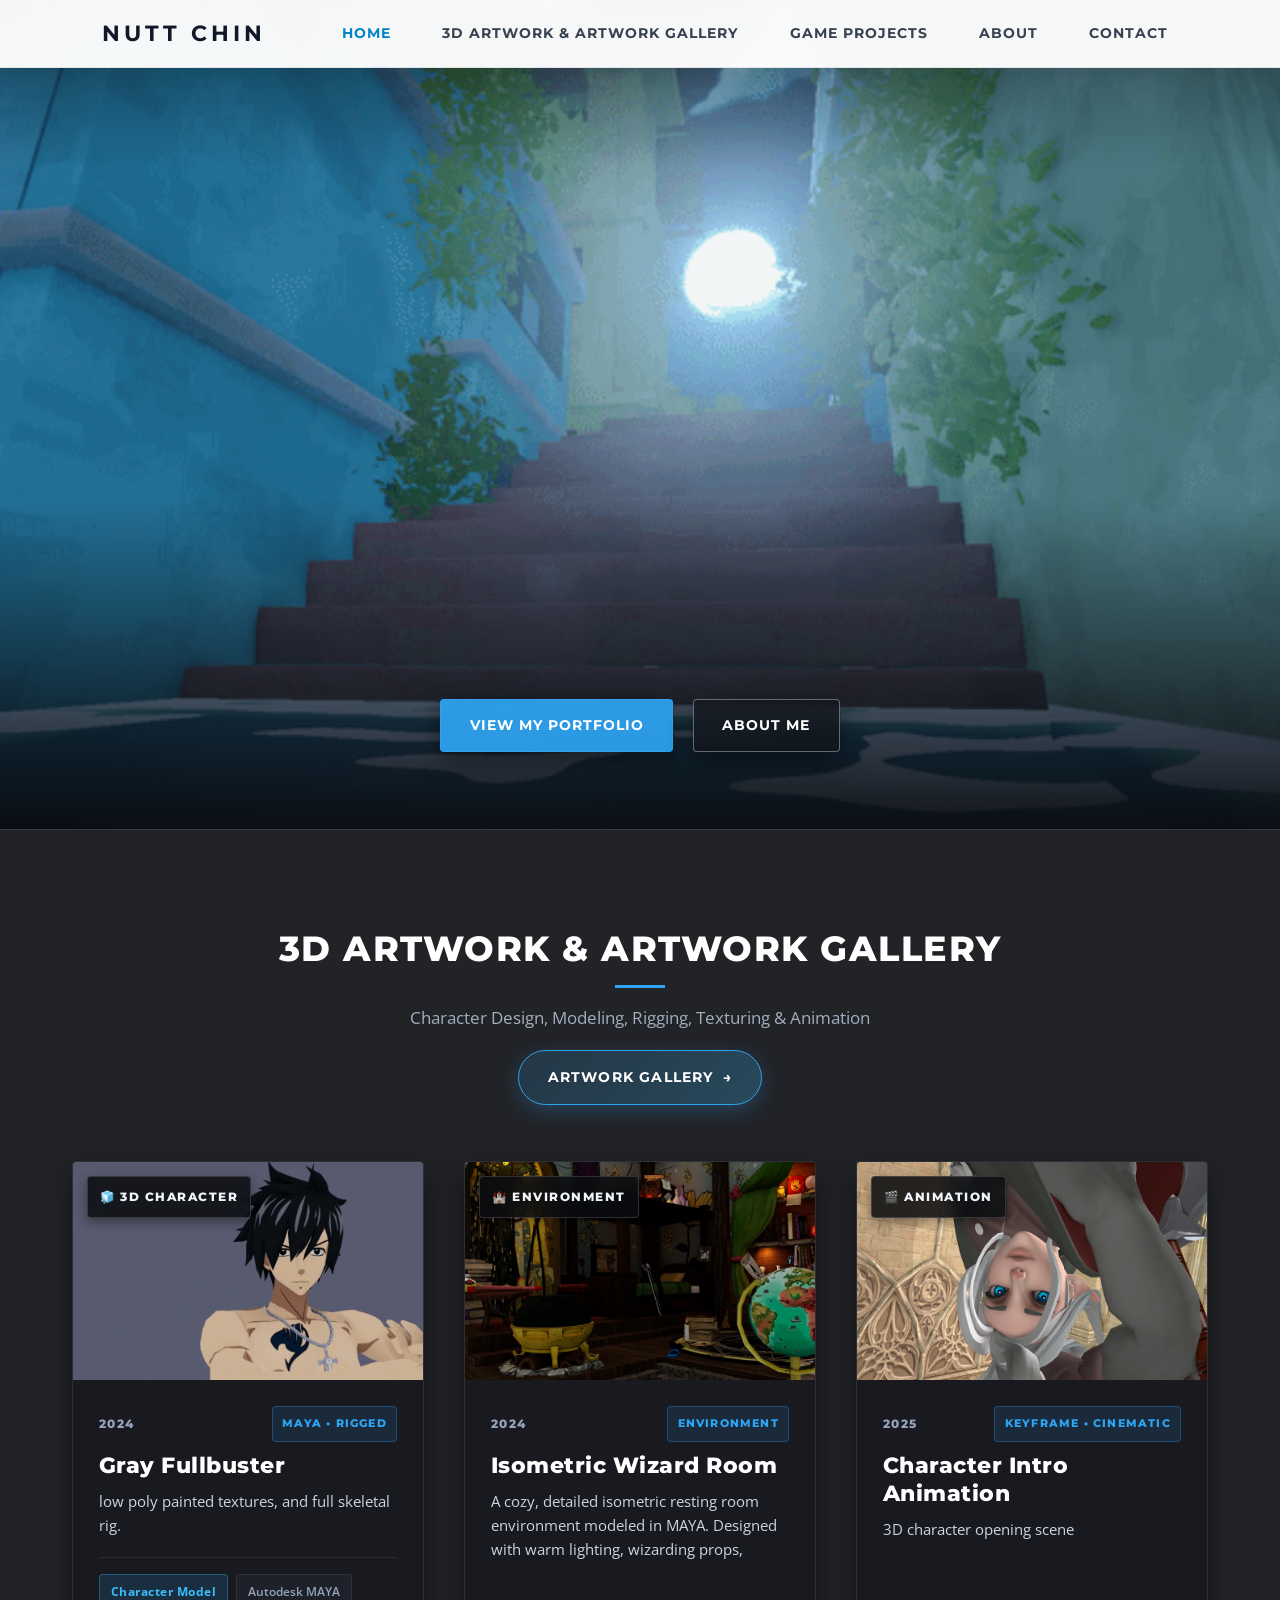
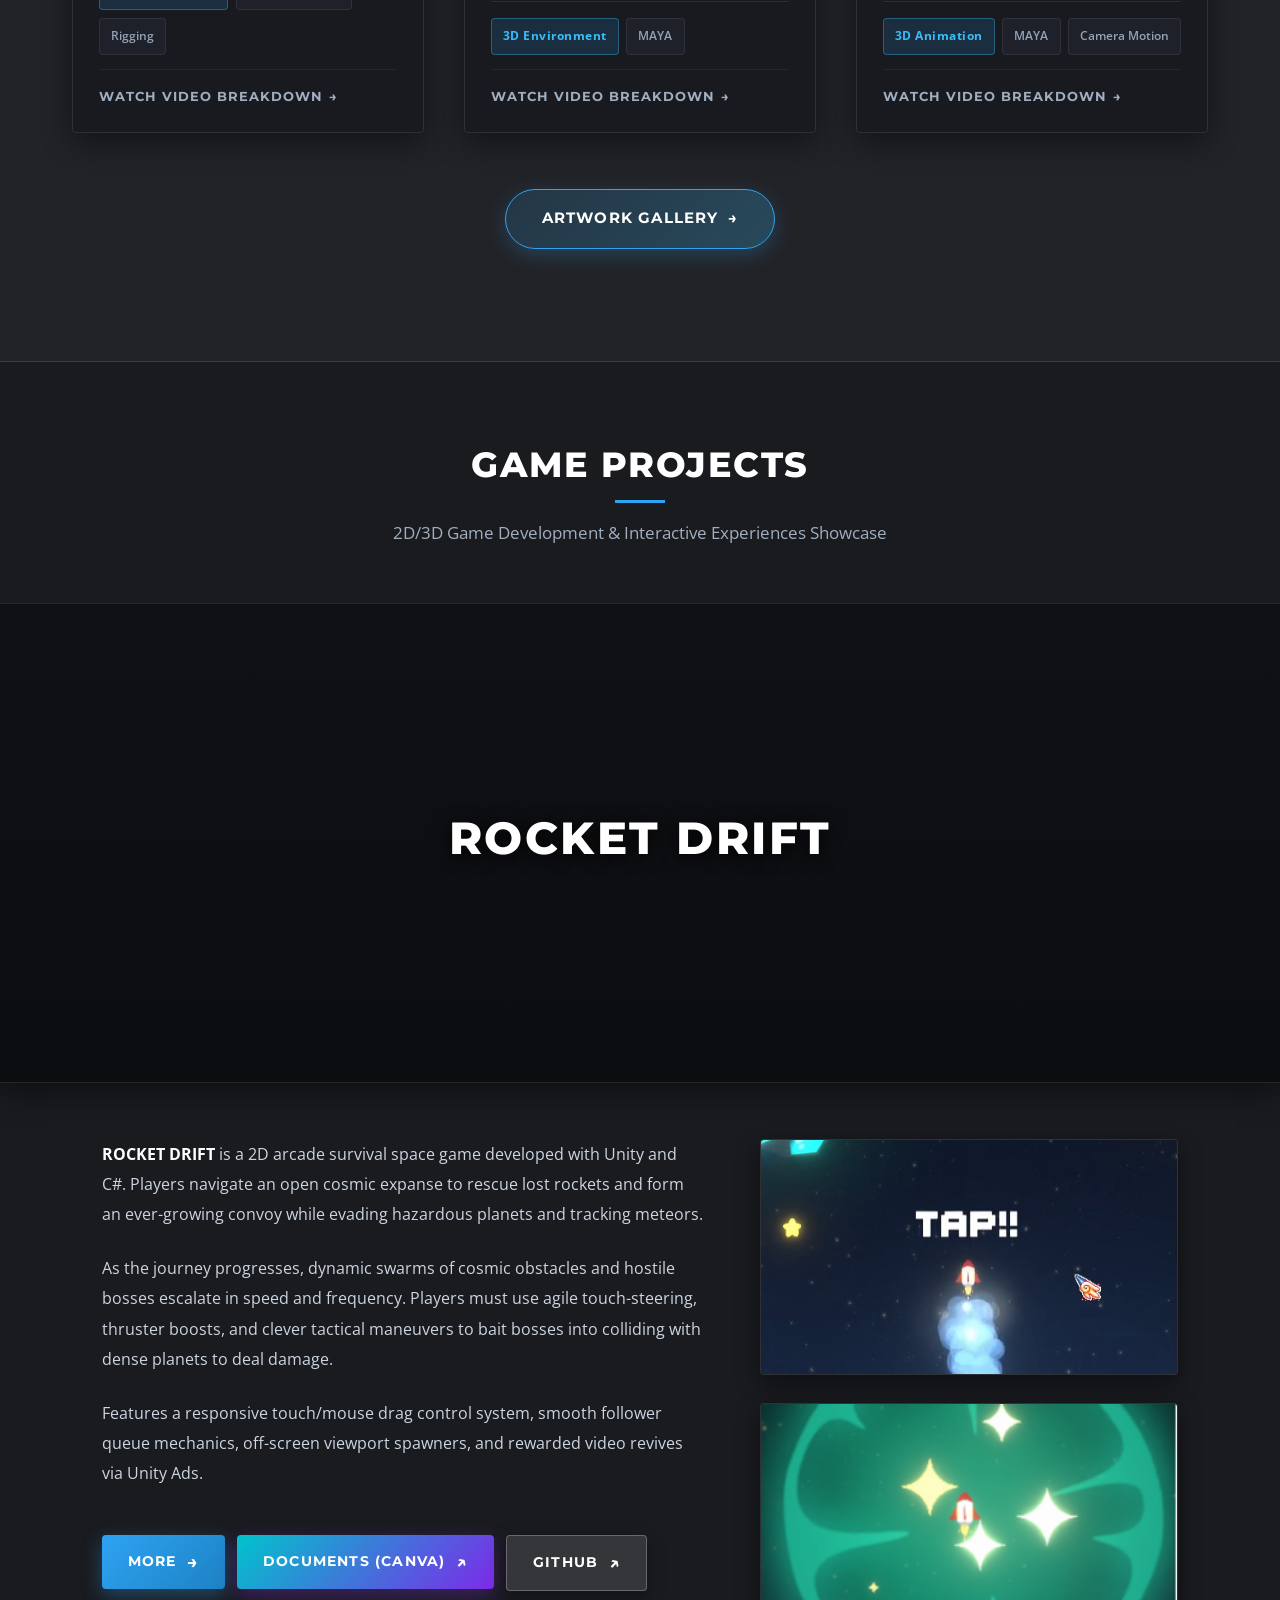
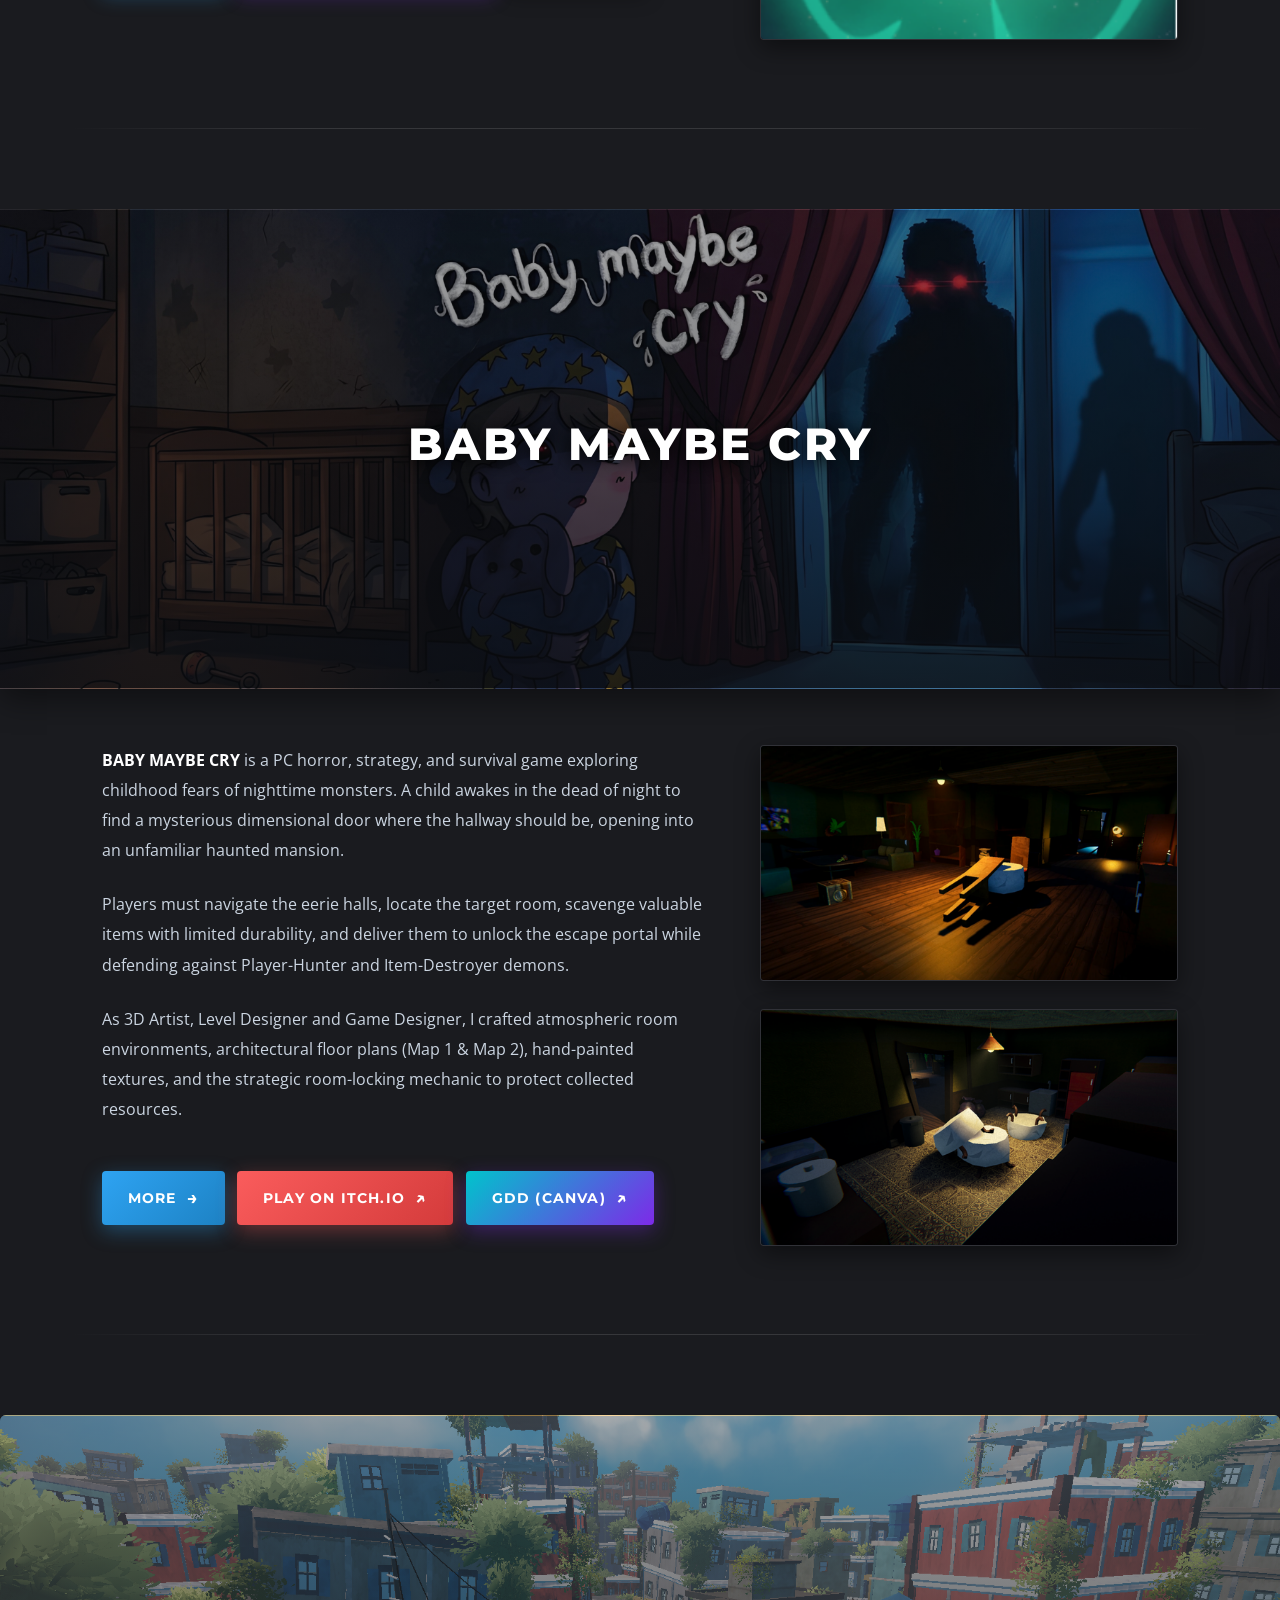
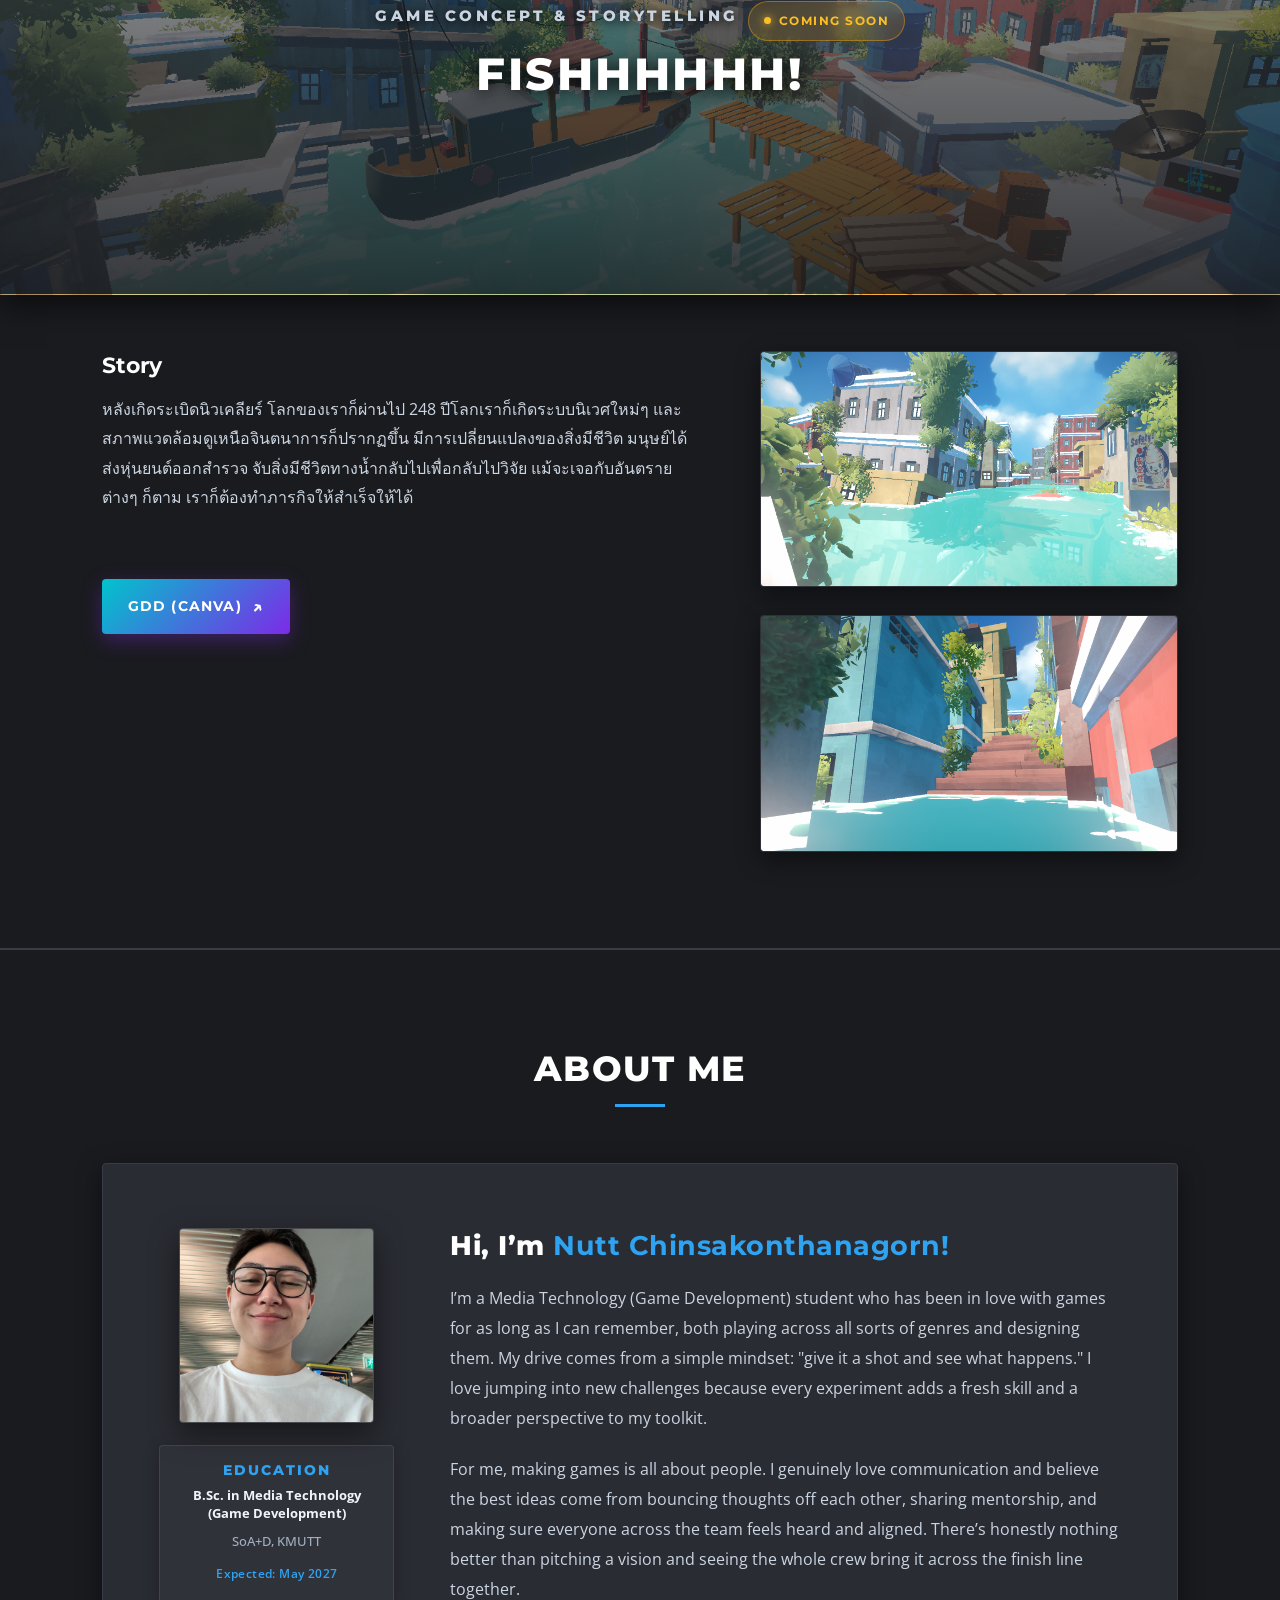
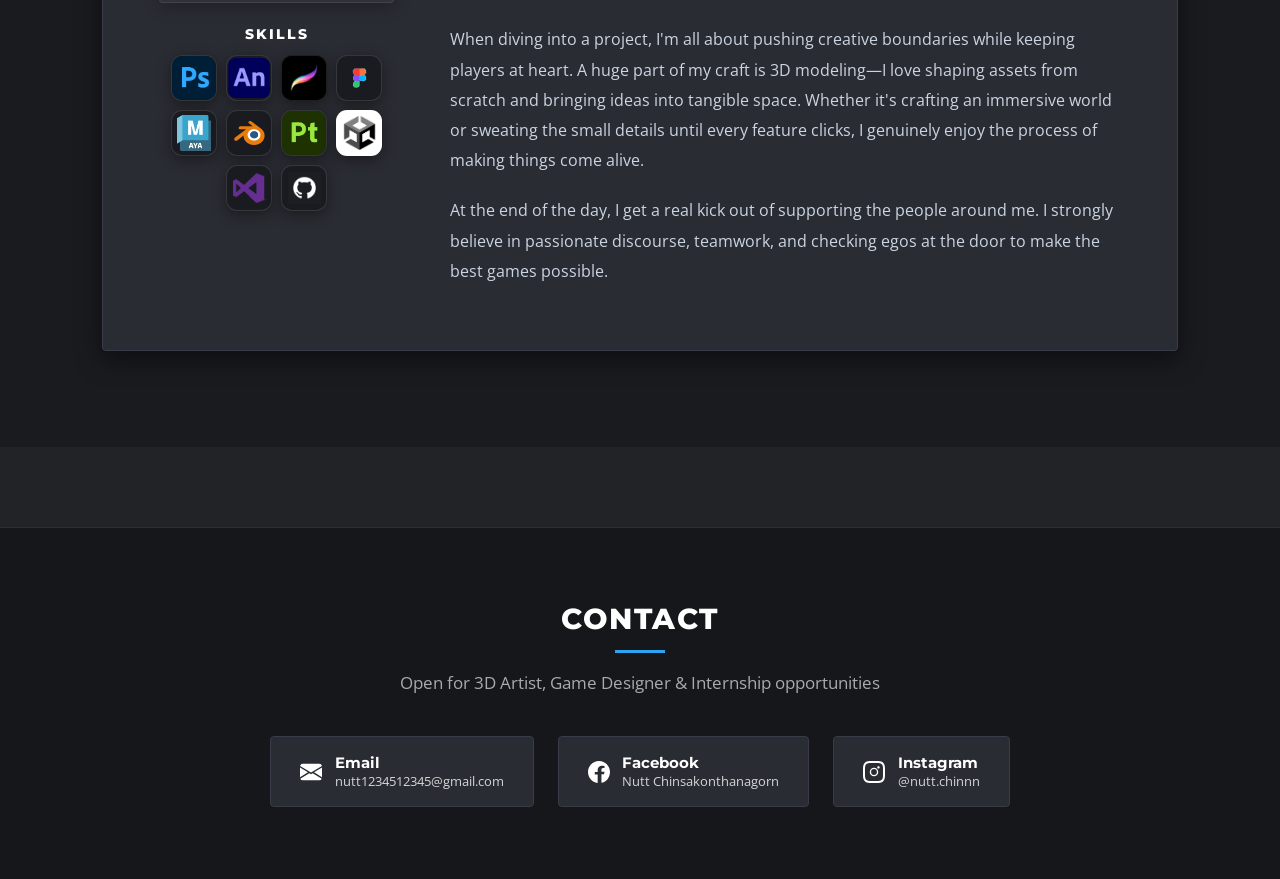
==== index.html @ 7b726f6d "commit 1.0" ====
<!DOCTYPE html>
<html lang="en">

<head>
  <meta charset="UTF-8">
  <meta name="viewport" content="width=device-width, initial-scale=1.0">
  <title>NUTT CHIN - 3D Artist & Game Designer Portfolio</title>
  <link rel="stylesheet" href="styles.css">
</head>

<body>

  <!-- Navigation Bar (heathsmith.net style) -->
  <nav class="navtabbar">
    <div class="nav-brand">NUTT CHIN</div>
    <div class="menu-toggle" id="menu-toggle" aria-label="Toggle navigation menu">
      <span></span>
      <span></span>
      <span></span>
    </div>
    <ul class="nav-menu" id="nav-menu">
      <li><a href="#home" class="active-link">HOME</a></li>
      <li><a href="#artwork3d">3D ARTWORK & ARTWORK GALLERY</a></li>
      <li><a href="#gameproject">GAME PROJECTS</a></li>
      <li><a href="#content-creator">ABOUT</a></li>
      <li><a href="#contact">CONTACT</a></li>
    </ul>
  </nav>

  <!-- Hero Section (Cinematic Animated Showcase Banner) -->
  <section id="home" class="hero hero-cinematic">
    <div class="hero-bg-container">
      <img src="HOME/Desktop2026.09.06-18.30.43.03-Trim-ezgif.com-video-to-gif-converter.gif"
        alt="3D & Game Development Showcase" class="hero-bg-media">
      <div class="hero-bg-overlay"></div>
    </div>

    <div class="hero-center-bottom-actions">
      <a href="#artwork3d" class="btn-primary hero-action-btn">VIEW MY PORTFOLIO</a>
      <a href="#content-creator" class="btn-secondary hero-action-btn">ABOUT ME</a>
    </div>

    <a href="#artwork3d" class="hero-scroll-indicator" aria-label="Scroll to portfolio">
      <svg xmlns="http://www.w3.org/2000/svg" width="28" height="28" viewBox="0 0 24 24" fill="none"
        stroke="currentColor" stroke-width="2.5" stroke-linecap="round" stroke-linejoin="round">
        <polyline points="6 9 12 15 18 9"></polyline>
      </svg>
    </a>
  </section>

  <!-- === 3D Artwork Section === -->
  <section id="artwork3d" class="Projects-section artwork3d-section" data-category="3d">
    <div class="section-header">
      <h2 class="section-title">3D ARTWORK & ARTWORK GALLERY</h2>
      <div class="title-underline"></div>
      <p class="section-subtitle">Character Design, Modeling, Rigging, Texturing & Animation</p>
      <div style="margin-top: 1.2rem;">
        <a href="artwork-showcase.html" class="artwork-gallery-cta-btn">
          ARTWORK GALLERY <span class="cta-arrow">→</span>
        </a>
      </div>
    </div>

    <div class="Projects-grid">

      <!-- Project Item 1: GrayFullbuster -->
      <article class="Projects-item" data-category="3d" data-video-id="7ca_bFCmBJc" data-title="Model: Gray Fullbuster"
        data-description="low poly painted textures, and full skeletal rig." data-category-label="3D ARTWORK"
        data-link="https://www.youtube.com/watch?v=7ca_bFCmBJc">
        <div class="Projects-image">
          <img src="pic/Gray.png" alt="GrayFullbuster 3D Character Model">
          <div class="artwork-type-badge">
            <span>🧊 3D CHARACTER</span>
          </div>
          <div class="Projects-overlay">
            <div class="artwork-play-btn">
              <svg xmlns="http://www.w3.org/2000/svg" width="22" height="22" viewBox="0 0 24 24" fill="currentColor">
                <polygon points="5 3 19 12 5 21 5 3"></polygon>
              </svg>
            </div>
            <span class="view-details">Watch Breakdown</span>
          </div>
        </div>
        <div class="Projects-info">
          <div class="Projects-meta-top">
            <span class="Projects-year">2024</span>
            <span class="artwork-spec-pill">MAYA • RIGGED</span>
          </div>
          <h3 class="Projects-title">Gray Fullbuster</h3>
          <p class="Projects-description">low poly painted textures, and full skeletal rig.</p>
          <div class="Projects-tags">
            <span class="tag tag-category">Character Model</span>
            <span class="tag tag-tool">Autodesk MAYA</span>
            <span class="tag tag-tool">Rigging</span>
          </div>
          <div class="artwork-card-footer">
            <span class="artwork-view-cta">Watch Video Breakdown <span class="cta-arrow">→</span></span>
          </div>
        </div>
      </article>

      <!-- Project Item 2: Isometric Room -->
      <article class="Projects-item" data-category="3d" data-video-id="dAKtfN4B6fg" data-title="Isometric Wizard's Room"
        data-description="A cozy, detailed isometric resting room environment modeled in MAYA. Designed with warm lighting, wizarding props,"
        data-category-label="3D ENVIRONMENT" data-link="https://www.youtube.com/watch?v=dAKtfN4B6fg">
        <div class="Projects-image">
          <img src="pic/IsometricRoom.png" alt="Isometric Wizard Room 3D Environment">
          <div class="artwork-type-badge">
            <span>🏰 ENVIRONMENT</span>
          </div>
          <div class="Projects-overlay">
            <div class="artwork-play-btn">
              <svg xmlns="http://www.w3.org/2000/svg" width="22" height="22" viewBox="0 0 24 24" fill="currentColor">
                <polygon points="5 3 19 12 5 21 5 3"></polygon>
              </svg>
            </div>
            <span class="view-details">Watch Breakdown</span>
          </div>
        </div>
        <div class="Projects-info">
          <div class="Projects-meta-top">
            <span class="Projects-year">2024</span>
            <span class="artwork-spec-pill">ENVIRONMENT</span>
          </div>
          <h3 class="Projects-title">Isometric Wizard Room</h3>
          <p class="Projects-description">A cozy, detailed isometric resting room environment modeled in MAYA. Designed
            with warm lighting, wizarding props,</p>
          <div class="Projects-tags">
            <span class="tag tag-category">3D Environment</span>
            <span class="tag tag-tool">MAYA</span>
          </div>
          <div class="artwork-card-footer">
            <span class="artwork-view-cta">Watch Video Breakdown <span class="cta-arrow">→</span></span>
          </div>
        </div>
      </article>

      <!-- Project Item 3: Character Introduction Animation -->
      <article class="Projects-item" data-category="3d" data-video-id="BSjHYKErPJg"
        data-title="Character Introduction Animation" data-description="3D character opening scene"
        data-category-label="3D ANIMATION" data-link="https://www.youtube.com/watch?v=BSjHYKErPJg">
        <div class="Projects-image">
          <img src="pic/Animtion.png" alt="Character Introduction 3D Animation">
          <div class="artwork-type-badge">
            <span>🎬 ANIMATION</span>
          </div>
          <div class="Projects-overlay">
            <div class="artwork-play-btn">
              <svg xmlns="http://www.w3.org/2000/svg" width="22" height="22" viewBox="0 0 24 24" fill="currentColor">
                <polygon points="5 3 19 12 5 21 5 3"></polygon>
              </svg>
            </div>
            <span class="view-details">Watch Breakdown</span>
          </div>
        </div>
        <div class="Projects-info">
          <div class="Projects-meta-top">
            <span class="Projects-year">2025</span>
            <span class="artwork-spec-pill">KEYFRAME • CINEMATIC</span>
          </div>
          <h3 class="Projects-title">Character Intro Animation</h3>
          <p class="Projects-description">3D character opening scene</p>
          <div class="Projects-tags">
            <span class="tag tag-category">3D Animation</span>
            <span class="tag tag-tool">MAYA</span>
            <span class="tag tag-tool">Camera Motion</span>
          </div>
          <div class="artwork-card-footer">
            <span class="artwork-view-cta">Watch Video Breakdown <span class="cta-arrow">→</span></span>
          </div>
        </div>
      </article>

    </div>

    <div style="text-align: center; margin-top: 3.5rem;">
      <a href="artwork-showcase.html" class="artwork-gallery-cta-btn"
        style="padding: 0.95rem 2.2rem; font-size: 0.92rem;">
        ARTWORK GALLERY <span class="cta-arrow">→</span>
      </a>
    </div>
  </section>

  <!-- === Game Project Section (Exact Heathsmith Reference Layout) === -->
  <section id="gameproject" class="Projects-section gameproject-section" data-category="game">
    <div class="section-header">
      <h2 class="section-title">GAME PROJECTS</h2>
      <div class="title-underline"></div>
      <p class="section-subtitle">2D/3D Game Development & Interactive Experiences Showcase</p>
    </div>

    <!-- ================= GAME SHOWCASE 01 ================= -->
    <div class="game-showcase-wrapper">
      <!-- 100% Full-Width Clickable Banner Header 01 -->
      <a href="game-rocket-diff.html" class="game-banner-card-link" aria-label="View Rocket Drift Deep Dive Case Study">
        <div class="game-hero-banner-card" style="background-image: url('pic/rocket.PNG');">
          <div class="game-hero-banner-overlay"></div>
          <div class="game-hero-banner-content">
            <h3 class="game-banner-title">ROCKET DRIFT</h3>
          </div>
        </div>
      </a>

      <!-- 2-Column Showcase Content Grid 01 -->
      <div class="game-showcase-grid">
        <div class="game-story-box">
          <p class="game-story-paragraph">
            <strong>ROCKET DRIFT</strong> is a 2D arcade survival space game developed with Unity and C#. Players
            navigate an open cosmic expanse to rescue lost rockets and form an ever-growing convoy while evading
            hazardous planets and tracking meteors.
          </p>
          <p class="game-story-paragraph">
            As the journey progresses, dynamic swarms of cosmic obstacles and hostile bosses escalate in speed and
            frequency. Players must use agile touch-steering, thruster boosts, and clever tactical maneuvers to bait
            bosses into colliding with dense planets to deal damage.
          </p>
          <p class="game-story-paragraph">
            Features a responsive touch/mouse drag control system, smooth follower queue mechanics, off-screen viewport
            spawners, and rewarded video revives via Unity Ads.
          </p>
          <div style="display: flex; gap: 0.8rem; align-items: center; flex-wrap: wrap;">
            <a href="game-rocket-diff.html" class="game-case-study-btn">
              More <span class="btn-arrow">→</span>
            </a>
            <a href="https://canva.link/5gar987hmpvnic4" target="_blank" rel="noopener noreferrer"
              class="game-case-study-btn"
              style="background: linear-gradient(135deg, #00c4cc 0%, #7d2ae8 100%); box-shadow: 0 6px 20px rgba(125, 42, 232, 0.35);">
              Documents (Canva) <span class="btn-arrow">↗</span>
            </a>
            <a href="https://github.com/Nuttchin/Rocket_Drift.git" target="_blank" rel="noopener noreferrer"
              class="game-case-study-btn"
              style="background: rgba(255, 255, 255, 0.12); border: 1px solid rgba(255, 255, 255, 0.25); box-shadow: 0 6px 20px rgba(0, 0, 0, 0.3);">
              GitHub <span class="btn-arrow">↗</span>
            </a>
          </div>
        </div>

        <div class="game-media-stack-col">
          <div class="game-media-card">
            <a href="game-rocket-diff.html">
              <img src="PIC%20ROCKET/Screenshot%202026-09-26%20052150.png" alt="Rocket Drift Official Gameplay Artwork">
            </a>
          </div>
          <div class="game-media-card">
            <a href="game-rocket-diff.html">
              <img src="PIC%20ROCKET/GAMEDESIGN/ROCKET1.png" alt="Rocket Drift Player Rocket & Cosmic Glow">
            </a>
          </div>
        </div>
      </div>
    </div>

    <!-- Divider Line -->
    <div class="game-showcase-divider"></div>

    <!-- ================= GAME SHOWCASE 02 ================= -->
    <div class="game-showcase-wrapper">
      <!-- 100% Full-Width Clickable Banner Header 02 -->
      <a href="game-square-clicker.html" class="game-banner-card-link"
        aria-label="View Baby Maybe Cry Deep Dive Case Study">
        <div class="game-hero-banner-card" style="background-image: url('PIC%20BABY/BABY%20cover2.png');">
          <div class="game-hero-banner-overlay"></div>
          <div class="game-hero-banner-content">
            <h3 class="game-banner-title">BABY MAYBE CRY</h3>
          </div>
        </div>
      </a>

      <!-- 2-Column Showcase Content Grid 02 -->
      <div class="game-showcase-grid">
        <div class="game-story-box">
          <p class="game-story-paragraph">
            <strong>BABY MAYBE CRY</strong> is a PC horror, strategy, and survival game exploring childhood fears of
            nighttime monsters. A child awakes in the dead of night to find a mysterious dimensional door where the
            hallway should be, opening into an unfamiliar haunted mansion.
          </p>
          <p class="game-story-paragraph">
            Players must navigate the eerie halls, locate the target room, scavenge valuable items with limited
            durability, and deliver them to unlock the escape portal while defending against Player-Hunter and
            Item-Destroyer demons.
          </p>
          <p class="game-story-paragraph">
            As 3D Artist, Level Designer and Game Designer, I crafted atmospheric room environments, architectural floor
            plans (Map 1 & Map 2), hand-painted textures, and the strategic room-locking mechanic to protect collected
            resources.
          </p>
          <div style="display: flex; gap: 0.8rem; align-items: center; flex-wrap: wrap;">
            <a href="game-square-clicker.html" class="game-case-study-btn">
              More <span class="btn-arrow">→</span>
            </a>
            <a href="https://windmiii.itch.io/babymaybecry" target="_blank" rel="noopener noreferrer"
              class="game-case-study-btn"
              style="background: linear-gradient(135deg, #fa5c5c 0%, #d43b3b 100%); box-shadow: 0 6px 20px rgba(250, 92, 92, 0.35);">
              Play on itch.io <span class="btn-arrow">↗</span>
            </a>
            <a href="https://www.canva.com/design/DAG5h5H7078/9ihpSSWuqfX7LWniyg45Aw/edit" target="_blank"
              rel="noopener noreferrer" class="game-case-study-btn"
              style="background: linear-gradient(135deg, #00c4cc 0%, #7d2ae8 100%); box-shadow: 0 6px 20px rgba(125, 42, 232, 0.35);">
              GDD (Canva) <span class="btn-arrow">↗</span>
            </a>
          </div>
        </div>

        <div class="game-media-stack-col">
          <div class="game-media-card">
            <a href="game-square-clicker.html">
              <img src="PIC%20BABY/ROOM%204.png" alt="Baby Maybe Cry Room 4 Screenshot">
            </a>
          </div>
          <div class="game-media-card">
            <a href="game-square-clicker.html">
              <img src="PIC%20BABY/MAP2%20ROOM8.png" alt="Baby Maybe Cry Map 2 Room 8 Floor Plan">
            </a>
          </div>
        </div>
      </div>
    </div>

    <!-- Divider Line -->
    <div class="game-showcase-divider"></div>

    <!-- ================= GAME SHOWCASE 03 ================= -->
    <div class="game-showcase-wrapper">
      <!-- 100% Full-Width Banner Header 03 (Static Coming Soon) -->
      <div class="game-banner-card-static" aria-label="FISHHHHHH! Game">
        <div class="game-hero-banner-card" style="background-image: url('PIC%20FISHHHHHH!/banner1.png');">
          <div class="game-hero-banner-overlay"></div>
          <div class="game-hero-banner-content">
            <div style="display: flex; gap: 0.6rem; align-items: center; margin-bottom: 0.5rem; flex-wrap: wrap;">
              <span class="game-banner-role">GAME CONCEPT & STORYTELLING</span>
              <span class="game-dev-pill"><span class="pulse-dot"></span> COMING SOON</span>
            </div>
            <h3 class="game-banner-title">FISHHHHHH!</h3>
          </div>
        </div>
      </div>

      <!-- 2-Column Showcase Content Grid 03 -->
      <div class="game-showcase-grid">
        <div class="game-story-box">
          <h4
            style="font-size: 1.35rem; color: #fff; margin-bottom: 1rem; font-family: var(--font-heading); display: flex; align-items: center; gap: 0.5rem;">
            Story
          </h4>
          <p class="game-story-paragraph" style="line-height: 1.85; font-size: 1rem;">
            หลังเกิดระเบิดนิวเคลียร์ โลกของเราก็ผ่านไป 248 ปีโลกเราก็เกิดระบบนิเวศใหม่ๆ
            และสภาพแวดล้อมดูเหนือจินตนาการก็ปรากฏขึ้น มีการเปลี่ยนแปลงของสิ่งมีชีวิต มนุษย์ได้ส่งหุ่นยนต์ออกสำรวจ
            จับสิ่งมีชีวิตทางน้ำกลับไปเพื่อกลับไปวิจัย แม้จะเจอกับอันตรายต่างๆ ก็ตาม เราก็ต้องทำภารกิจให้สำเร็จให้ได้
          </p>
          <div style="display: flex; gap: 0.8rem; align-items: center; flex-wrap: wrap; margin-top: 1.25rem;">
            <a href="https://canva.link/b7a7tm4s97tld6i" target="_blank" rel="noopener noreferrer"
              class="game-case-study-btn"
              style="background: linear-gradient(135deg, #00c4cc 0%, #7d2ae8 100%); box-shadow: 0 6px 20px rgba(125, 42, 232, 0.35);">
              GDD (Canva) <span class="btn-arrow">↗</span>
            </a>
          </div>
        </div>

        <div class="game-media-stack-col">
          <div class="game-media-card" style="cursor: default;">
            <img src="PIC%20FISHHHHHH!/pic2.png" alt="FISHHHHHH! Aquatic Life & Environment">
          </div>
          <div class="game-media-card" style="cursor: default;">
            <img src="PIC%20FISHHHHHH!/pic3.png" alt="FISHHHHHH! Robot Exploration & Ecosystem">
          </div>
        </div>
      </div>
    </div>
  </section>

  <!-- === Creative Media & Web Showcase (Hidden per request) === -->
  <section id="media-assignments" class="assignment-section" data-category="media" style="display: none;">
    <div class="section-header">
      <h2 class="section-title">CREATIVE MEDIA WORK 🎨</h2>
      <div class="title-underline"></div>
      <p class="section-subtitle">Interactive Web Applications & UI Layout Design</p>
    </div>

    <div class="assignment-container">

      <!-- Media Item 1 -->
      <div class="assignment-item" data-category="media">
        <div class="assignment-image">
          <img src="pic/assigment3.jpg" alt="General Tso's Chicken Web Design">
        </div>
        <div class="assignment-content">
          <span class="assignment-number">PROJECT 01</span>
          <h3 class="assignment-title">General Tso's Chicken Web Showcase</h3>
          <p class="assignment-description">Culinary Showcase & Interactive Web Recipe Design featuring smooth layout
            structure and rich imagery.</p>
          <a href="https://nuttchin.github.io/assignment_3/" target="_blank" rel="noopener" class="btn-secondary"
            style="padding: 0.5rem 1.4rem; font-size: 0.9rem;">🔗 Visit Live Page</a>
        </div>
      </div>

      <!-- Media Item 2 -->
      <div class="assignment-item" data-category="media">
        <div class="assignment-image">
          <img src="pic/pizza.png" alt="Pizza Dip Showcase">
        </div>
        <div class="assignment-content">
          <span class="assignment-number">PROJECT 02</span>
          <h3 class="assignment-title">Pizza Dip Interactive Page</h3>
          <p class="assignment-description">Food Styling & Interactive Web Page Design with customized ingredient
            breakdown sections.</p>
          <a href="https://nuttchin.github.io/assignment_4/" target="_blank" rel="noopener" class="btn-secondary"
            style="padding: 0.5rem 1.4rem; font-size: 0.9rem;">🔗 Visit Live Page</a>
        </div>
      </div>

      <!-- Media Item 3 -->
      <div class="assignment-item" data-category="media">
        <div class="assignment-image">
          <img src="pic/Assignment 5.png" alt="Personal Blog Platform">
        </div>
        <div class="assignment-content">
          <span class="assignment-number">PROJECT 03</span>
          <h3 class="assignment-title">Personal Blog Platform</h3>
          <p class="assignment-description">Content Publishing & Blog UI Layout focused on clean readability, typography
            grid, and responsive styling.</p>
          <a href="https://nuttchin.github.io/assignment_5/" target="_blank" rel="noopener" class="btn-secondary"
            style="padding: 0.5rem 1.4rem; font-size: 0.9rem;">🔗 Visit Live Page</a>
        </div>
      </div>

      <!-- Media Item 4 -->
      <div class="assignment-item" data-category="media">
        <div class="assignment-image">
          <img src="pic/Assignment 6.png" alt="Authentication UI System">
        </div>
        <div class="assignment-content">
          <span class="assignment-number">PROJECT 04</span>
          <h3 class="assignment-title">Authentication UI System</h3>
          <p class="assignment-description">Interactive User Register & Login System interface with input validation
            feedback and smooth state transitions.</p>
          <a href="https://nuttchin.github.io/assignment_6/" target="_blank" rel="noopener" class="btn-secondary"
            style="padding: 0.5rem 1.4rem; font-size: 0.9rem;">🔗 Visit Live Page</a>
        </div>
      </div>

    </div>
  </section>

  <!-- About & Skills Section -->
  <section id="content-creator" class="about-section content-creator-section">
    <div class="section-header">
      <h2 class="section-title">ABOUT ME</h2>
      <div class="title-underline"></div>
    </div>

    <div class="about-card-container">
      <div class="about-header-flex">
        <!-- Left Column: Photo, Education & Skills (4 wide x 3 long) -->
        <div class="about-photo-col">
          <img src="pic/nutt2.jpg" alt="Nutt Chinsakonthanagorn" class="about-me-photo">

          <!-- Education Card -->
          <div class="about-education-card">
            <h4 class="education-card-title">EDUCATION</h4>
            <p class="education-degree">B.Sc. in Media Technology (Game Development)</p>
            <p class="education-school">SoA+D, KMUTT</p>
            <p class="education-expected">Expected: May 2027</p>
          </div>

          <!-- Skills Under Photo (4 Columns x 3 Rows Static Icons) -->
          <div class="skills-under-photo">
            <h4 class="skills-sidebar-title">SKILLS</h4>
            <div class="skills-sidebar-grid">
              <!-- Row 1: 4 icons -->
              <div class="skill-mini-card" title="Adobe Photoshop">
                <div class="skill-mini-frame">
                  <img src="Skill/Photoshop-logo.png" alt="Adobe Photoshop" class="skill-img-full">
                </div>
              </div>
              <div class="skill-mini-card" title="Adobe Animate">
                <div class="skill-mini-frame">
                  <img src="Skill/5611024.png" alt="Adobe Animate" class="skill-img-full">
                </div>
              </div>
              <div class="skill-mini-card" title="Procreate">
                <div class="skill-mini-frame procreate-frame">
                  <img src="Skill/idychgcKPX_1790415941866.jpeg" alt="Procreate" class="skill-img-full">
                </div>
              </div>
              <div class="skill-mini-card" title="Figma">
                <div class="skill-mini-frame">
                  <img src="Skill/figma.png" alt="Figma" class="skill-img-contain">
                </div>
              </div>

              <!-- Row 2: 4 icons -->
              <div class="skill-mini-card" title="Autodesk Maya">
                <div class="skill-mini-frame maya-frame">
                  <img src="Skill/Autodesk-Maya-logo.png" alt="Autodesk Maya" class="skill-img-contain">
                </div>
              </div>
              <div class="skill-mini-card" title="Blender">
                <div class="skill-mini-frame blender-frame">
                  <img src="Skill/blender_icon_128x128.png" alt="Blender" class="skill-img-contain">
                </div>
              </div>
              <div class="skill-mini-card" title="Substance 3D Painter">
                <div class="skill-mini-frame">
                  <img src="Skill/images.png" alt="Substance 3D Painter" class="skill-img-full">
                </div>
              </div>
              <div class="skill-mini-card" title="Unity Engine">
                <div class="skill-mini-frame unity-frame">
                  <img src="Skill/unity.png" alt="Unity Engine" class="skill-img-contain">
                </div>
              </div>

              <!-- Row 3: 2 icons (centered under 4 columns) -->
              <div class="skill-mini-card" title="Visual Studio">
                <div class="skill-mini-frame vs-frame">
                  <img src="Skill/visual-studio.png" alt="Visual Studio" class="skill-img-contain">
                </div>
              </div>
              <div class="skill-mini-card" title="GitHub">
                <div class="skill-mini-frame">
                  <img src="Skill/github-6980894_640.png" alt="GitHub" class="skill-img-contain">
                </div>
              </div>
            </div>
          </div>
        </div>
        <div class="about-bio-text">
          <h3 style="font-size: 1.7rem; margin-bottom: 1.2rem;">Hi, I’m <strong>Nutt Chinsakonthanagorn!</strong></h3>
          <p>
            I’m a Media Technology (Game Development) student who has been in love with games for as long as I can
            remember, both playing across all sorts of genres and designing them. My drive comes from a simple mindset:
            "give it a shot and see what happens." I love jumping into new challenges because every experiment adds a
            fresh skill and a broader perspective to my toolkit.
          </p>
          <p>
            For me, making games is all about people. I genuinely love communication and believe the best ideas come
            from bouncing thoughts off each other, sharing mentorship, and making sure everyone across the team feels
            heard and aligned. There’s honestly nothing better than pitching a vision and seeing the whole crew bring it
            across the finish line together.
          </p>
          <p>
            When diving into a project, I'm all about pushing creative boundaries while keeping players at heart. A huge
            part of my craft is 3D modeling—I love shaping assets from scratch and bringing ideas into tangible space.
            Whether it's crafting an immersive world or sweating the small details until every feature clicks, I
            genuinely enjoy the process of making things come alive.
          </p>
          <p>
            At the end of the day, I get a real kick out of supporting the people around me. I strongly believe in
            passionate discourse, teamwork, and checking egos at the door to make the best games possible.
          </p>
        </div>
      </div>
    </div>
  </section>

  <!-- Contact Section -->
  <section id="contact" class="contact-container">
    <h3 class="section-title" style="font-size: 1.8rem;">CONTACT</h3>
    <div class="title-underline"></div>
    <p class="section-subtitle">Open for 3D Artist, Game Designer & Internship opportunities</p>

    <div class="contact-button-container">
      <a href="mailto:nutt1234512345@gmail.com" class="contact-button">
        <svg xmlns="http://www.w3.org/2000/svg" width="22" height="22" fill="currentColor" viewBox="0 0 16 16">
          <path
            d="M.05 3.555A2 2 0 0 1 2 2h12a2 2 0 0 1 1.95 1.555L8 8.414.05 3.555zM0 4.697v7.104l5.803-3.558L0 4.697zM6.761 8.83l-6.57 4.027A2 2 0 0 0 2 14h12a2 2 0 0 0 1.808-1.144l-6.57-4.027L8 9.586l-1.239-.757zm3.436-.586L16 11.801V4.697l-5.803 3.546z" />
        </svg>
        <div class="contact-text">
          <strong>Email</strong>
          <span>nutt1234512345@gmail.com</span>
        </div>
      </a>

      <a href="https://www.facebook.com/haruka.chin.52/" target="_blank" rel="noopener noreferrer"
        class="contact-button">
        <svg xmlns="http://www.w3.org/2000/svg" width="22" height="22" fill="currentColor" viewBox="0 0 16 16">
          <path
            d="M16 8.049c0-4.446-3.582-8.05-8-8.05C3.58 0 0 3.595 0 8.049c0 4.141 3.063 7.58 7.031 7.962V9.75H4.945V8.05h2.086V6.607c0-2.064 1.22-3.2 3.12-3.2.887 0 1.838.164 1.838.164v1.488h-.875c-1.015 0-1.34.61-1.34 1.285v1.52h2.219l-.353 1.699h-1.866v6.253C12.937 15.63 16 12.19 16 8.049z" />
        </svg>
        <div class="contact-text">
          <strong>Facebook</strong>
          <span>Nutt Chinsakonthanagorn</span>
        </div>
      </a>

      <a href="https://www.instagram.com/nutt.chinnn/" target="_blank" rel="noopener noreferrer" class="contact-button">
        <svg xmlns="http://www.w3.org/2000/svg" width="22" height="22" fill="currentColor" viewBox="0 0 16 16">
          <path
            d="M8 0C5.829 0 5.556.01 4.703.048 3.85.088 3.269.222 2.76.42a3.917 3.917 0 0 0-1.417.923A3.927 3.927 0 0 0 .42 2.76C.222 3.268.087 3.85.048 4.7.01 5.555 0 5.827 0 8.001c0 2.172.01 2.444.048 3.297.04.852.174 1.433.372 1.942.205.526.478.972.923 1.417.444.445.89.719 1.416.923.51.198 1.09.333 1.942.372C5.555 15.99 5.827 16 8 16s2.444-.01 3.298-.048c.851-.04 1.434-.174 1.943-.372a3.916 3.916 0 0 0 1.416-.923c.445-.445.718-.891.923-1.417.197-.509.332-1.09.372-1.942C15.99 10.445 16 10.173 16 8s-.01-2.445-.048-3.299c-.04-.851-.175-1.433-.372-1.941a3.926 3.926 0 0 0-.923-1.417A3.916 3.916 0 0 0 13.24.42c-.51-.198-1.092-.333-1.943-.372C10.445.01 10.173 0 8 0zm0 1.442c2.136 0 2.389.007 3.232.046.78.035 1.204.166 1.486.275.373.145.64.319.92.599.28.28.453.546.598.92.11.282.24.705.275 1.486.039.843.047 1.096.047 3.232s-.008 2.389-.047 3.232c-.035.78-.166 1.203-.275 1.485-.145.373-.318.64-.598.92-.28.28-.546.453-.92.598-.282.11-.705.24-1.485.276-.843.038-1.096.047-3.232.047s-2.39-.009-3.233-.047c-.78-.036-1.203-.166-1.485-.276a2.478 2.478 0 0 1-.92-.598 2.48 2.48 0 0 1-.6-.92c-.109-.283-.24-.705-.275-1.485-.038-.843-.046-1.096-.046-3.232s.008-2.389.046-3.232c.036-.78.166-1.204.276-1.486.145-.373.318-.64.6-.92a2.48 2.48 0 0 1 .92-.598c.282-.11.705-.24 1.485-.276.843-.038 1.096-.047 3.232-.047zM8 4.908a3.092 3.092 0 1 0 0 6.184 3.092 3.092 0 0 0 0-6.184zm0 5.184a2.092 2.092 0 1 1 0-4.184 2.092 2.092 0 0 1 0 4.184zm3.894-4.816a.916.916 0 1 0-1.296-1.296.916.916 0 0 0 1.296 1.296z" />
        </svg>
        <div class="contact-text">
          <strong>Instagram</strong>
          <span>@nutt.chinnn</span>
        </div>
      </a>
    </div>
  </section>

  <!-- Lightbox Video & Project Breakdown Modal -->
  <div class="modal-overlay" id="lightbox-modal">
    <div class="modal-container">
      <button class="modal-close-btn" id="modal-close">&times;</button>
      <div class="modal-media-wrapper" id="modal-media">
        <!-- Dynamic Video Embed or Image Preview -->
      </div>
      <div class="modal-body">
        <span class="modal-category-tag" id="modal-category">3D ARTWORK</span>
        <h2 class="modal-title" id="modal-title">Project Title</h2>
        <p class="modal-description" id="modal-description">Project Description</p>
        <div class="modal-actions" id="modal-actions">
          <!-- Action Link -->
        </div>
      </div>
    </div>
  </div>

  <script src="script.js"></script>
</body>

</html>
---- styles.css ----
/* === GOOGLE FONTS IMPORT (HEATHSMITH.NET TYPOGRAPHY) === */
@import url('https://fonts.googleapis.com/css2?family=Montserrat:wght@400;500;600;700;800&family=Open+Sans:wght@400;500;600;700&display=swap');

/* === SLEEK WARM DARK CHARCOAL PALETTE === */
:root {
    --primary: #ffffff;
    --primary-dark: #16171b;
    --accent: #2ea3f2;
    --accent-hover: #38bdf8;
    --accent-warm: #f43f5e;
    
    --bg: #222327;           /* Warm dark charcoal background */
    --bg-alt: #1a1b1f;       /* Deep charcoal section contrast */
    --card-bg: #2a2c33;      /* Dark slate charcoal card background */
    --card-bg-subtle: #30333d;
    
    --border: #383c48;       /* Clean 1px dark border */
    --border-dark: #2c2f3b;
    
    --text-main: #f1f5f9;    /* Clean off-white text */
    --text-muted: #a0aec0;    /* Muted text */
    --text-light: #cbd5e1;
    
    --radius-sm: 4px;
    --radius-md: 6px;
    
    --shadow-subtle: 0 4px 15px rgba(0, 0, 0, 0.4);
    --shadow-card: 0 8px 25px rgba(0, 0, 0, 0.5);
    
    --font-heading: 'Montserrat', sans-serif;
    --font-body: 'Open Sans', sans-serif;
    --transition: all 0.25s ease;
}

/* === RESET & GLOBAL BASE === */
* {
    margin: 0;
    padding: 0;
    box-sizing: border-box;
}

html {
    scroll-behavior: smooth;
}

body {
    font-family: var(--font-body);
    line-height: 1.7em;
    color: var(--text-main);
    background-color: var(--bg);
    overflow-x: hidden;
    position: relative;
    -webkit-font-smoothing: antialiased;
}

/* Ambient particle canvas hidden */
#breeze-canvas {
    display: none;
}

img {
    max-width: 100%;
    display: block;
}

a {
    text-decoration: none;
    color: var(--accent);
    transition: var(--transition);
}

a:hover {
    color: var(--accent-hover);
}

/* Typography styles */
h1, h2, h3, h4 {
    font-family: var(--font-heading);
    color: var(--primary);
    line-height: 1.3em;
    font-weight: 700;
}

/* === NAVIGATION BAR (CLEAN WHITE BACKGROUND WITH BLACK TEXT) === */
.navtabbar {
    position: fixed;
    top: 0;
    width: 100%;
    background: rgba(255, 255, 255, 0.96);
    backdrop-filter: blur(12px);
    padding: 1.2rem 8%;
    display: flex;
    justify-content: space-between;
    align-items: center;
    z-index: 1000;
    border-bottom: 1px solid rgba(0, 0, 0, 0.08);
    box-shadow: 0 4px 20px rgba(0, 0, 0, 0.06);
    transition: var(--transition);
}

.nav-brand {
    font-family: var(--font-heading);
    font-size: 1.4rem;
    font-weight: 700;
    letter-spacing: 4px;
    color: #111827;
    text-transform: uppercase;
}

.nav-brand a {
    color: #111827;
}

.nav-menu {
    display: flex;
    gap: 2rem;
    align-items: center;
    list-style: none;
}

.nav-menu a {
    font-family: var(--font-heading);
    color: #374151;
    font-size: 0.88rem;
    font-weight: 700;
    letter-spacing: 1px;
    text-transform: uppercase;
    padding: 0.4rem 0.6rem;
    transition: var(--transition);
}

.nav-menu a:hover,
.nav-menu a.active-link {
    color: #0284c7;
}

/* Mobile Menu Toggle */
.menu-toggle {
    display: none;
    flex-direction: column;
    gap: 5px;
    cursor: pointer;
    z-index: 1001;
}

.menu-toggle span {
    width: 25px;
    height: 3px;
    background: #111827;
    transition: var(--transition);
}

.menu-toggle.active span:nth-child(1) {
    transform: rotate(45deg) translate(6px, 6px);
}

.menu-toggle.active span:nth-child(2) {
    opacity: 0;
}

.menu-toggle.active span:nth-child(3) {
    transform: rotate(-45deg) translate(6px, -6px);
}

/* === HERO SECTION (DARK MODE) === */
.hero {
    min-height: 85vh;
    display: flex;
    flex-direction: column;
    justify-content: center;
    align-items: center;
    background: var(--bg);
    padding: 9rem 8% 4rem;
    position: relative;
    z-index: 1;
    border-bottom: 1px solid var(--border);
}

/* === HERO CINEMATIC (FULL-WIDTH WIDESCREEN BANNER) === */
.hero.hero-cinematic {
    width: 100%;
    height: calc(100vh - 70px);
    min-height: 720px;
    max-height: 900px;
    padding: 0;
    position: relative;
    overflow: hidden;
    display: flex;
    flex-direction: column;
    justify-content: flex-end;
    align-items: center;
    background: #090a0d;
    border-bottom: 1px solid var(--border);
}

.hero-bg-container {
    position: absolute;
    inset: 0;
    width: 100%;
    height: 100%;
    z-index: 1;
    overflow: hidden;
}

.hero-bg-media {
    width: 100%;
    height: 100%;
    object-fit: cover;
    object-position: center center;
    display: block;
}

.hero-bg-overlay {
    position: absolute;
    inset: 0;
    background: linear-gradient(
        to bottom,
        rgba(10, 11, 14, 0.45) 0%,
        rgba(10, 11, 14, 0.03) 20%,
        rgba(10, 11, 14, 0.03) 60%,
        rgba(10, 11, 14, 0.65) 85%,
        rgba(10, 11, 14, 0.95) 100%
    );
    pointer-events: none;
}

.hero-center-bottom-actions {
    position: relative;
    z-index: 10;
    display: flex;
    gap: 1.2rem;
    align-items: center;
    justify-content: center;
    margin-bottom: 4.8rem;
    flex-wrap: wrap;
    padding: 0 1rem;
}

.hero-action-btn {
    padding: 0.75rem 1.8rem !important;
    font-size: 0.88rem !important;
    font-weight: 700 !important;
    letter-spacing: 1px !important;
    backdrop-filter: blur(10px);
    -webkit-backdrop-filter: blur(10px);
    box-shadow: 0 8px 24px rgba(0, 0, 0, 0.45);
    border-radius: var(--radius-sm);
    transition: var(--transition);
    cursor: pointer;
}

.hero-action-btn.btn-primary {
    background: rgba(46, 163, 242, 0.92);
    border: 1px solid rgba(46, 163, 242, 0.92);
    color: #ffffff;
}

.hero-action-btn.btn-primary:hover {
    background: var(--accent);
    border-color: var(--accent);
    transform: translateY(-2px);
    box-shadow: 0 10px 28px rgba(46, 163, 242, 0.45);
}

.hero-action-btn.btn-secondary {
    background: rgba(18, 20, 26, 0.75);
    border: 1.5px solid rgba(255, 255, 255, 0.35);
    color: #ffffff;
}

.hero-action-btn.btn-secondary:hover {
    background: rgba(46, 163, 242, 0.18);
    border-color: var(--accent);
    color: var(--accent);
    transform: translateY(-2px);
    box-shadow: 0 10px 28px rgba(0, 0, 0, 0.55);
}

.hero-scroll-indicator {
    position: absolute;
    bottom: 1.5rem;
    left: 50%;
    transform: translateX(-50%);
    color: var(--text-muted);
    font-size: 1.8rem;
    font-weight: 300;
    text-decoration: none;
    transition: var(--transition);
    animation: bounceDown 2s infinite;
}

.hero-scroll-indicator svg {
    width: 28px;
    height: 28px;
    stroke: var(--text-muted);
    transition: var(--transition);
}

.hero-scroll-indicator:hover svg {
    stroke: var(--accent);
}

.hero-container {
    display: grid;
    grid-template-columns: 1.25fr 1fr;
    align-items: center;
    gap: 4rem;
    width: 100%;
    max-width: 1180px;
    margin: 0 auto;
}

.hero-content {
    display: flex;
    flex-direction: column;
}

.hero-badge {
    display: inline-block;
    font-family: var(--font-heading);
    font-size: 0.85rem;
    font-weight: 800;
    letter-spacing: 2px;
    color: var(--accent);
    text-transform: uppercase;
    margin-bottom: 1rem;
}

.hero-title {
    font-size: 3.6rem;
    font-weight: 800;
    color: var(--primary);
    margin-bottom: 1.2rem;
    letter-spacing: -1px;
}

.hero-title .highlight {
    color: var(--accent);
}

.hero-description {
    font-size: 1.15rem;
    color: var(--text-muted);
    max-width: 580px;
    margin-bottom: 0;
    font-weight: 400;
    line-height: 1.8em;
}

/* Action Buttons */
.hero-actions {
    display: flex;
    gap: 1.2rem;
    flex-wrap: wrap;
    margin-top: 2rem; /* 32px comfortable spacing */
}

.btn-primary {
    display: inline-flex;
    align-items: center;
    gap: 0.5rem;
    padding: 0.85rem 2rem;
    background: var(--accent);
    color: #ffffff;
    font-family: var(--font-heading);
    font-size: 0.9rem;
    font-weight: 700;
    letter-spacing: 1px;
    text-transform: uppercase;
    border-radius: var(--radius-sm);
    border: 1px solid var(--accent);
    transition: var(--transition);
    cursor: pointer;
}

.btn-primary:hover {
    background: var(--accent-hover);
    border-color: var(--accent-hover);
    color: #ffffff;
}

.btn-secondary {
    display: inline-flex;
    align-items: center;
    gap: 0.5rem;
    padding: 0.85rem 1.8rem;
    background: rgba(255, 255, 255, 0.05);
    color: #ffffff;
    font-family: var(--font-heading);
    font-size: 0.9rem;
    font-weight: 700;
    letter-spacing: 1px;
    text-transform: uppercase;
    border-radius: var(--radius-sm);
    border: 1.5px solid rgba(255, 255, 255, 0.35);
    transition: var(--transition);
    cursor: pointer;
}

.btn-secondary:hover {
    border-color: var(--accent);
    color: var(--accent);
    background: rgba(46, 163, 242, 0.1);
}

/* Hero Profile Avatar Frame (Enlarged 4:5 Portrait) */
.hero-profile-image {
    display: flex;
    justify-content: center;
    align-items: center;
}

.profile-card-frame {
    position: relative;
    width: 360px;
    height: 450px;
    background: var(--card-bg);
    padding: 9px;
    border-radius: var(--radius-sm);
    border: 1px solid rgba(255, 255, 255, 0.12);
    box-shadow: 0 16px 36px rgba(0, 0, 0, 0.55);
    transition: var(--transition);
}

.profile-card-frame:hover {
    border-color: var(--accent);
    box-shadow: 0 20px 42px rgba(0, 0, 0, 0.65), 0 0 20px rgba(46, 163, 242, 0.2);
}

.profile-card-frame img {
    width: 100%;
    height: 100%;
    object-fit: cover;
    object-position: center;
    border-radius: var(--radius-sm);
}

.profile-card-badge {
    position: absolute;
    bottom: -12px;
    right: 15px;
    background: var(--accent);
    color: #ffffff;
    padding: 0.4rem 1.1rem;
    border-radius: var(--radius-sm);
    font-family: var(--font-heading);
    font-size: 0.8rem;
    font-weight: 800;
    letter-spacing: 1px;
    box-shadow: 0 4px 12px rgba(0, 0, 0, 0.4);
}

/* === SECTION COMMON HEADER === */
section {
    padding: 6rem 8%;
    position: relative;
    z-index: 1;
}

.section-header {
    text-align: center;
    margin-bottom: 3.5rem;
}

.section-title {
    font-size: 2.2rem;
    font-weight: 800;
    color: var(--primary);
    margin-bottom: 0.5rem;
    text-transform: uppercase;
    letter-spacing: 1.5px;
}

.title-underline {
    width: 50px;
    height: 3px;
    background: var(--accent);
    margin: 0.8rem auto 1rem;
}

.section-subtitle {
    font-size: 1.05rem;
    color: var(--text-muted);
    font-weight: 400;
}

/* === CATEGORY FILTER BAR === */
.filter-container {
    display: flex;
    justify-content: center;
    gap: 0.6rem;
    flex-wrap: wrap;
    margin-bottom: 3rem;
}

.filter-btn {
    padding: 0.6rem 1.4rem;
    background: var(--card-bg);
    border: 1px solid var(--border);
    border-radius: var(--radius-sm);
    font-family: var(--font-heading);
    font-size: 0.82rem;
    font-weight: 700;
    letter-spacing: 1px;
    text-transform: uppercase;
    color: var(--text-muted);
    cursor: pointer;
    transition: var(--transition);
}

.filter-btn:hover,
.filter-btn.active {
    background: var(--accent);
    color: #ffffff;
    border-color: var(--accent);
}

/* === 3D ARTWORK SHOWCASE (ELEVATED VISUALS & GLASSMORPHISM) === */
.artwork3d-section {
    padding: 6rem 0 7rem 0;
    background: var(--bg);
}

.Projects-grid {
    display: grid;
    grid-template-columns: repeat(auto-fit, minmax(340px, 1fr));
    gap: 2.5rem;
    max-width: 1200px;
    margin: 0 auto;
    padding: 0 2rem;
}

.Projects-item {
    background: #181a20;
    border-radius: var(--radius-sm);
    overflow: hidden;
    border: 1px solid rgba(255, 255, 255, 0.09);
    box-shadow: 0 10px 30px rgba(0, 0, 0, 0.45);
    transition: transform 0.35s cubic-bezier(0.2, 0.8, 0.2, 1), 
                box-shadow 0.35s cubic-bezier(0.2, 0.8, 0.2, 1), 
                border-color 0.35s ease;
    display: flex;
    flex-direction: column;
    cursor: pointer;
    position: relative;
}

.Projects-item:hover {
    transform: translateY(-8px);
    border-color: var(--accent);
    box-shadow: 0 20px 45px rgba(0, 0, 0, 0.65), 0 0 24px rgba(46, 163, 242, 0.25);
}

.Projects-image {
    position: relative;
    width: 100%;
    aspect-ratio: 16 / 10;
    height: auto;
    overflow: hidden;
    background: #111317;
}

.Projects-image img {
    width: 100%;
    height: 100%;
    object-fit: cover;
    object-position: center;
    display: block;
    transition: transform 0.6s cubic-bezier(0.2, 0.8, 0.2, 1);
}

.Projects-item:hover .Projects-image img {
    transform: scale(1.06);
}

/* Floating Category Badge on Image */
.artwork-type-badge {
    position: absolute;
    top: 14px;
    left: 14px;
    z-index: 2;
    background: rgba(10, 12, 16, 0.85);
    backdrop-filter: blur(8px);
    border: 1px solid rgba(255, 255, 255, 0.15);
    padding: 0.35rem 0.75rem;
    border-radius: var(--radius-sm);
    box-shadow: 0 4px 12px rgba(0, 0, 0, 0.4);
    pointer-events: none;
    transition: var(--transition);
}

.artwork-type-badge span {
    font-family: var(--font-heading);
    font-size: 0.72rem;
    font-weight: 800;
    letter-spacing: 1.5px;
    color: #f1f5f9;
}

.Projects-item:hover .artwork-type-badge {
    border-color: var(--accent);
    background: rgba(10, 12, 16, 0.95);
}

.Projects-item:hover .artwork-type-badge span {
    color: var(--accent);
}

/* Cinematic Hover Overlay with Glowing Play Button */
.Projects-overlay {
    position: absolute;
    top: 0;
    left: 0;
    width: 100%;
    height: 100%;
    background: linear-gradient(180deg, rgba(10, 12, 16, 0.45) 0%, rgba(10, 12, 16, 0.88) 100%);
    backdrop-filter: blur(3px);
    display: flex;
    flex-direction: column;
    align-items: center;
    justify-content: center;
    gap: 0.8rem;
    opacity: 0;
    pointer-events: none;
    transition: opacity 0.35s ease;
    z-index: 3;
}

.Projects-item:hover .Projects-overlay,
.Projects-image:hover .Projects-overlay {
    opacity: 1;
}

.artwork-play-btn {
    width: 54px;
    height: 54px;
    border-radius: 50%;
    background: var(--accent);
    display: flex;
    align-items: center;
    justify-content: center;
    color: #ffffff;
    box-shadow: 0 0 24px rgba(46, 163, 242, 0.75);
    transform: scale(0.85);
    transition: transform 0.3s ease, box-shadow 0.3s ease;
}

.Projects-item:hover .artwork-play-btn {
    transform: scale(1);
    box-shadow: 0 0 32px rgba(46, 163, 242, 0.95);
}

.artwork-play-btn svg {
    margin-left: 3px;
}

.view-details {
    color: #ffffff;
    font-family: var(--font-heading);
    font-size: 0.78rem;
    font-weight: 800;
    letter-spacing: 1.5px;
    text-transform: uppercase;
    text-shadow: 0 2px 8px rgba(0, 0, 0, 0.8);
}

/* Card Body Information */
.Projects-info {
    padding: 1.6rem 1.6rem 1.4rem;
    flex: 1;
    display: flex;
    flex-direction: column;
    background: #181a20;
}

.Projects-meta-top {
    display: flex;
    justify-content: space-between;
    align-items: center;
    margin-bottom: 0.6rem;
}

.Projects-year {
    font-family: var(--font-heading);
    font-size: 0.78rem;
    color: #94a3b8;
    font-weight: 800;
    letter-spacing: 1.5px;
}

.artwork-spec-pill {
    font-family: var(--font-heading);
    font-size: 0.68rem;
    font-weight: 800;
    letter-spacing: 1.2px;
    color: var(--accent);
    background: rgba(46, 163, 242, 0.12);
    border: 1px solid rgba(46, 163, 242, 0.3);
    padding: 0.2rem 0.6rem;
    border-radius: var(--radius-sm);
    text-transform: uppercase;
}

.Projects-title {
    font-size: 1.35rem;
    font-weight: 800;
    color: #ffffff;
    letter-spacing: 0.5px;
    margin-bottom: 0.6rem;
    line-height: 1.3em;
    transition: color 0.25s ease;
}

.Projects-item:hover .Projects-title {
    color: var(--accent);
}

.Projects-description {
    color: #cbd5e1;
    font-size: 0.92rem;
    line-height: 1.65em;
    margin-bottom: 1.2rem;
}

.Projects-tags {
    display: flex;
    gap: 0.45rem;
    flex-wrap: wrap;
    margin-top: auto;
    padding-top: 1rem;
    border-top: 1px solid rgba(255, 255, 255, 0.08);
}

.tag {
    padding: 0.24rem 0.7rem;
    border-radius: var(--radius-sm);
    font-family: var(--font-body);
    font-size: 0.76rem;
    font-weight: 600;
    transition: var(--transition);
}

/* Distinct Category Badges */
.tag-category {
    background: rgba(46, 163, 242, 0.15);
    color: #38bdf8;
    border: 1px solid rgba(56, 189, 248, 0.35);
    font-weight: 700;
    letter-spacing: 0.5px;
}

/* Distinct Tool & Software Badges */
.tag-tool {
    background: #1e2129;
    color: #94a3b8;
    border: 1px solid rgba(255, 255, 255, 0.08);
}

/* Bottom Interactive Link CTA */
.artwork-card-footer {
    margin-top: 0.9rem;
    padding-top: 0.8rem;
    border-top: 1px solid rgba(255, 255, 255, 0.05);
}

.artwork-view-cta {
    font-family: var(--font-heading);
    font-size: 0.8rem;
    font-weight: 700;
    letter-spacing: 1px;
    color: var(--text-muted);
    text-transform: uppercase;
    display: flex;
    align-items: center;
    gap: 0.4rem;
    transition: color 0.25s ease, transform 0.25s ease;
}

.artwork-view-cta .cta-arrow {
    transition: transform 0.25s ease;
}

.Projects-item:hover .artwork-view-cta {
    color: var(--accent);
}

.Projects-item:hover .artwork-view-cta .cta-arrow {
    transform: translateX(4px);
}

.tag-tool:hover {
    border-color: rgba(255, 255, 255, 0.25);
    color: #f1f5f9;
}

/* ==========================================================================
   ARTWORK SHOWCASE GALLERY PAGE STYLES
   ========================================================================== */
.gallery-filter-container {
    max-width: 1200px;
    margin: 0 auto 3rem;
    padding: 0 2rem;
    display: flex;
    justify-content: center;
    flex-wrap: wrap;
    gap: 0.75rem;
}

.gallery-filter-btn {
    padding: 0.65rem 1.4rem;
    background: rgba(24, 26, 32, 0.85);
    border: 1px solid rgba(255, 255, 255, 0.12);
    border-radius: 30px;
    font-family: var(--font-heading);
    font-size: 0.82rem;
    font-weight: 700;
    letter-spacing: 1.2px;
    text-transform: uppercase;
    color: var(--text-muted);
    cursor: pointer;
    backdrop-filter: blur(8px);
    transition: var(--transition);
}

.gallery-filter-btn:hover {
    color: #ffffff;
    border-color: var(--accent);
    background: rgba(46, 163, 242, 0.15);
    transform: translateY(-2px);
}

.gallery-filter-btn.active {
    background: var(--accent);
    color: #ffffff;
    border-color: var(--accent);
    box-shadow: 0 4px 18px rgba(46, 163, 242, 0.45);
}

.artwork-gallery-cta-btn {
    display: inline-flex;
    align-items: center;
    gap: 0.6rem;
    padding: 0.8rem 1.8rem;
    background: linear-gradient(135deg, rgba(46, 163, 242, 0.15) 0%, rgba(56, 189, 248, 0.25) 100%);
    border: 1.5px solid var(--accent);
    border-radius: 30px;
    color: #ffffff !important;
    font-family: var(--font-heading);
    font-size: 0.88rem;
    font-weight: 700;
    letter-spacing: 1.2px;
    text-transform: uppercase;
    text-decoration: none;
    box-shadow: 0 6px 20px rgba(46, 163, 242, 0.25);
    transition: var(--transition);
}

.artwork-gallery-cta-btn:hover {
    background: var(--accent);
    color: #ffffff !important;
    box-shadow: 0 8px 25px rgba(46, 163, 242, 0.5);
    transform: translateY(-3px);
}

.artwork-gallery-cta-btn .cta-arrow {
    transition: transform 0.25s ease;
}

.artwork-gallery-cta-btn:hover .cta-arrow {
    transform: translateX(4px);
}

/* === PURE IMAGE GALLERY (NO TEXT, IMAGES ONLY) === */
.gallery-category-section {
    max-width: 1400px;
    margin: 0 auto 4rem;
    padding: 0 2rem;
    transition: opacity 0.35s ease, transform 0.35s ease;
}

.gallery-category-header {
    margin-bottom: 1.5rem;
    display: flex;
    flex-direction: column;
    align-items: flex-start;
}

.gallery-category-title {
    font-family: var(--font-heading);
    font-size: 1.65rem;
    color: #ffffff;
    letter-spacing: 2px;
    text-transform: uppercase;
    display: flex;
    align-items: center;
    gap: 0.75rem;
    margin: 0 0 0.4rem 0;
}

.category-icon {
    font-size: 1.35rem;
}

.category-count {
    font-size: 0.75rem;
    padding: 0.25rem 0.75rem;
    border-radius: 20px;
    background: rgba(46, 163, 242, 0.15);
    border: 1px solid rgba(46, 163, 242, 0.35);
    color: #38bdf8;
    letter-spacing: 1.5px;
    font-weight: 700;
}

.gallery-category-section .pure-gallery-grid {
    padding: 0;
    margin: 0;
}

.pure-gallery-grid {
    display: grid;
    grid-template-columns: repeat(auto-fill, minmax(290px, 1fr));
    gap: 1.5rem;
    max-width: 1400px;
    margin: 0 auto;
    padding: 0 2rem 5rem;
}

.pure-gallery-item {
    position: relative;
    border-radius: 12px;
    overflow: hidden;
    background: #11141a;
    border: 2px solid transparent;
    box-shadow: 0 8px 24px rgba(0, 0, 0, 0.45);
    cursor: pointer;
    aspect-ratio: 16 / 11;
    transition: transform 0.35s cubic-bezier(0.2, 0.8, 0.2, 1), 
                box-shadow 0.35s ease, 
                border-color 0.35s ease;
}

.pure-gallery-item img {
    width: 100%;
    height: 100%;
    object-fit: cover;
    display: block;
    transition: transform 0.4s cubic-bezier(0.2, 0.8, 0.2, 1);
}

.pure-gallery-item:hover {
    transform: translateY(-6px);
    border-color: #38bdf8;
    box-shadow: 0 16px 36px rgba(0, 0, 0, 0.7), 0 0 22px rgba(56, 189, 248, 0.5);
}

.pure-gallery-item:hover img {
    transform: scale(1.04);
}

/* Hide magnifying glass overlay on hover per user request - blue border only */
.pure-gallery-overlay,
.pure-zoom-icon {
    display: none !important;
}

/* === FULL-SCREEN PURE IMAGE LIGHTBOX === */
.pure-image-modal-overlay {
    position: fixed;
    top: 0;
    left: 0;
    width: 100vw;
    height: 100vh;
    background: rgba(2, 6, 14, 0.92);
    backdrop-filter: blur(12px);
    -webkit-backdrop-filter: blur(12px);
    z-index: 9999;
    display: flex;
    align-items: center;
    justify-content: center;
    padding: 2rem;
    opacity: 0;
    pointer-events: none;
    transition: opacity 0.3s ease;
    cursor: zoom-out;
}

.pure-image-modal-overlay.active {
    opacity: 1;
    pointer-events: auto;
}

.pure-image-wrapper {
    position: relative;
    max-width: 92vw;
    max-height: 90vh;
    display: flex;
    align-items: center;
    justify-content: center;
    transform: scale(0.94);
    transition: transform 0.35s cubic-bezier(0.16, 1, 0.3, 1);
    cursor: default;
}

.pure-image-modal-overlay.active .pure-image-wrapper {
    transform: scale(1);
}

.pure-image-wrapper img {
    max-width: 100%;
    max-height: 88vh;
    width: auto;
    height: auto;
    object-fit: contain;
    border-radius: 8px;
    box-shadow: 0 25px 65px rgba(0, 0, 0, 0.95), 0 0 35px rgba(56, 189, 248, 0.2);
    border: 1px solid rgba(255, 255, 255, 0.15);
}

.pure-modal-close-btn {
    position: absolute;
    top: -18px;
    right: -18px;
    width: 42px;
    height: 42px;
    border-radius: 50%;
    background: rgba(15, 23, 42, 0.95);
    border: 1.5px solid rgba(255, 255, 255, 0.3);
    color: #ffffff;
    font-size: 1.5rem;
    display: flex;
    align-items: center;
    justify-content: center;
    cursor: pointer;
    box-shadow: 0 6px 20px rgba(0, 0, 0, 0.7);
    transition: transform 0.2s ease, background 0.2s ease;
    z-index: 10;
}

.pure-modal-close-btn:hover {
    transform: scale(1.1);
    background: #ef4444;
    border-color: #ef4444;
}

.pure-modal-nav-btn {
    position: absolute;
    top: 50%;
    transform: translateY(-50%);
    width: 48px;
    height: 48px;
    border-radius: 50%;
    background: rgba(15, 23, 42, 0.85);
    border: 1.5px solid rgba(255, 255, 255, 0.2);
    color: #ffffff;
    font-size: 1.3rem;
    display: flex;
    align-items: center;
    justify-content: center;
    cursor: pointer;
    box-shadow: 0 6px 20px rgba(0, 0, 0, 0.5);
    transition: transform 0.2s ease, background 0.2s ease;
    z-index: 10;
}

.pure-modal-nav-btn:hover {
    background: var(--accent);
    transform: translateY(-50%) scale(1.08);
}

.pure-modal-prev {
    left: 20px;
}

.pure-modal-next {
    right: 20px;
}

@media (max-width: 768px) {
    .pure-gallery-grid {
        grid-template-columns: repeat(auto-fill, minmax(220px, 1fr));
        gap: 1rem;
        padding: 0 1rem 3rem;
    }

    .pure-modal-nav-btn {
        display: none;
    }
}


/* === CREATIVE MEDIA ASSIGNMENTS === */
.assignment-section {
    background: var(--bg);
}

.assignment-container {
    max-width: 1050px;
    margin: 0 auto;
    display: flex;
    flex-direction: column;
    gap: 2rem;
}

.assignment-item {
    display: flex;
    align-items: center;
    gap: 2.5rem;
    background: var(--card-bg);
    padding: 1.5rem;
    border-radius: var(--radius-sm);
    border: 1px solid var(--border);
    box-shadow: var(--shadow-subtle);
    transition: var(--transition);
}

.assignment-item:hover {
    transform: translateY(-4px);
    border-color: var(--accent);
    box-shadow: var(--shadow-card);
}

.assignment-item:nth-child(even) {
    flex-direction: row-reverse;
}

.assignment-image {
    flex: 0 0 250px;
    height: 190px;
    border-radius: var(--radius-sm);
    overflow: hidden;
}

.assignment-image img {
    width: 100%;
    height: 100%;
    object-fit: cover;
    transition: transform 0.5s ease;
}

.assignment-item:hover .assignment-image img {
    transform: scale(1.05);
}

.assignment-content {
    flex: 1;
}

.assignment-number {
    font-family: var(--font-heading);
    font-size: 0.9rem;
    color: var(--accent);
    font-weight: 800;
    letter-spacing: 2px;
    margin-bottom: 0.3rem;
}

.assignment-title {
    font-size: 1.45rem;
    color: var(--primary);
    margin-bottom: 0.5rem;
}

.assignment-description {
    color: var(--text-muted);
    font-size: 0.98rem;
    line-height: 1.7em;
    margin-bottom: 1rem;
}

/* === ABOUT & WHAT I DO SECTION (DARK MODE) === */
.content-creator-section {
    background: var(--bg-alt);
    border-top: 1px solid var(--border);
}

.about-card-container {
    max-width: 1180px;
    margin: 0 auto;
    background: var(--card-bg);
    border-radius: var(--radius-sm);
    padding: 4rem 3.5rem;
    border: 1px solid var(--border);
    box-shadow: var(--shadow-card);
}

.about-header-flex {
    display: flex;
    align-items: flex-start;
    gap: 3.5rem;
    margin-bottom: 0;
}

.about-photo-col {
    display: flex;
    flex-direction: column;
    align-items: center;
    width: 235px;
    flex-shrink: 0;
    gap: 1.35rem;
}

.about-me-photo {
    width: 195px;
    height: 195px;
    border-radius: var(--radius-sm);
    object-fit: cover;
    border: 1px solid rgba(255, 255, 255, 0.14);
    box-shadow: 0 10px 28px rgba(0, 0, 0, 0.5);
    flex-shrink: 0;
}

/* Education Card Under Photo */
.about-education-card {
    width: 100%;
    background: rgba(255, 255, 255, 0.03);
    border: 1px solid rgba(255, 255, 255, 0.09);
    border-radius: var(--radius-sm);
    padding: 0.95rem 0.85rem;
    text-align: center;
    box-shadow: 0 4px 16px rgba(0, 0, 0, 0.25);
}

.education-card-title {
    font-family: var(--font-heading);
    font-size: 0.88rem;
    font-weight: 800;
    color: var(--accent);
    letter-spacing: 2px;
    text-transform: uppercase;
    margin-bottom: 0.5rem;
}

.education-degree {
    font-size: 0.83rem;
    font-weight: 700;
    color: #f1f5f9;
    line-height: 1.35;
    margin-bottom: 0.3rem;
}

.education-school {
    font-size: 0.80rem;
    color: var(--text-muted);
    font-weight: 500;
    margin-bottom: 0.3rem;
}

.education-expected {
    font-size: 0.76rem;
    color: var(--accent);
    font-weight: 600;
    letter-spacing: 0.4px;
    margin-bottom: 0;
}

/* Skills Under Photo (4 Columns x 3 Rows Grid, Static Icons) */
.skills-under-photo {
    width: 100%;
    display: flex;
    flex-direction: column;
    align-items: center;
}

.skills-sidebar-title {
    font-family: var(--font-heading);
    font-size: 0.88rem;
    font-weight: 800;
    color: #ffffff;
    letter-spacing: 2px;
    text-transform: uppercase;
    margin-bottom: 0.75rem;
    text-align: center;
}

.skills-sidebar-grid {
    display: grid;
    grid-template-columns: repeat(4, 46px);
    gap: 9px 9px;
    justify-content: center;
    width: auto;
}

/* Row 3 (Items 9 & 10) centered under 4 columns: start at column 2 */
.skills-sidebar-grid .skill-mini-card:nth-child(9) {
    grid-column: 2;
}

.skill-mini-card {
    display: flex;
    align-items: center;
    justify-content: center;
    cursor: default;
    user-select: none;
}

.skill-mini-frame {
    width: 46px;
    height: 46px;
    border-radius: 11px;
    display: flex;
    align-items: center;
    justify-content: center;
    background: #191b20;
    border: 1px solid rgba(255, 255, 255, 0.12);
    box-shadow: 0 4px 14px rgba(0, 0, 0, 0.38);
    overflow: hidden;
    position: relative;
    /* Static - completely no click/hover effect */
    transition: none !important;
}

.skill-mini-frame.unity-frame {
    background: #ffffff;
    border-color: rgba(255, 255, 255, 0.85);
}

.skill-mini-frame.procreate-frame {
    background: #000000;
}

.skill-mini-frame .skill-img-full {
    width: 100%;
    height: 100%;
    object-fit: cover;
    display: block;
}

.skill-mini-frame .skill-img-contain {
    width: 74%;
    height: 74%;
    object-fit: contain;
    display: block;
}

.skill-mini-frame.unity-frame .skill-img-contain {
    width: 78%;
    height: 78%;
}

.skill-mini-frame.maya-frame .skill-img-contain {
    width: 82%;
    height: 82%;
}

.about-bio-text {
    flex: 1;
}

.about-bio-text h3 {
    font-size: 1.75rem;
    font-weight: 800;
    color: #ffffff;
    margin-bottom: 1.2rem;
    letter-spacing: 0.5px;
}

.about-bio-text h3 strong {
    color: var(--accent);
}

.about-bio-text p {
    font-size: 1.02rem;
    line-height: 1.85em;
    color: var(--text-light);
    margin-bottom: 1.25rem;
}

.about-bio-text p:last-child {
    margin-bottom: 0;
}

/* Minimal "What I Do" Grid (Dark Mode) */
.skills-minimal-grid {
    display: grid;
    grid-template-columns: repeat(3, 1fr);
    gap: 2rem;
    margin-top: 2rem;
}

.skill-minimal-card {
    background: var(--card-bg-subtle);
    padding: 2.2rem 2rem;
    border-radius: var(--radius-sm);
    border: 1px solid var(--border);
    transition: var(--transition);
    display: flex;
    flex-direction: column;
}

.skill-minimal-card:hover {
    border-color: var(--accent);
    background: var(--card-bg);
    box-shadow: var(--shadow-card);
    transform: translateY(-4px);
}

.skill-minimal-header {
    display: flex;
    align-items: center;
    gap: 0.8rem;
    margin-bottom: 0.8rem;
}

.skill-icon {
    font-size: 1.5rem;
}

.skill-minimal-title {
    font-size: 1.2rem;
    color: var(--primary);
    font-weight: 700;
}

.skill-minimal-desc {
    color: var(--text-muted);
    font-size: 0.95rem;
    line-height: 1.7em;
    margin-bottom: 1.5rem;
}

.skill-tags-minimal {
    display: flex;
    gap: 0.4rem;
    flex-wrap: wrap;
    margin-top: auto;
    padding-top: 1.2rem;
}

.skill-tags-minimal span {
    padding: 0.25rem 0.7rem;
    background: var(--card-bg);
    border: 1px solid var(--border);
    border-radius: var(--radius-sm);
    font-family: var(--font-body);
    font-size: 0.78rem;
    font-weight: 600;
    color: var(--text-light);
}

/* === FOOTER & CONTACT (DARK SLEEK FOOTER) === */
.contact-container {
    max-width: 100%;
    margin: 5rem 0 0;
    padding: 4.5rem 8%;
    background: var(--primary-dark);
    color: #ffffff;
    text-align: center;
    border-top: 1px solid var(--border-dark);
    scroll-margin-top: 70px;
}

.contact-container .section-title {
    color: #ffffff;
    font-size: 2rem;
}

.contact-container .section-subtitle {
    color: #aaaaaa;
}

.contact-button-container {
    display: flex;
    justify-content: center;
    gap: 1.5rem;
    margin-top: 2.5rem;
    flex-wrap: wrap;
}

.contact-button {
    display: flex;
    align-items: center;
    gap: 0.8rem;
    background: var(--card-bg);
    color: #ffffff;
    padding: 1rem 1.8rem;
    border-radius: var(--radius-sm);
    border: 1px solid var(--border);
    transition: var(--transition);
}

.contact-button:hover {
    background: var(--accent);
    color: #ffffff;
    border-color: var(--accent);
    transform: translateY(-2px);
}

.contact-text {
    display: flex;
    flex-direction: column;
    text-align: left;
    line-height: 1.3;
}

.contact-text strong {
    font-family: var(--font-heading);
    font-size: 0.95rem;
}

.contact-text span {
    font-size: 0.82rem;
    opacity: 0.8;
}

/* === LIGHTBOX MODAL === */
.modal-overlay {
    position: fixed;
    top: 0;
    left: 0;
    width: 100%;
    height: 100%;
    background: rgba(0, 0, 0, 0.82);
    backdrop-filter: blur(8px);
    z-index: 2000;
    display: flex;
    align-items: center;
    justify-content: center;
    padding: 2rem;
    opacity: 0;
    pointer-events: none;
    transition: opacity 0.3s ease;
}

.modal-overlay.active {
    opacity: 1;
    pointer-events: auto;
}

.modal-container {
    background: var(--card-bg);
    width: 100%;
    max-width: 820px;
    max-height: 88vh;
    border-radius: var(--radius-sm);
    overflow-y: auto;
    border: 1px solid var(--border);
    box-shadow: var(--shadow-card);
    transform: scale(0.96);
    transition: transform 0.3s ease;
    position: relative;
    color: var(--text-main);
}

.modal-overlay.active .modal-container {
    transform: scale(1);
}

.modal-close-btn {
    position: absolute;
    top: 14px;
    right: 18px;
    background: var(--card-bg-subtle);
    border: 1px solid var(--border);
    width: 36px;
    height: 36px;
    border-radius: var(--radius-sm);
    font-size: 1.2rem;
    font-weight: 700;
    color: var(--primary);
    cursor: pointer;
    z-index: 10;
    display: flex;
    align-items: center;
    justify-content: center;
    transition: var(--transition);
}

.modal-close-btn:hover {
    background: var(--accent-warm);
    color: #ffffff;
    border-color: var(--accent-warm);
}

.modal-media-wrapper {
    width: 100%;
    height: 400px;
    background: #000000;
    position: relative;
}

.modal-media-wrapper iframe,
.modal-media-wrapper img {
    width: 100%;
    height: 100%;
    border: none;
    object-fit: cover;
}

.modal-body {
    padding: 2rem;
}

.modal-title {
    font-size: 1.8rem;
    color: var(--primary);
    margin-bottom: 0.4rem;
}

.modal-category-tag {
    display: inline-block;
    padding: 0.25rem 0.8rem;
    background: var(--card-bg-subtle);
    color: var(--accent);
    font-family: var(--font-heading);
    font-weight: 800;
    border-radius: var(--radius-sm);
    font-size: 0.8rem;
    letter-spacing: 1px;
    margin-bottom: 1rem;
}

.modal-description {
    font-size: 1.05rem;
    color: var(--text-muted);
    line-height: 1.8em;
    margin-bottom: 1.8rem;
}

.modal-actions {
    display: flex;
    gap: 1rem;
}

/* === RESPONSIVE MEDIA QUERIES === */
@media (max-width: 868px) {
    .hero-container {
        flex-direction: column-reverse;
        text-align: center;
        gap: 2.5rem;
    }

    .hero-title {
        font-size: 2.6rem;
    }

    .hero-actions {
        justify-content: center;
    }

    .about-header-flex {
        flex-direction: column;
        align-items: center;
        text-align: left;
        gap: 2.5rem;
    }

    .about-photo-col {
        width: 100%;
        max-width: 320px;
    }

    .skills-sidebar-grid {
        justify-content: center;
        gap: 10px 12px;
    }

    .menu-toggle {
        display: flex;
    }

    .nav-menu {
        position: fixed;
        top: 0;
        right: -100%;
        width: 80%;
        height: 100vh;
        background: rgba(255, 255, 255, 0.98);
        backdrop-filter: blur(12px);
        flex-direction: column;
        justify-content: center;
        padding: 3rem 2rem;
        gap: 1.5rem;
        transition: right 0.35s ease;
        box-shadow: -5px 0 25px rgba(0, 0, 0, 0.15);
        border-left: 1px solid rgba(0, 0, 0, 0.08);
    }

    .nav-menu.active {
        right: 0;
    }

    .assignment-item,
    .assignment-item:nth-child(even) {
        flex-direction: column;
    }

    .assignment-image {
        width: 100%;
        height: 200px;
    }
}

@media (max-width: 480px) {
    .hero.hero-cinematic {
        height: 380px;
        min-height: 340px;
        padding: 0;
    }

    .hero-center-bottom-actions {
        flex-direction: column;
        gap: 0.65rem;
        margin-bottom: 3.2rem;
        width: 100%;
        max-width: 270px;
    }

    .hero-action-btn {
        width: 100%;
        text-align: center;
        justify-content: center;
        padding: 0.75rem 1.4rem !important;
        font-size: 0.82rem !important;
    }

    .section-title {
        font-size: 1.8rem;
    }

    .modal-media-wrapper {
        height: 240px;
    }

    .modal-body {
        padding: 1.4rem;
    }

    .skills-sidebar-grid {
        grid-template-columns: repeat(4, 42px);
        gap: 8px 8px;
    }

    .skill-mini-frame {
        width: 42px;
        height: 42px;
        border-radius: 10px;
    }
}

/* === GAME PROJECTS SHOWCASE (EXACT HEATHSMITH.NET LAYOUT) === */
.gameproject-section {
    padding: 5rem 0 6rem 0 !important;
    overflow-x: hidden;
    background: var(--bg-alt);
    border-top: 1px solid var(--border);
    border-bottom: 1px solid var(--border);
}

.gameproject-section .section-header {
    max-width: 1140px;
    margin: 0 auto 3.5rem;
    padding: 0 2rem;
}

.game-showcase-wrapper {
    width: 100%;
    max-width: 100%;
    margin-bottom: 5.5rem;
}

.game-showcase-wrapper:last-child {
    margin-bottom: 0;
}

.game-hero-banner-card,
.game-hero-banner {
    position: relative;
    width: 100%;
    height: 480px;
    min-height: 440px;
    background-color: #121316;
    background-size: cover;
    background-position: center;
    background-repeat: no-repeat;
    display: flex;
    align-items: center;
    justify-content: center;
    text-align: center;
    border-top: 1px solid rgba(255, 255, 255, 0.08);
    border-bottom: 1px solid rgba(255, 255, 255, 0.08);
    margin-bottom: 3.5rem;
    box-shadow: 0 10px 30px rgba(0, 0, 0, 0.45);
    overflow: hidden;
}

.game-hero-banner-overlay {
    position: absolute;
    top: 0;
    left: 0;
    width: 100%;
    height: 100%;
    background: linear-gradient(180deg, rgba(10, 12, 16, 0.35) 0%, rgba(10, 12, 16, 0.82) 100%);
    z-index: 1;
    pointer-events: none;
}

.game-hero-banner-content,
.game-hero-overlay-content {
    position: relative;
    z-index: 2;
    max-width: 800px;
    text-align: center;
    padding: 0 1.5rem;
    margin: 0 auto;
}

.game-banner-role,
.game-role-badge {
    display: block;
    font-family: var(--font-heading);
    font-size: 0.92rem;
    font-weight: 800;
    letter-spacing: 3.5px;
    color: #cbd5e1;
    text-transform: uppercase;
    margin-bottom: 0.5rem;
    text-shadow: 0 2px 10px rgba(0, 0, 0, 0.95);
}

.game-banner-title,
.game-title-main {
    font-size: 2.8rem;
    font-weight: 800;
    color: #ffffff;
    letter-spacing: 2.5px;
    text-transform: uppercase;
    margin-bottom: 0.5rem;
    line-height: 1.15em;
    text-shadow: 0 3px 18px rgba(0, 0, 0, 0.95);
}


.game-hero-play-btn {
    display: inline-flex;
    align-items: center;
    gap: 0.55rem;
    margin-top: 1rem;
    padding: 0.7rem 1.6rem;
    background: linear-gradient(135deg, #fa5c5c 0%, #e03a3a 100%);
    color: #ffffff !important;
    font-family: var(--font-heading);
    font-size: 0.85rem;
    font-weight: 700;
    letter-spacing: 1.5px;
    text-transform: uppercase;
    text-decoration: none;
    border-radius: var(--radius-sm);
    box-shadow: 0 6px 20px rgba(250, 92, 92, 0.4);
    transition: var(--transition);
}

.game-hero-play-btn:hover {
    background: linear-gradient(135deg, #ff6b6b 0%, #fa5c5c 100%);
    transform: translateY(-2px);
    box-shadow: 0 10px 25px rgba(250, 92, 92, 0.55);
}

.game-hero-gdd-btn {
    display: inline-flex;
    align-items: center;
    gap: 0.55rem;
    margin-top: 1rem;
    padding: 0.7rem 1.6rem;
    background: linear-gradient(135deg, #00c4cc 0%, #7d2ae8 100%);
    color: #ffffff !important;
    font-family: var(--font-heading);
    font-size: 0.85rem;
    font-weight: 700;
    letter-spacing: 1.5px;
    text-transform: uppercase;
    text-decoration: none;
    border-radius: var(--radius-sm);
    box-shadow: 0 6px 20px rgba(125, 42, 232, 0.4);
    transition: var(--transition);
}

.game-hero-gdd-btn:hover {
    background: linear-gradient(135deg, #2ee5ec 0%, #9146ff 100%);
    transform: translateY(-2px);
    box-shadow: 0 10px 25px rgba(125, 42, 232, 0.6);
}

.game-banner-date,
.game-year-range {
    font-family: var(--font-heading);
    font-size: 1.05rem;
    font-weight: 700;
    letter-spacing: 3.5px;
    color: #94a3b8;
    text-shadow: 0 2px 10px rgba(0, 0, 0, 0.95);
    margin-bottom: 0;
}

/* 2-Column Showcase Grid & Game Detail Layout (heathsmith.net Exact Reference) */
.game-showcase-grid,
.game-detail-container {
    display: grid !important;
    grid-template-columns: 1.18fr 0.82fr !important;
    gap: 3.5rem !important;
    align-items: start !important;
    width: 100% !important;
    max-width: 1140px !important;
    margin: 0 auto !important;
    padding: 0 2rem !important;
}

/* Left Column: Pure Narrative Story Paragraphs */
.game-story-box,
.game-detail-story {
    display: flex;
    flex-direction: column;
}

.game-story-paragraph,
.story-paragraph {
    font-size: 1.02rem;
    line-height: 1.85em;
    color: #cbd5e1;
    margin-bottom: 1.5rem;
}

.game-story-paragraph strong,
.story-paragraph strong {
    color: #ffffff;
    font-weight: 700;
}

/* Right Column: Clean Stacked Screenshots */
.game-media-stack-col,
.game-detail-media-stack {
    display: flex;
    flex-direction: column;
    gap: 1.8rem;
}

.game-media-card,
.media-card-item {
    position: relative;
    width: 100%;
    background: #181a20;
    border: 1px solid rgba(255, 255, 255, 0.1);
    border-radius: 4px;
    overflow: hidden;
    transition: var(--transition);
    box-shadow: 0 8px 24px rgba(0, 0, 0, 0.45);
}

.game-media-card:hover,
.media-card-item:hover {
    border-color: var(--accent);
    transform: translateY(-3px);
    box-shadow: 0 12px 30px rgba(0, 0, 0, 0.6), 0 0 16px rgba(46, 163, 242, 0.2);
}

.game-media-card img,
.media-card-item img {
    width: 100%;
    height: auto;
    aspect-ratio: 16 / 9;
    object-fit: cover;
    display: block;
}

.game-showcase-divider {
    height: 1px;
    background: linear-gradient(90deg, transparent 0%, rgba(255, 255, 255, 0.12) 20%, rgba(255, 255, 255, 0.12) 80%, transparent 100%);
    max-width: 1140px;
    margin: 5rem auto;
}

/* Responsive adjustments */
@media (max-width: 900px) {
    .game-showcase-grid,
    .game-detail-container {
        grid-template-columns: 1fr !important;
        gap: 2.5rem !important;
        padding: 0 1.5rem !important;
    }

    .game-hero-banner-card,
    .game-hero-banner {
        height: 340px;
        min-height: 280px;
    }

    .game-banner-title,
    .game-title-main {
        font-size: 2.2rem;
    }
}

/* ==========================================================================
   GAME SHOWCASE INTERACTIVE LINKS & CALL-TO-ACTIONS
   ========================================================================== */
a.game-banner-card-link {
    display: block;
    text-decoration: none;
    color: inherit;
    position: relative;
    cursor: pointer;
    overflow: hidden;
}

a.game-banner-card-link .game-hero-banner-card {
    transition: transform 0.4s cubic-bezier(0.2, 0, 0.2, 1), box-shadow 0.4s ease, border-color 0.4s ease;
}

a.game-banner-card-link:hover .game-hero-banner-card {
    border-color: var(--accent);
    box-shadow: 0 16px 40px rgba(0, 0, 0, 0.75), 0 0 25px rgba(46, 163, 242, 0.3);
}

a.game-banner-card-link:hover .game-banner-title {
    color: #38bdf8;
    text-shadow: 0 0 20px rgba(46, 163, 242, 0.6);
}

.game-explore-badge {
    display: inline-flex;
    align-items: center;
    gap: 0.5rem;
    margin-top: 1.2rem;
    padding: 0.5rem 1.3rem;
    font-family: var(--font-heading);
    font-size: 0.85rem;
    font-weight: 700;
    letter-spacing: 1.8px;
    text-transform: uppercase;
    color: #ffffff;
    background: rgba(46, 163, 242, 0.22);
    border: 1px solid var(--accent);
    border-radius: 30px;
    backdrop-filter: blur(10px);
    -webkit-backdrop-filter: blur(10px);
    transition: var(--transition);
}

a.game-banner-card-link:hover .game-explore-badge {
    background: var(--accent);
    color: #ffffff;
    box-shadow: 0 6px 20px rgba(46, 163, 242, 0.5);
    transform: translateY(-2px);
}

.game-case-study-btn {
    display: inline-flex;
    align-items: center;
    gap: 0.65rem;
    margin-top: 1.4rem;
    padding: 0.85rem 1.6rem;
    background: linear-gradient(135deg, #2ea3f2 0%, #1d82c4 100%);
    color: #ffffff !important;
    font-family: var(--font-heading);
    font-size: 0.88rem;
    font-weight: 700;
    letter-spacing: 1.2px;
    text-transform: uppercase;
    border-radius: var(--radius-sm);
    text-decoration: none;
    box-shadow: 0 6px 20px rgba(46, 163, 242, 0.35);
    transition: var(--transition);
    align-self: flex-start;
}

.game-case-study-btn:hover {
    background: linear-gradient(135deg, #38bdf8 0%, #2ea3f2 100%);
    transform: translateY(-3px);
    box-shadow: 0 10px 25px rgba(46, 163, 242, 0.5);
}

.game-case-study-btn .btn-arrow {
    display: inline-block;
    transition: transform 0.25s ease;
    font-size: 1.1rem;
    line-height: 1;
}

.game-case-study-btn:hover .btn-arrow {
    transform: translateX(4px);
}

/* ==========================================================================
   IN-DEVELOPMENT GAME STYLING (FISHHHHHH!)
   ========================================================================== */
.game-banner-card-static {
    display: block;
    position: relative;
    cursor: default;
    overflow: hidden;
    border-radius: var(--radius-md);
}

.game-banner-card-static .game-hero-banner-card {
    border-color: rgba(245, 158, 11, 0.4);
    box-shadow: 0 10px 30px rgba(0, 0, 0, 0.6);
}

.game-dev-pill {
    display: inline-flex;
    align-items: center;
    gap: 0.5rem;
    padding: 0.35rem 0.9rem;
    font-family: var(--font-heading);
    font-size: 0.78rem;
    font-weight: 700;
    letter-spacing: 1.5px;
    text-transform: uppercase;
    color: #fbbf24;
    background: rgba(245, 158, 11, 0.16);
    border: 1px solid rgba(245, 158, 11, 0.45);
    border-radius: 30px;
    backdrop-filter: blur(8px);
    -webkit-backdrop-filter: blur(8px);
}

.game-dev-pill .pulse-dot {
    width: 7px;
    height: 7px;
    border-radius: 50%;
    background-color: #fbbf24;
    box-shadow: 0 0 8px #fbbf24;
    animation: devPulseGlow 1.8s infinite ease-in-out;
}

@keyframes devPulseGlow {
    0% { transform: scale(0.9); opacity: 0.6; }
    50% { transform: scale(1.35); opacity: 1; }
    100% { transform: scale(0.9); opacity: 0.6; }
}

.game-dev-status-btn {
    display: inline-flex;
    align-items: center;
    gap: 0.65rem;
    margin-top: 1.4rem;
    padding: 0.85rem 1.5rem;
    background: rgba(255, 255, 255, 0.04);
    color: #94a3b8 !important;
    font-family: var(--font-heading);
    font-size: 0.82rem;
    font-weight: 600;
    letter-spacing: 1px;
    border: 1px dashed rgba(245, 158, 11, 0.4);
    border-radius: var(--radius-sm);
    cursor: not-allowed;
    user-select: none;
    box-shadow: none;
    pointer-events: none;
    align-self: flex-start;
}

.game-dev-status-btn svg {
    color: #fbbf24;
    flex-shrink: 0;
}

/* ==========================================================================
   DEDICATED GAME DETAIL PAGE ENHANCEMENTS
   ========================================================================== */

/* Metadata Specs Pill Bar */
.game-meta-specs-container {
    max-width: 1140px;
    margin: -2rem auto 3.5rem;
    padding: 0 2rem;
    position: relative;
    z-index: 5;
}

.game-meta-specs-grid {
    display: grid;
    grid-template-columns: repeat(auto-fit, minmax(180px, 1fr));
    gap: 1.2rem;
    background: var(--card-bg);
    border: 1px solid var(--border);
    border-radius: var(--radius-md);
    padding: 1.6rem 2rem;
    box-shadow: var(--shadow-card);
}

.spec-item {
    display: flex;
    flex-direction: column;
    gap: 0.35rem;
}

.spec-label {
    font-family: var(--font-heading);
    font-size: 0.76rem;
    font-weight: 700;
    color: var(--accent);
    letter-spacing: 1.5px;
    text-transform: uppercase;
}

.spec-value {
    font-size: 0.98rem;
    font-weight: 600;
    color: #ffffff;
}

/* Section In-page Sticky Jump Bar (Clean Off-White / สีขาวอมเทานิดๆ) */
.game-page-subnav {
    position: sticky;
    top: 70px;
    z-index: 90;
    background: rgba(240, 242, 245, 0.97);
    backdrop-filter: blur(12px);
    -webkit-backdrop-filter: blur(12px);
    border-bottom: 1px solid rgba(0, 0, 0, 0.09);
    box-shadow: 0 4px 18px rgba(0, 0, 0, 0.07);
    margin-bottom: 0;
}

.subnav-container {
    max-width: 1140px;
    margin: 0 auto;
    padding: 0.9rem 2rem;
    display: flex;
    align-items: center;
    justify-content: center;
    overflow-x: auto;
}

.subnav-links {
    display: flex;
    align-items: center;
    justify-content: center;
    gap: 3.5rem;
    list-style: none;
    margin: 0;
    padding: 0;
    white-space: nowrap;
}

.subnav-links a {
    font-family: var(--font-heading);
    font-size: 0.88rem;
    font-weight: 700;
    letter-spacing: 2px;
    text-transform: uppercase;
    color: #4b5563;
    text-decoration: none;
    transition: var(--transition);
    padding: 0.5rem 0.2rem;
    border-bottom: 3px solid transparent;
}

.subnav-links a:hover {
    color: #0284c7;
    border-bottom-color: rgba(2, 132, 199, 0.4);
}

.subnav-links a.active {
    color: #0f172a;
    font-weight: 800;
    border-bottom-color: #0284c7;
    text-shadow: none;
}

/* Deep Dive Detailed Full-Width Alternating Sections (No Cards) */
.detail-content-area {
    width: 100%;
    max-width: 100%;
    margin: 0;
    padding: 0;
    display: flex;
    flex-direction: column;
}

.deepdive-section {
    width: 100%;
    background: var(--bg);
    border: none !important;
    border-radius: 0 !important;
    padding: 5rem 0;
    box-shadow: none !important;
}

/* สีเข้มขึ้นอีกระดับ ตัดสับหว่าง หัวข้อ */
.deepdive-section:nth-of-type(even) {
    background: #17181c;
    border-top: 1px solid rgba(255, 255, 255, 0.07) !important;
    border-bottom: 1px solid rgba(255, 255, 255, 0.07) !important;
}

.deepdive-container {
    max-width: 1140px;
    margin: 0 auto;
    padding: 0 2rem;
    width: 100%;
}

.deepdive-header {
    display: flex;
    align-items: center;
    gap: 1.2rem;
    margin-bottom: 2rem;
    padding-bottom: 1.2rem;
    border-bottom: 1px solid var(--border);
}

.deepdive-icon-box {
    display: none !important;
}

.deepdive-title-group {
    flex: 1;
}

.deepdive-subtitle {
    font-family: var(--font-heading);
    font-size: 0.8rem;
    font-weight: 700;
    color: var(--accent);
    letter-spacing: 2px;
    text-transform: uppercase;
    margin-bottom: 0.2rem;
}

.deepdive-title {
    font-size: 1.75rem;
    font-weight: 800;
    color: #ffffff;
    letter-spacing: 0.5px;
    margin: 0;
}

/* 2-Column Content Inside Deepdive Sections */
.deepdive-grid {
    display: grid;
    grid-template-columns: 1.2fr 0.8fr;
    gap: 2.8rem;
    align-items: start;
}

.deepdive-text {
    font-size: 1.02rem;
    line-height: 1.85em;
    color: var(--text-light);
}

.deepdive-text p {
    margin-bottom: 1.4rem;
}

.deepdive-text p:last-child {
    margin-bottom: 0;
}

.deepdive-text strong {
    color: #ffffff;
}

/* Step-by-Step Workflow Process */
.process-steps-container {
    display: flex;
    flex-direction: column;
    gap: 1.2rem;
    margin: 2rem 0;
}

.process-step-item {
    display: flex;
    gap: 1.5rem;
    background: var(--bg-alt);
    border: 1px solid var(--border);
    border-radius: var(--radius-sm);
    padding: 1.4rem 1.6rem;
    transition: var(--transition);
}

.process-step-item:hover {
    border-color: var(--accent);
    transform: translateX(4px);
}

.process-step-num {
    width: 38px;
    height: 38px;
    background: var(--accent);
    color: #ffffff;
    font-family: var(--font-heading);
    font-weight: 800;
    font-size: 1rem;
    display: flex;
    align-items: center;
    justify-content: center;
    border-radius: 50%;
    flex-shrink: 0;
}

.process-step-content {
    flex: 1;
}

.process-step-title {
    font-family: var(--font-heading);
    font-size: 1.08rem;
    font-weight: 700;
    color: #ffffff;
    margin-bottom: 0.4rem;
}

.process-step-desc {
    font-size: 0.94rem;
    line-height: 1.7em;
    color: var(--text-muted);
    margin: 0;
}

/* Technical Feature Cards Grid */
.tech-cards-grid {
    display: grid;
    grid-template-columns: repeat(auto-fit, minmax(240px, 1fr));
    gap: 1.5rem;
    margin-top: 1.8rem;
}

.tech-feature-card {
    background: var(--bg-alt);
    border: 1px solid var(--border);
    border-radius: var(--radius-sm);
    padding: 1.5rem;
    transition: var(--transition);
}

.tech-feature-card:hover {
    border-color: var(--accent);
    transform: translateY(-3px);
}

.tech-card-header {
    display: flex;
    align-items: center;
    gap: 0.8rem;
    margin-bottom: 0.8rem;
}

.tech-card-icon {
    display: none !important;
}

.tech-card-title {
    font-family: var(--font-heading);
    font-size: 1.02rem;
    font-weight: 700;
    color: #ffffff;
    margin: 0;
}

.tech-card-desc {
    font-size: 0.92rem;
    line-height: 1.65em;
    color: var(--text-muted);
    margin: 0;
}

/* Visual Callout Box */
.detail-callout {
    background: rgba(46, 163, 242, 0.08);
    border-left: 4px solid var(--accent);
    border-radius: 0 var(--radius-sm) var(--radius-sm) 0;
    padding: 1.2rem 1.6rem;
    margin: 1.8rem 0;
    font-size: 0.98rem;
    line-height: 1.75em;
    color: var(--text-light);
}

.detail-callout strong {
    color: #38bdf8;
}

/* Media Showcase Card in Deepdive */
.deepdive-media-col {
    display: flex;
    flex-direction: column;
    gap: 1.5rem;
}

.deepdive-media-card {
    position: relative;
    border-radius: var(--radius-sm);
    overflow: hidden;
    border: none !important;
    box-shadow: 0 4px 14px rgba(0, 0, 0, 0.3);
}

/* Non-clickable media cards: plain, normal images with no blue borders or effects */
.deepdive-media-card:hover {
    border: none !important;
    border-color: transparent !important;
    transform: none !important;
    box-shadow: 0 4px 14px rgba(0, 0, 0, 0.3) !important;
}

/* Only clickable cards inside an anchor get subtle lift */
a > .deepdive-media-card:hover,
a.deepdive-media-card:hover {
    transform: translateY(-2px) !important;
    box-shadow: 0 8px 20px rgba(0, 0, 0, 0.5) !important;
}

.deepdive-media-card img {
    width: 100%;
    height: auto;
    aspect-ratio: 16 / 10;
    object-fit: cover;
    display: block;
}

.media-caption {
    padding: 0.8rem 1rem;
    font-size: 0.84rem;
    color: var(--text-muted);
    background: rgba(18, 20, 24, 0.95);
    border-top: 1px solid var(--border);
    display: flex;
    align-items: center;
    gap: 0.5rem;
}

.media-caption span.badge {
    padding: 0.15rem 0.5rem;
    font-family: var(--font-heading);
    font-size: 0.72rem;
    font-weight: 700;
    letter-spacing: 0.8px;
    background: rgba(46, 163, 242, 0.2);
    color: var(--accent);
    border-radius: 3px;
}

/* Project Next / Prev Navigation Bar */
.project-nav-bar {
    max-width: 1140px;
    margin: 3rem auto 5rem;
    padding: 0 2rem;
    display: grid;
    grid-template-columns: 1fr 1fr;
    gap: 2rem;
}

.project-nav-link {
    display: flex;
    align-items: center;
    gap: 1.2rem;
    background: var(--card-bg);
    border: 1px solid var(--border);
    border-radius: var(--radius-md);
    padding: 1.5rem 1.8rem;
    text-decoration: none;
    transition: var(--transition);
}

.project-nav-link:hover {
    border-color: var(--accent);
    transform: translateY(-3px);
    box-shadow: var(--shadow-card);
}

.project-nav-link.next-link {
    flex-direction: row-reverse;
    text-align: right;
}

.nav-arrow {
    width: 44px;
    height: 44px;
    border-radius: 50%;
    background: rgba(46, 163, 242, 0.12);
    color: var(--accent);
    display: flex;
    align-items: center;
    justify-content: center;
    font-size: 1.2rem;
    flex-shrink: 0;
    transition: var(--transition);
}

.project-nav-link:hover .nav-arrow {
    background: var(--accent);
    color: #ffffff;
}

.nav-link-meta {
    display: flex;
    flex-direction: column;
}

.nav-link-label {
    font-family: var(--font-heading);
    font-size: 0.75rem;
    font-weight: 700;
    letter-spacing: 1.5px;
    color: var(--text-muted);
    text-transform: uppercase;
}

.nav-link-title {
    font-family: var(--font-heading);
    font-size: 1.1rem;
    font-weight: 800;
    color: #ffffff;
    margin-top: 0.2rem;
    transition: color 0.2s ease;
}

.project-nav-link:hover .nav-link-title {
    color: var(--accent);
}

/* Responsive adjustments for game detail pages */
@media (max-width: 900px) {
    .deepdive-grid {
        grid-template-columns: 1fr;
        gap: 2rem;
    }

    .deepdive-section {
        padding: 3.5rem 0;
    }

    .project-nav-bar {
        grid-template-columns: 1fr;
        gap: 1.2rem;
    }

    .game-page-subnav {
        top: 60px;
    }

    .subnav-links {
        gap: 2rem;
    }
}

/* 2x2 Grid for Level Design & Map Layout */
.level-design-grid-2x2 {
    display: grid;
    grid-template-columns: repeat(2, 1fr);
    gap: 1.5rem;
    margin-top: 1.5rem;
}

@media (max-width: 680px) {
    .level-design-grid-2x2 {
        grid-template-columns: 1fr;
    }
}
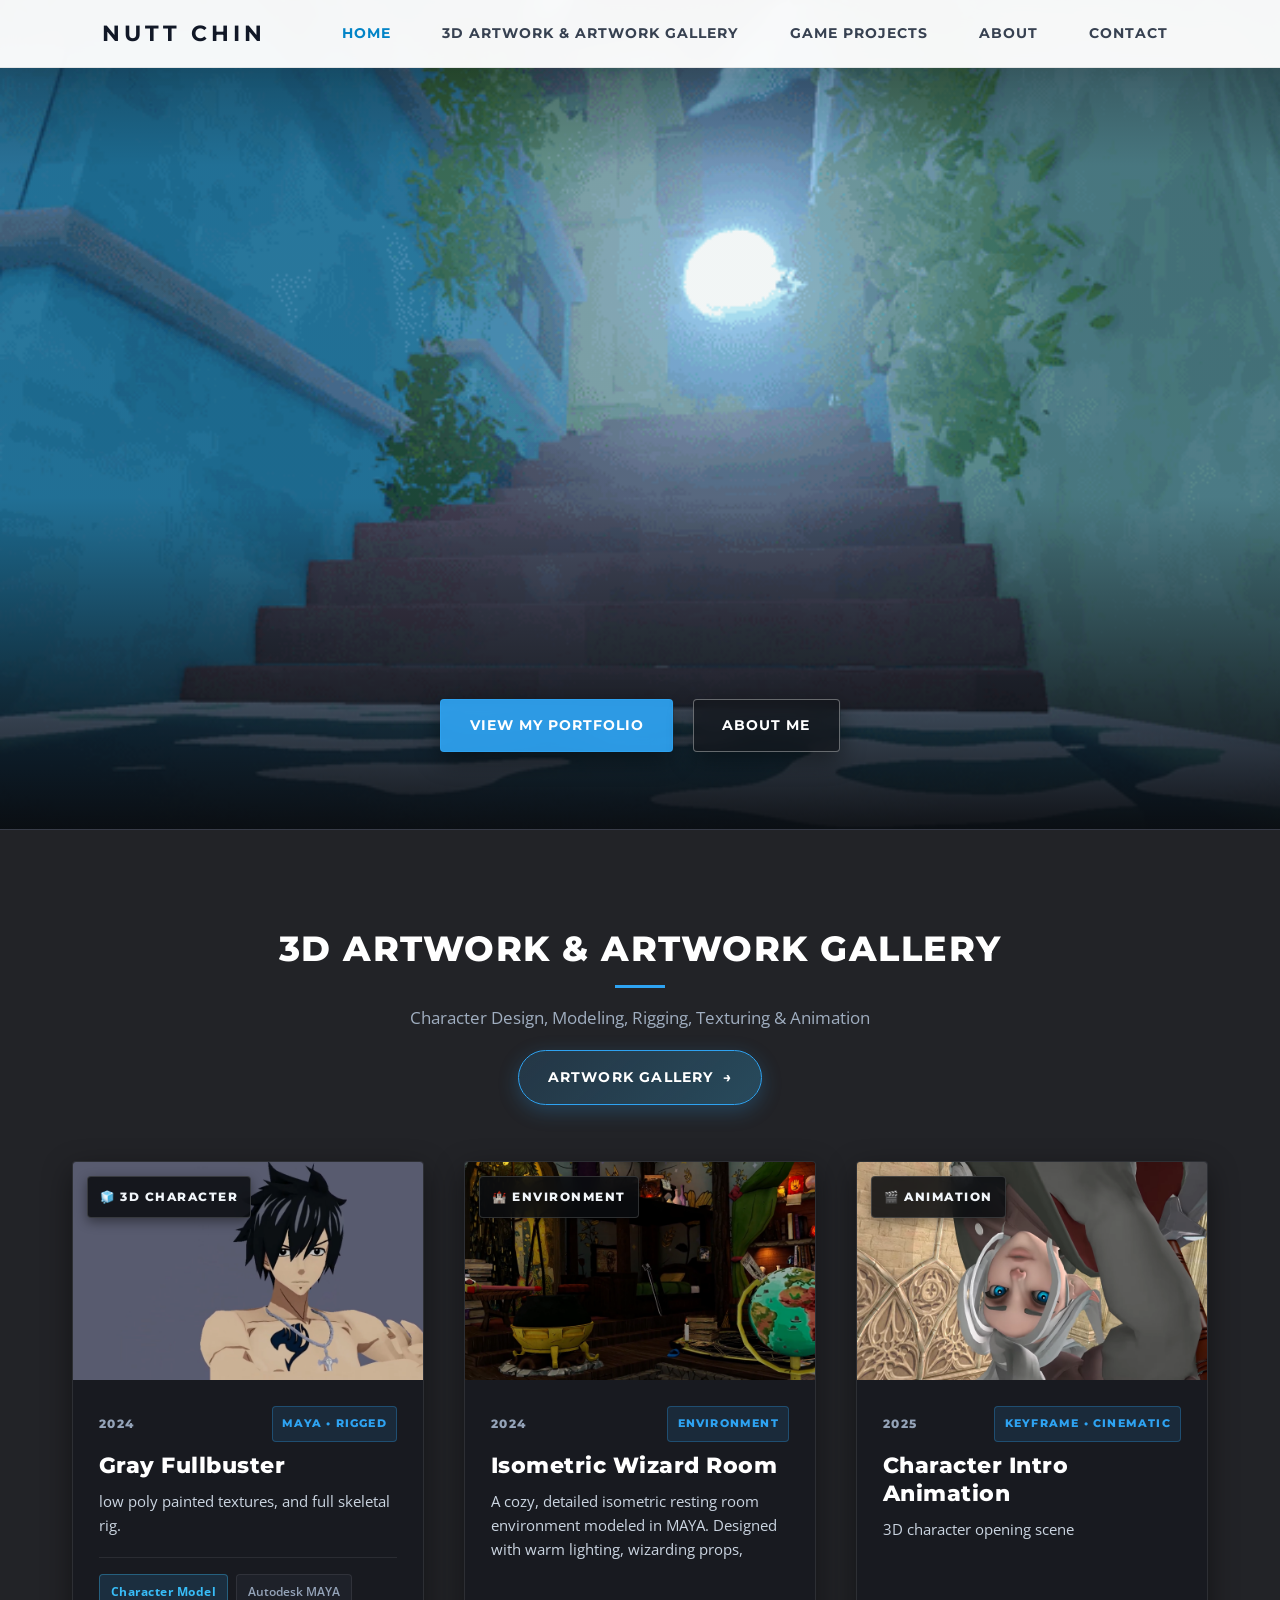
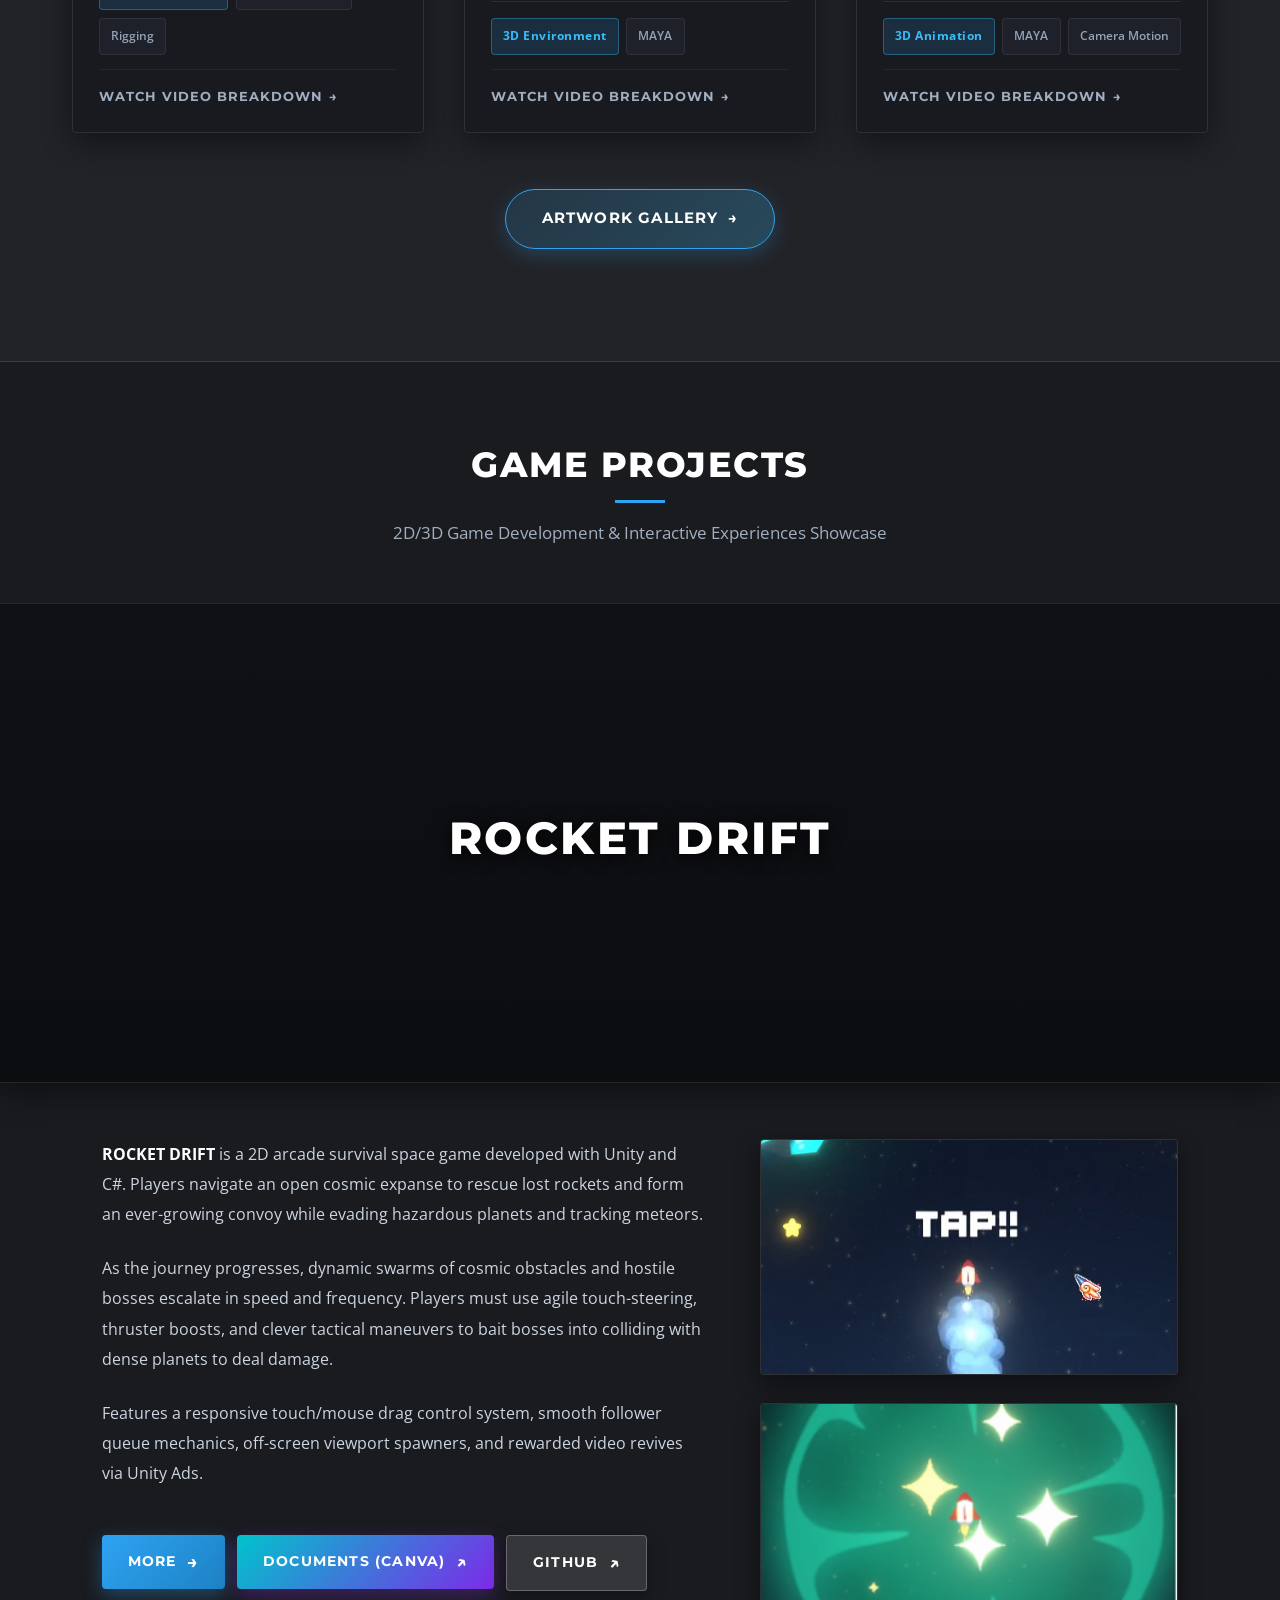
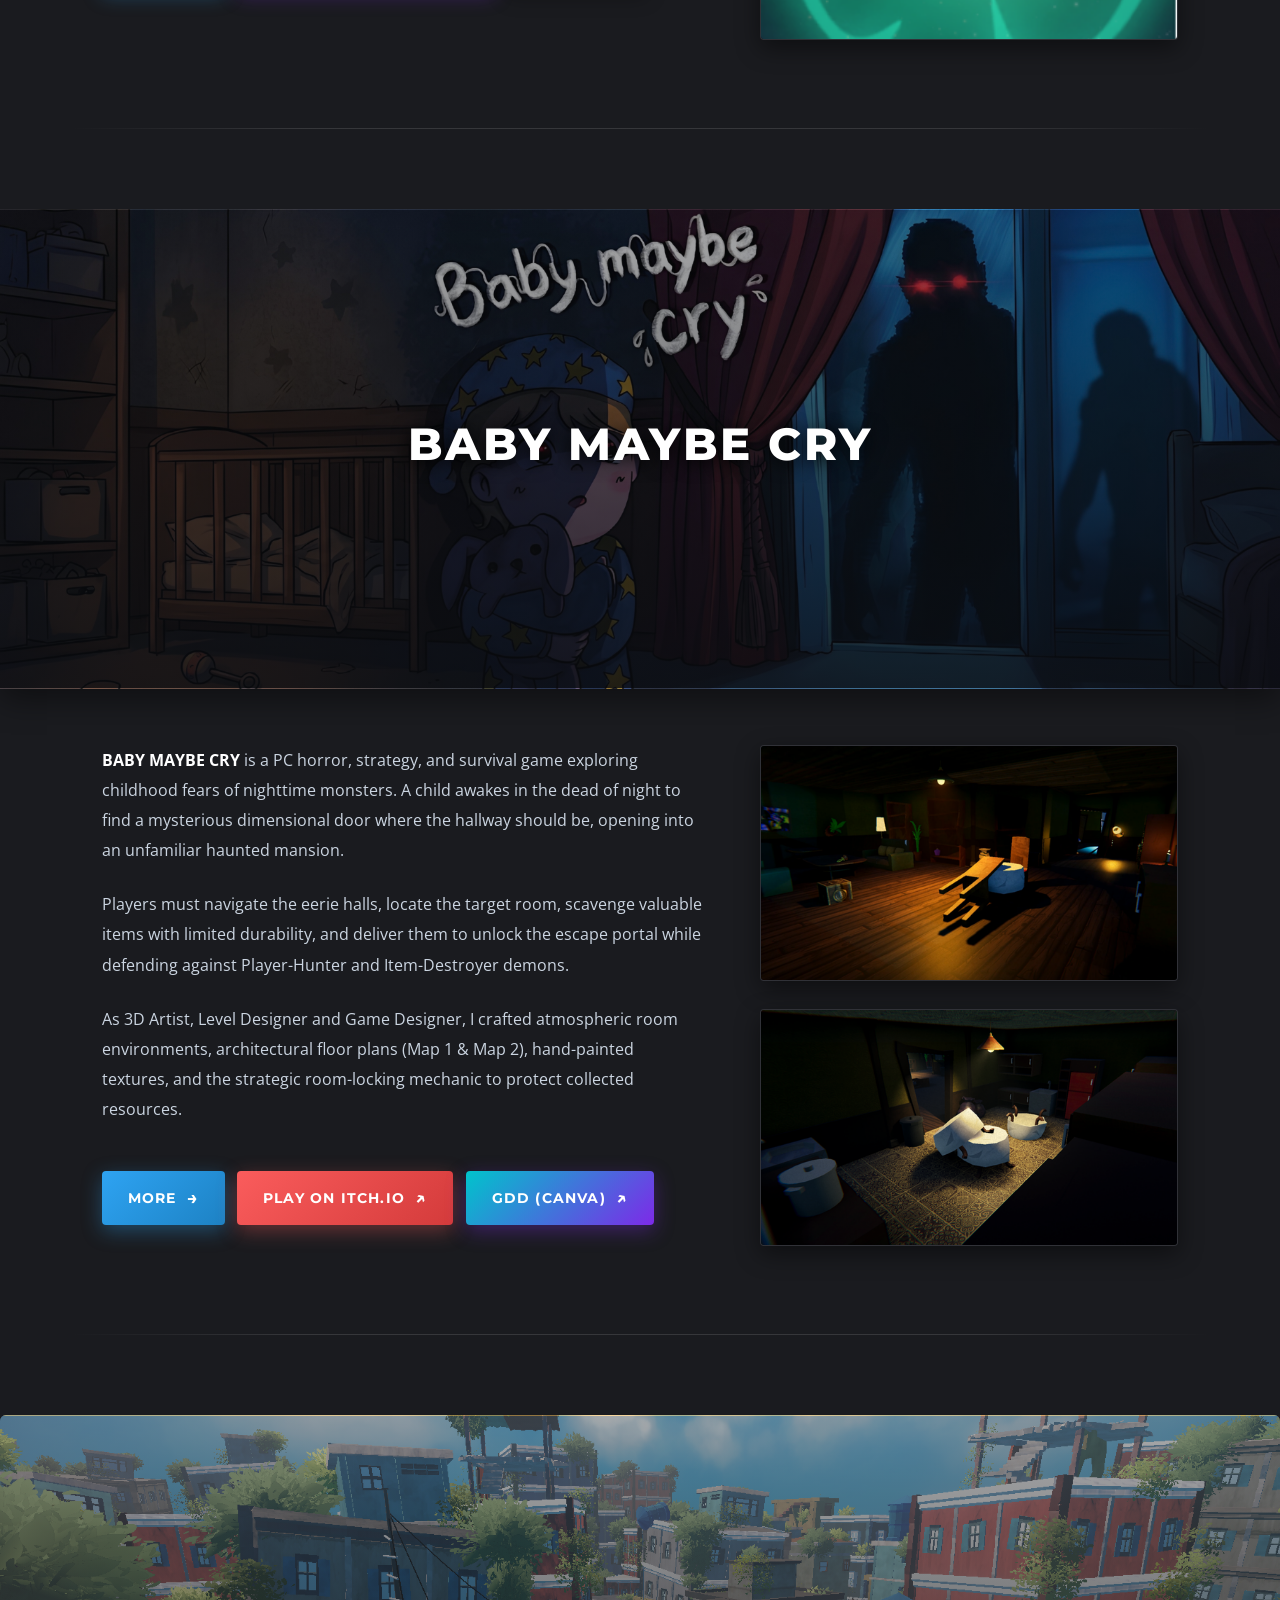
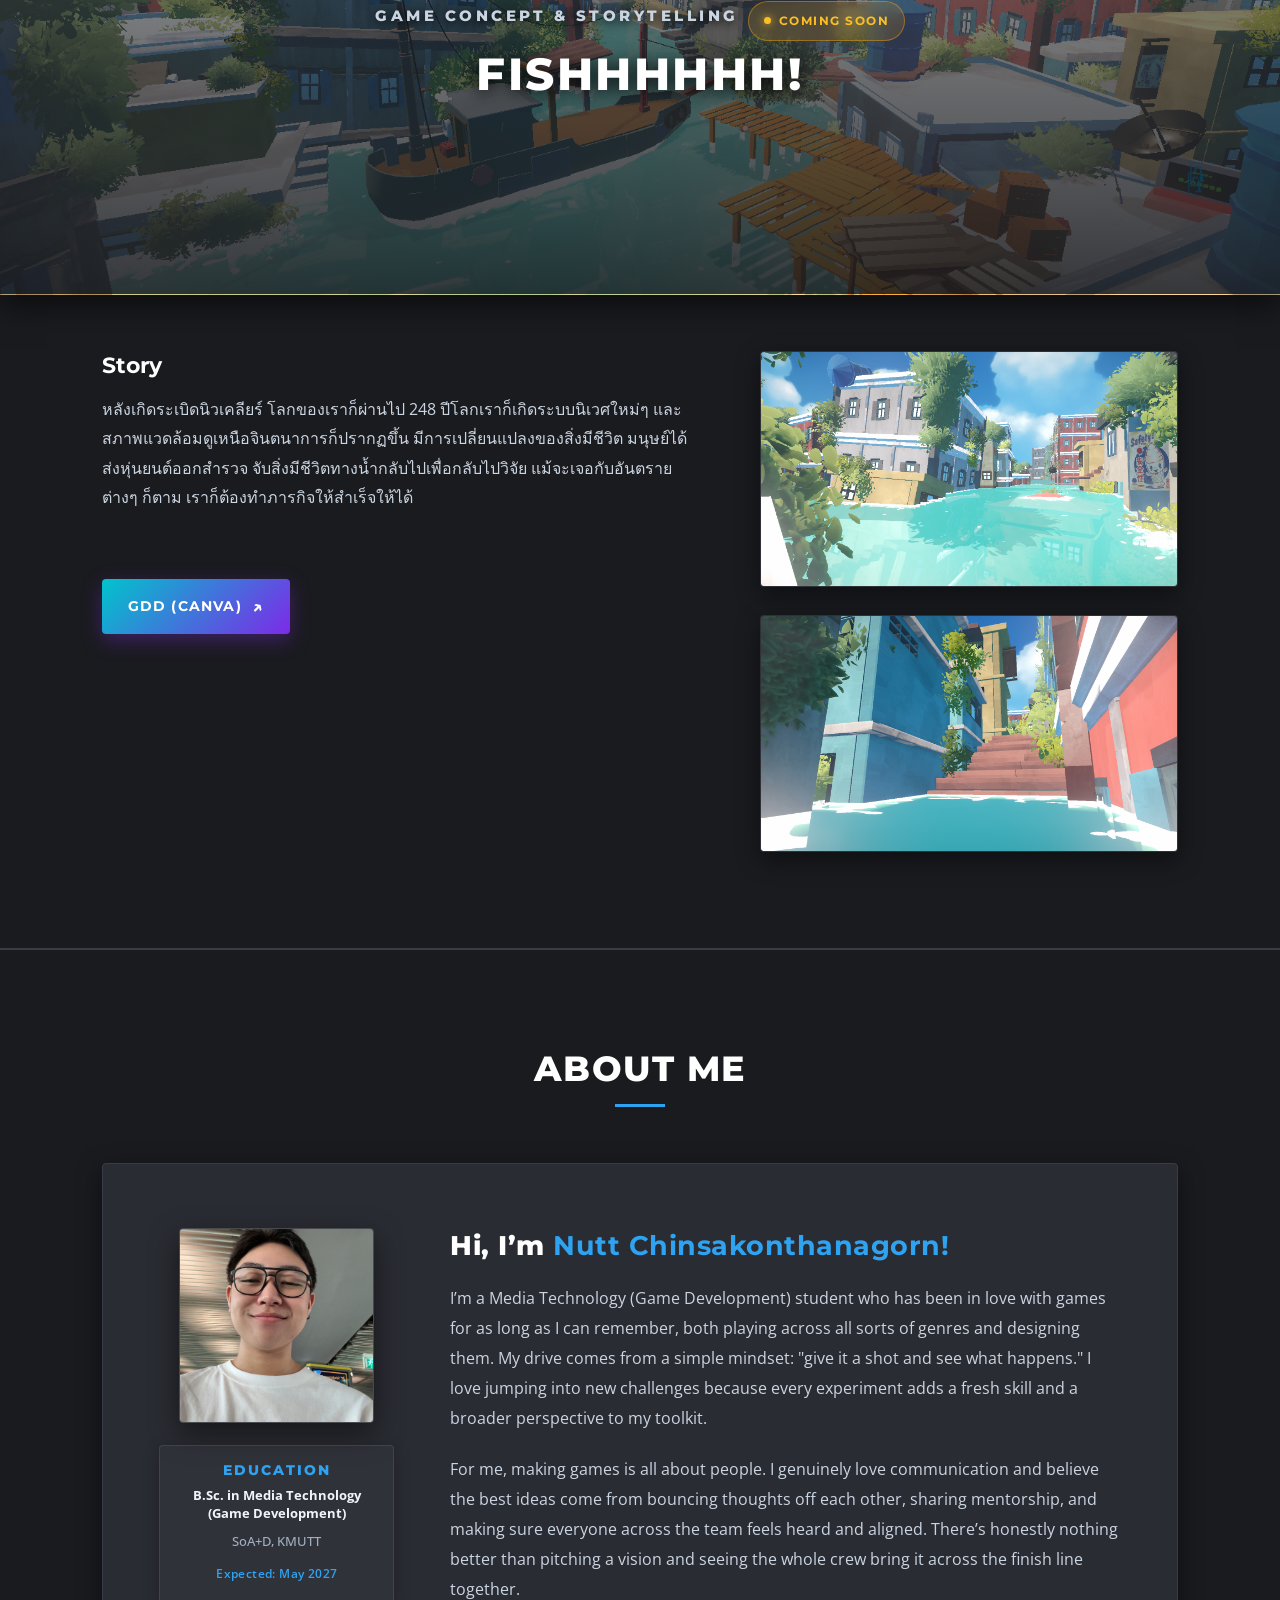
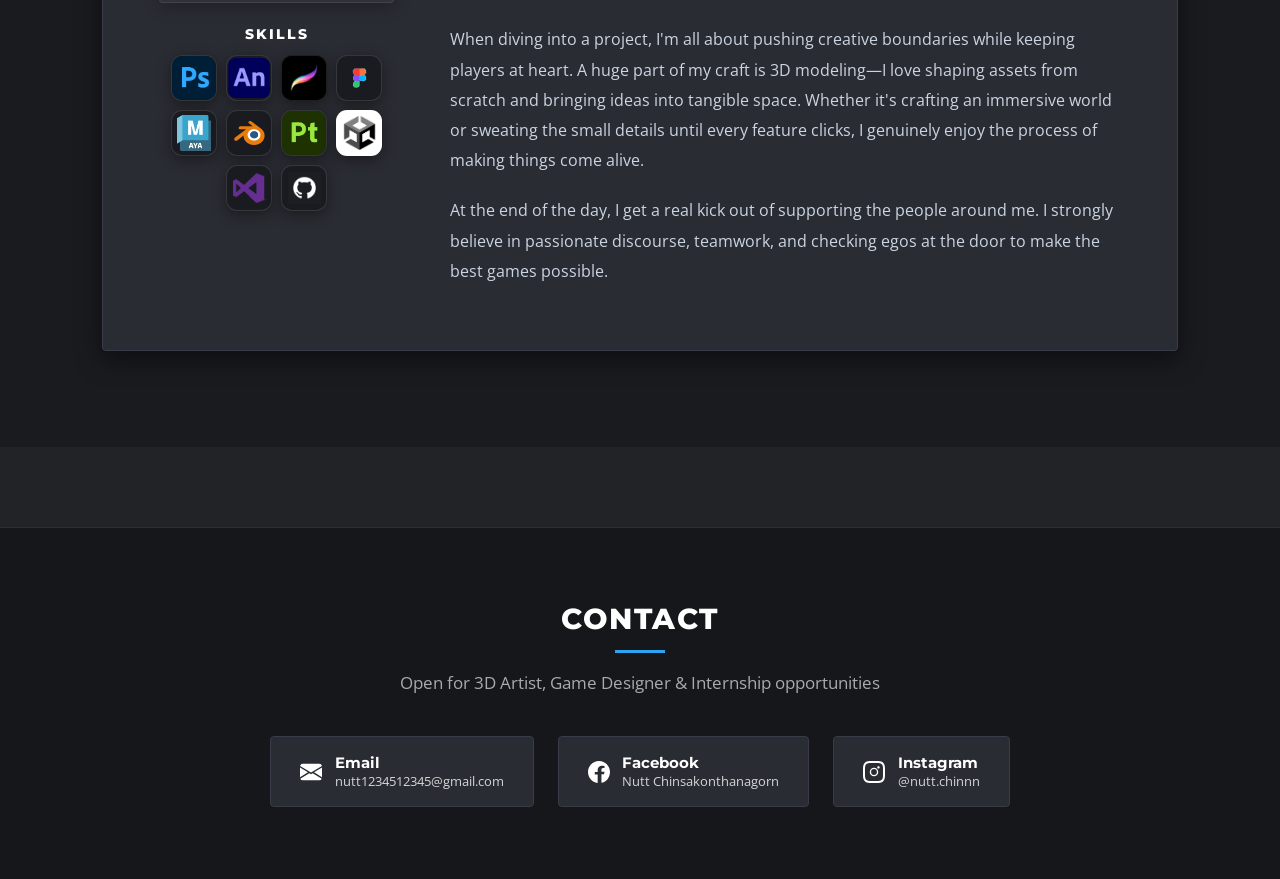
==== commit 22211b69: "Update index.html" ====
--- a/index.html
+++ b/index.html
@@ -4,7 +4,28 @@
 <head>
   <meta charset="UTF-8">
   <meta name="viewport" content="width=device-width, initial-scale=1.0">
-  <title>NUTT CHIN - 3D Artist & Game Designer Portfolio</title>
+  <title>Nutt Chinsakonthanagorn</title>
+
+  <!-- Meta Tags for Link Previews & SEO -->
+  <meta name="title" content="Nutt Chinsakonthanagorn">
+  <meta name="description" content="3D Artist & Game Designer Portfolio | Nutt Chinsakonthanagorn">
+  <meta name="author" content="Nutt Chinsakonthanagorn">
+
+  <!-- Open Graph / Facebook / LINE / Messenger / Discord -->
+  <meta property="og:type" content="website">
+  <meta property="og:url" content="https://nuttchin.github.io/Portfolio_nutt/">
+  <meta property="og:site_name" content="Nutt Chinsakonthanagorn">
+  <meta property="og:title" content="Nutt Chinsakonthanagorn">
+  <meta property="og:description" content="3D Artist & Game Designer Portfolio">
+  <meta property="og:image" content="https://nuttchin.github.io/Portfolio_nutt/pic/nutt2.jpg">
+
+  <!-- Twitter Card -->
+  <meta name="twitter:card" content="summary_large_image">
+  <meta name="twitter:url" content="https://nuttchin.github.io/Portfolio_nutt/">
+  <meta name="twitter:title" content="Nutt Chinsakonthanagorn">
+  <meta name="twitter:description" content="3D Artist & Game Designer Portfolio">
+  <meta name="twitter:image" content="https://nuttchin.github.io/Portfolio_nutt/pic/nutt2.jpg">
+
   <link rel="stylesheet" href="styles.css">
 </head>
 
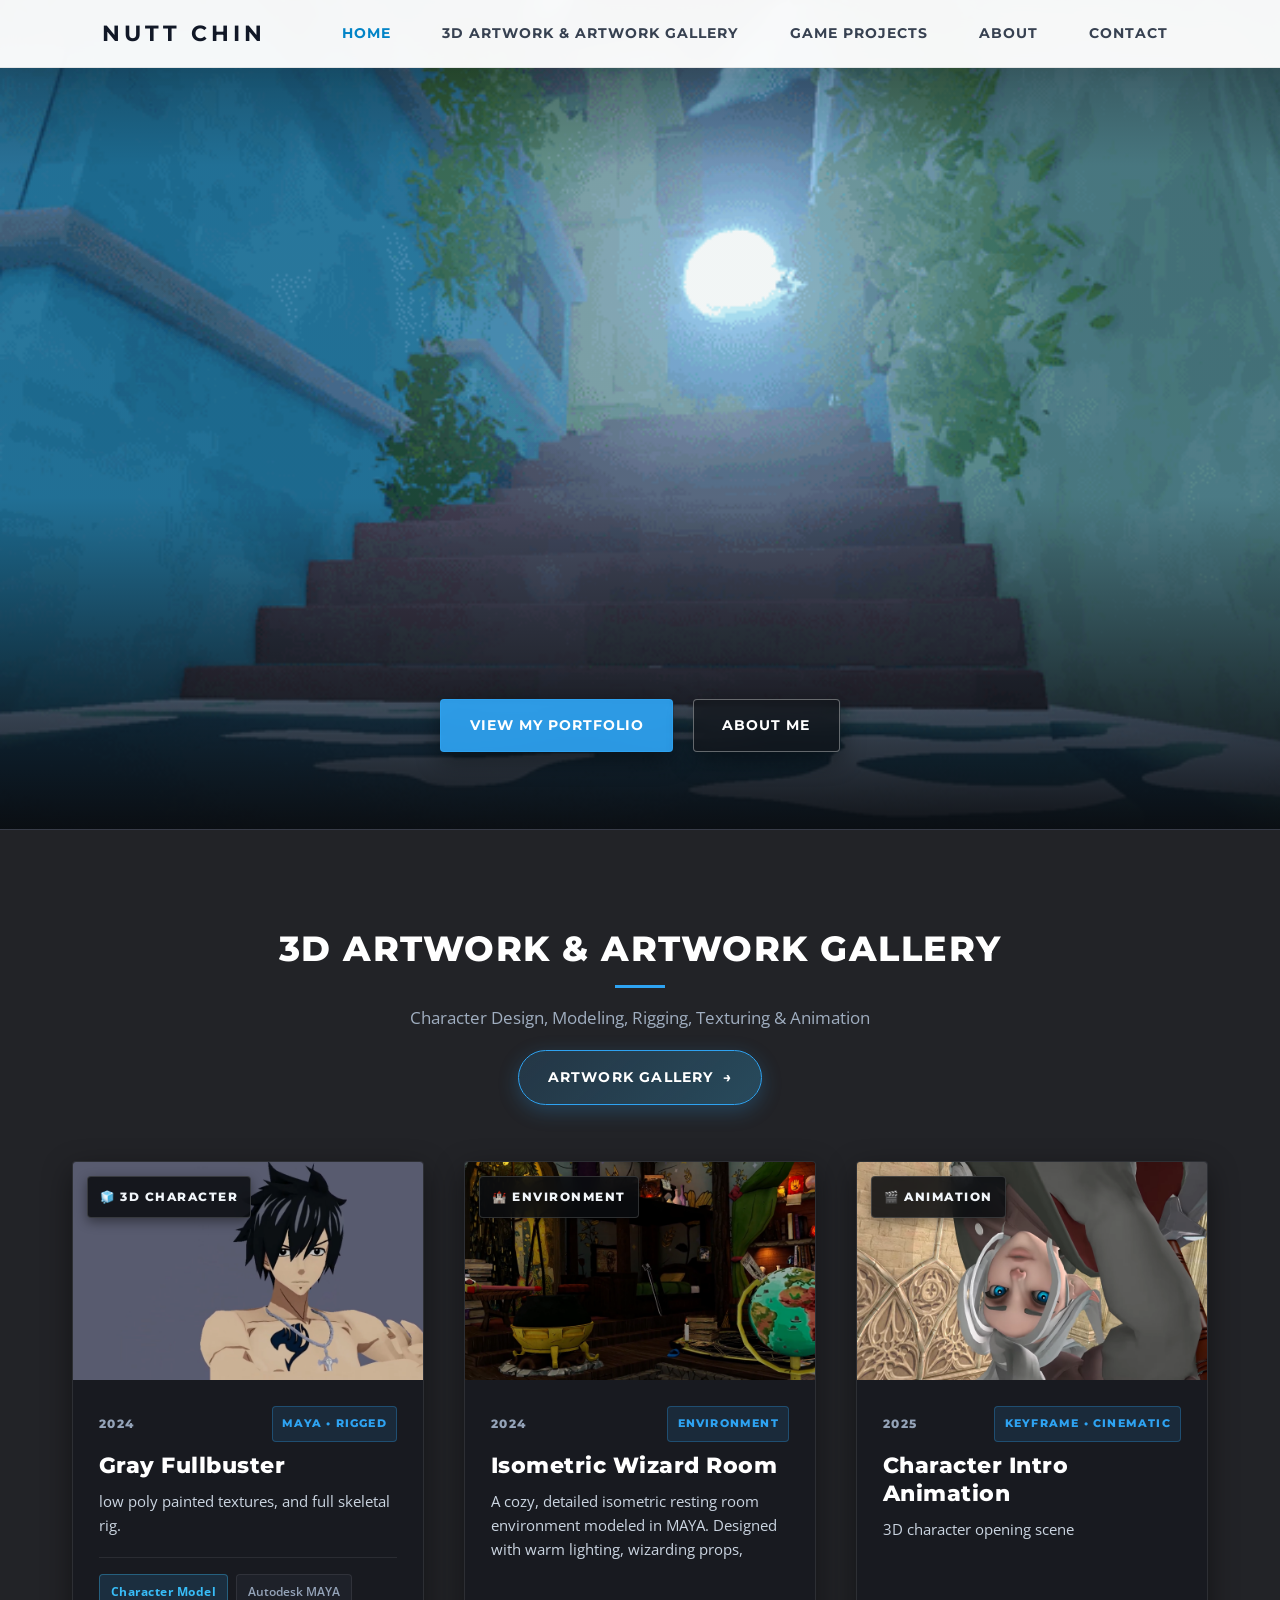
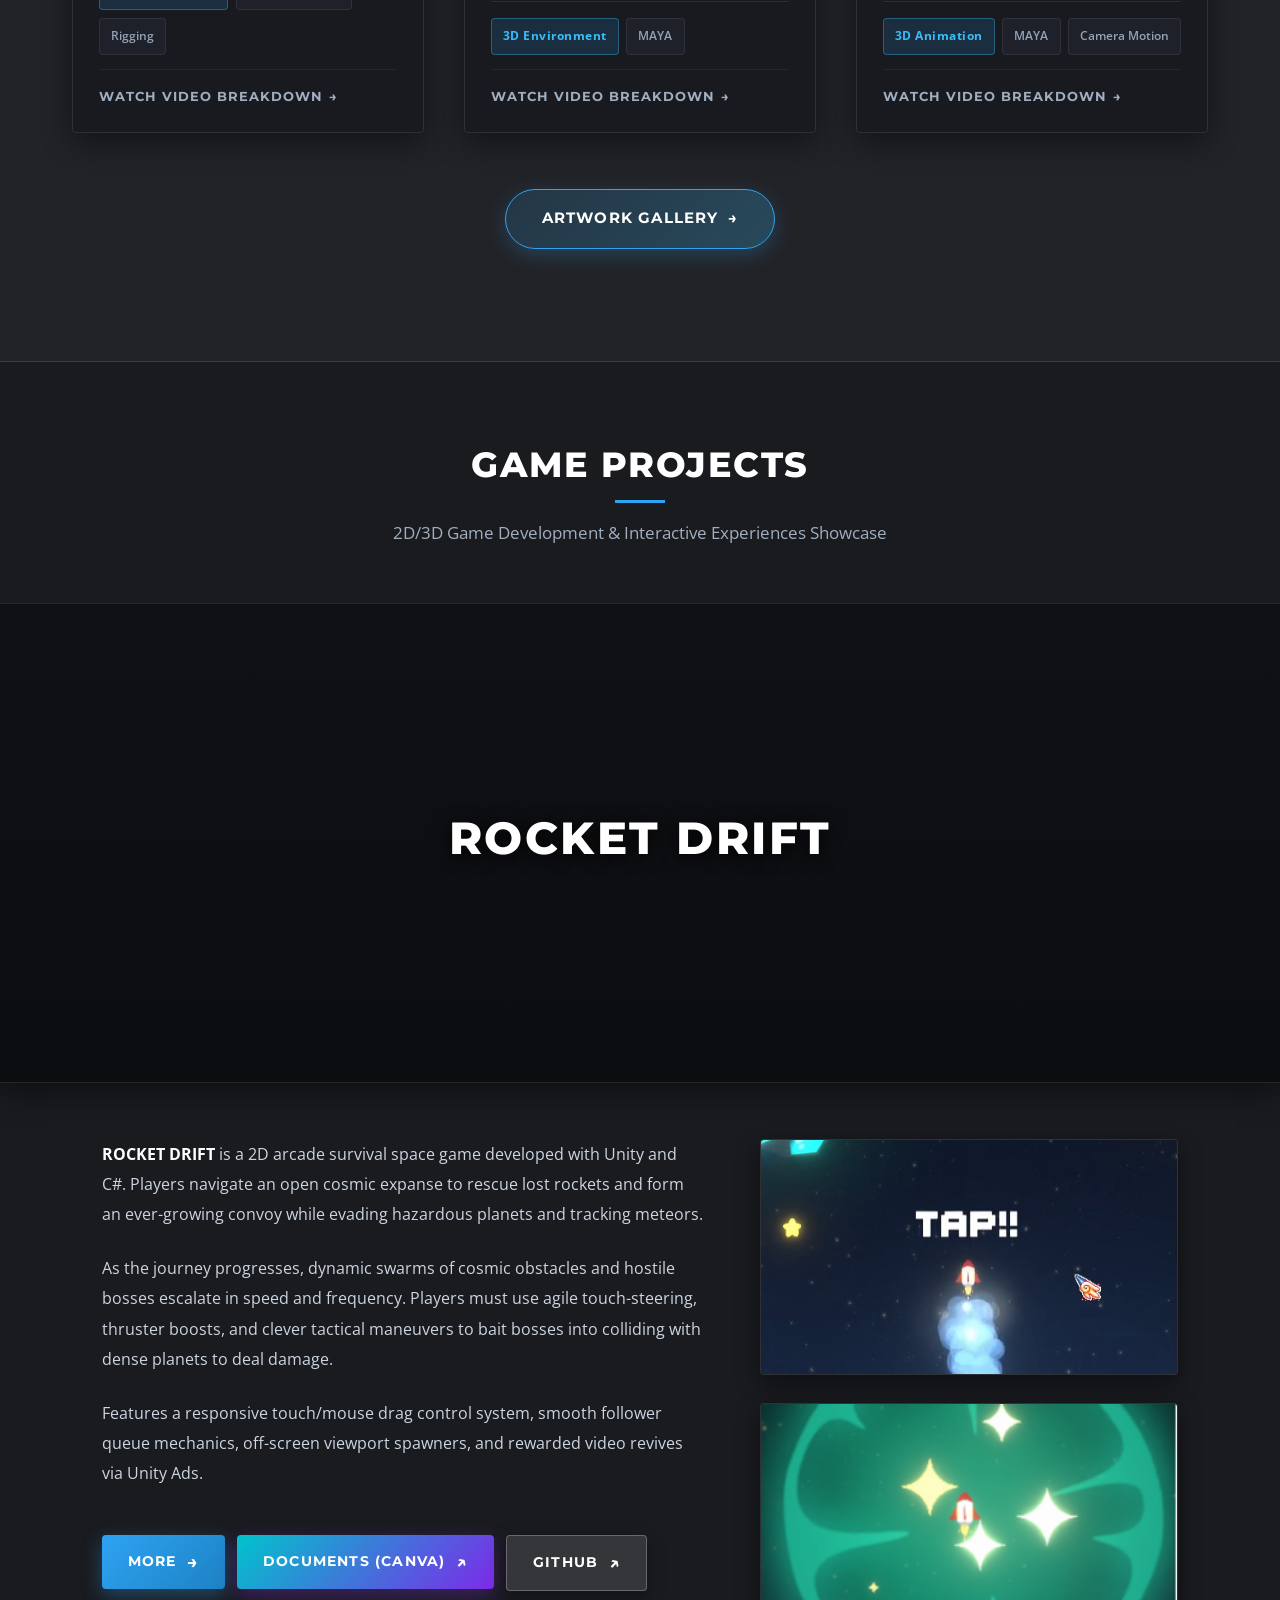
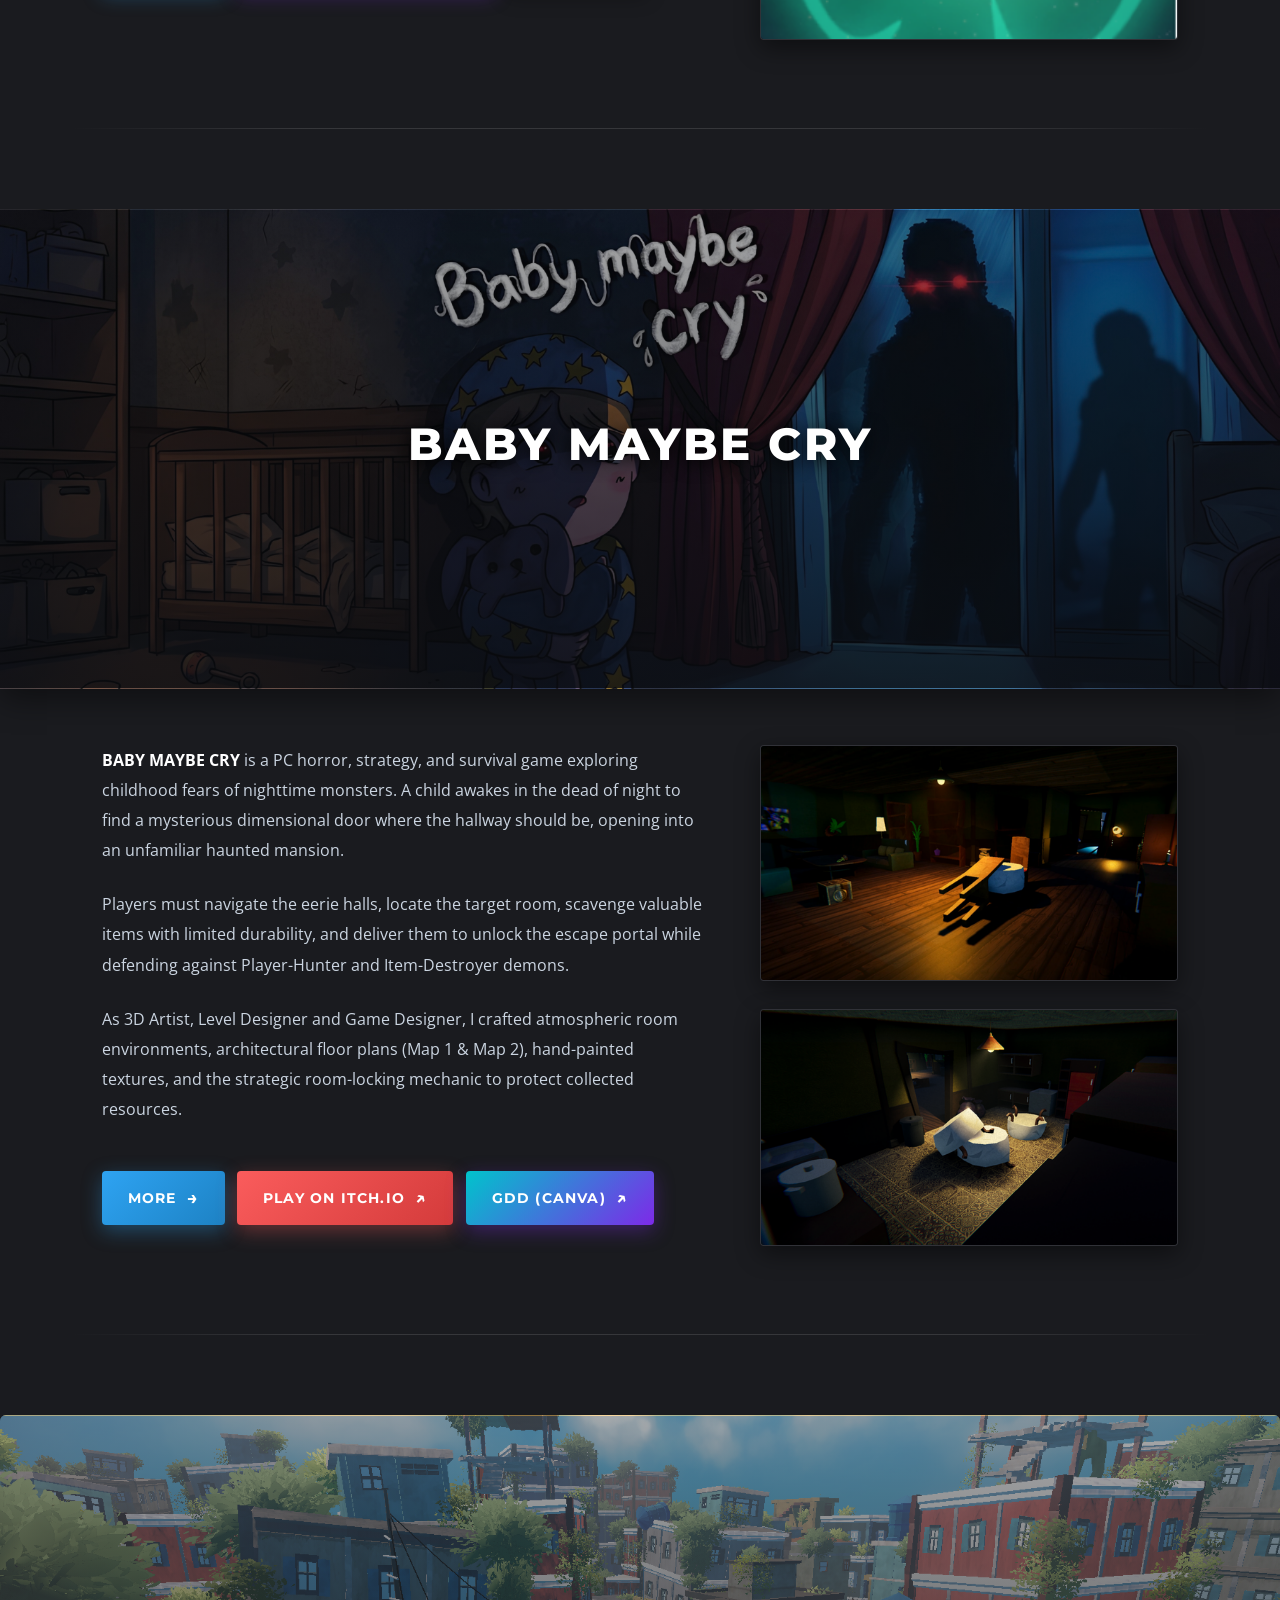
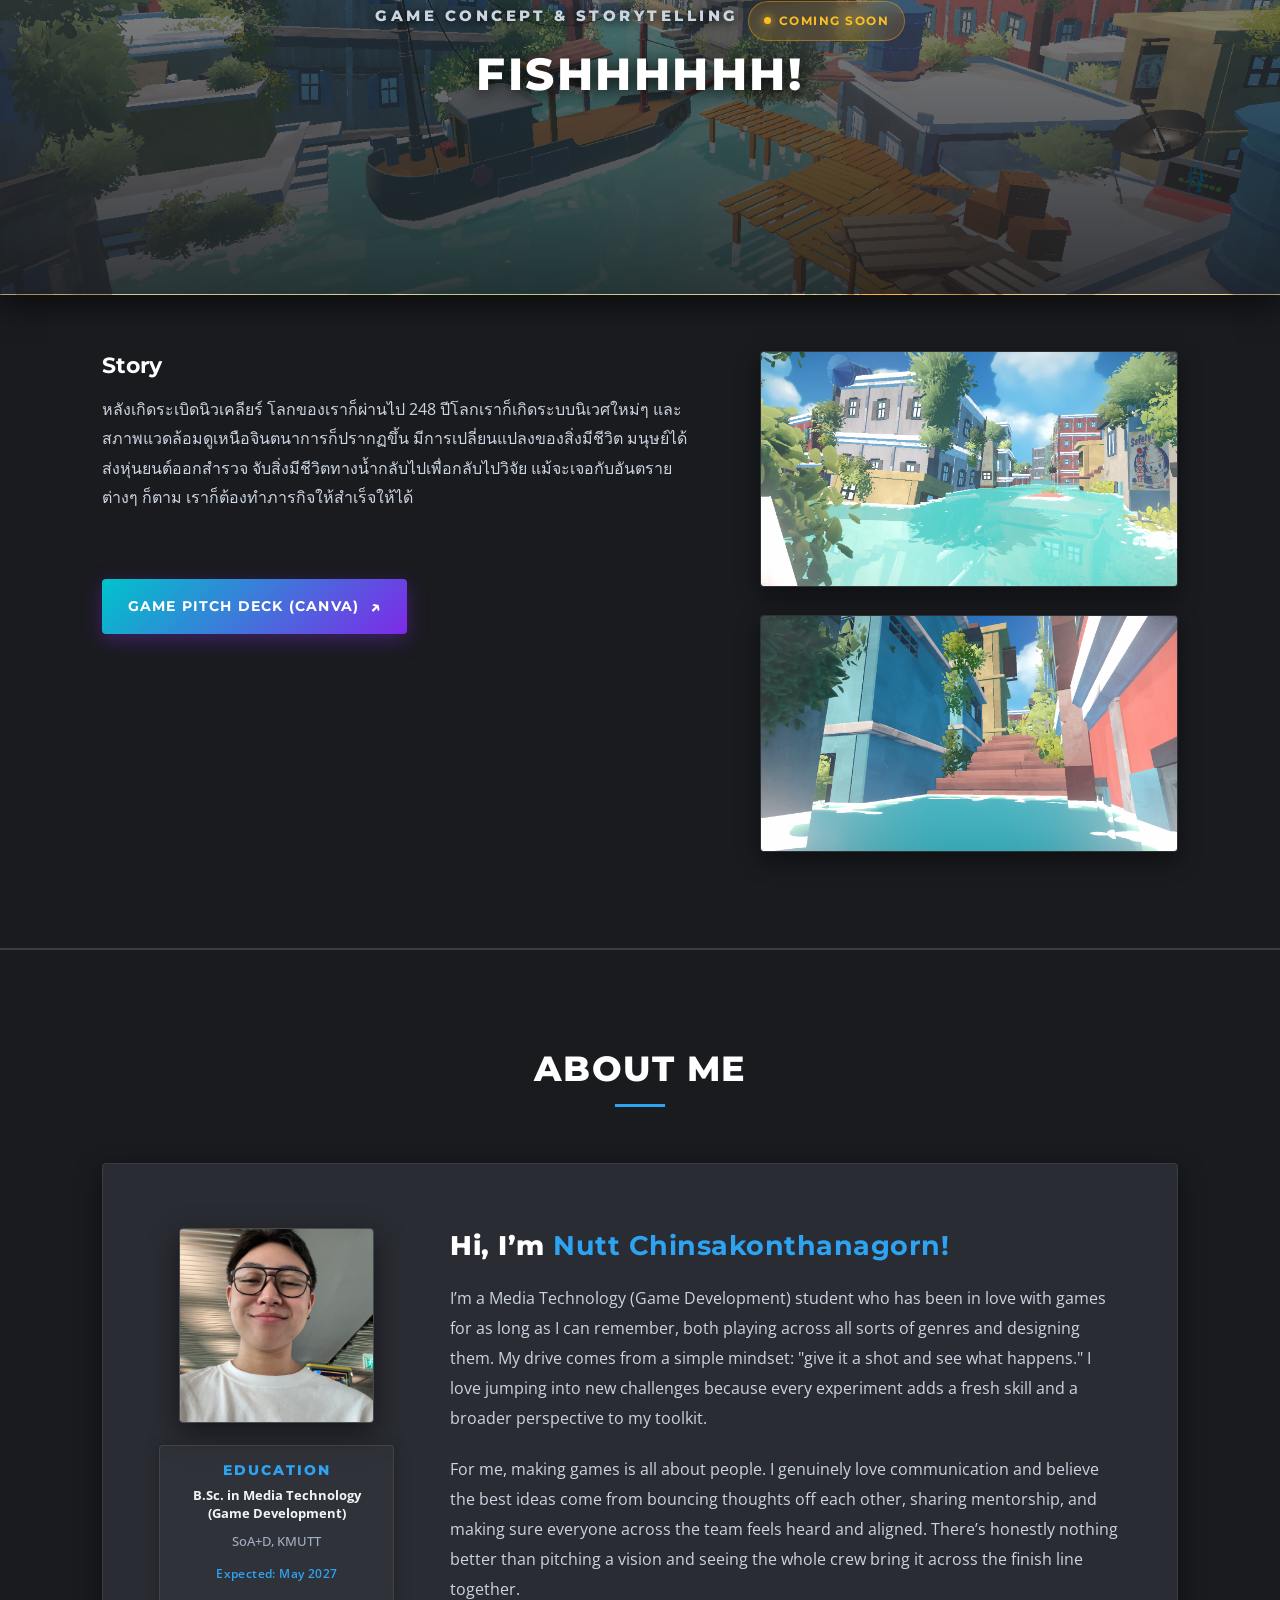
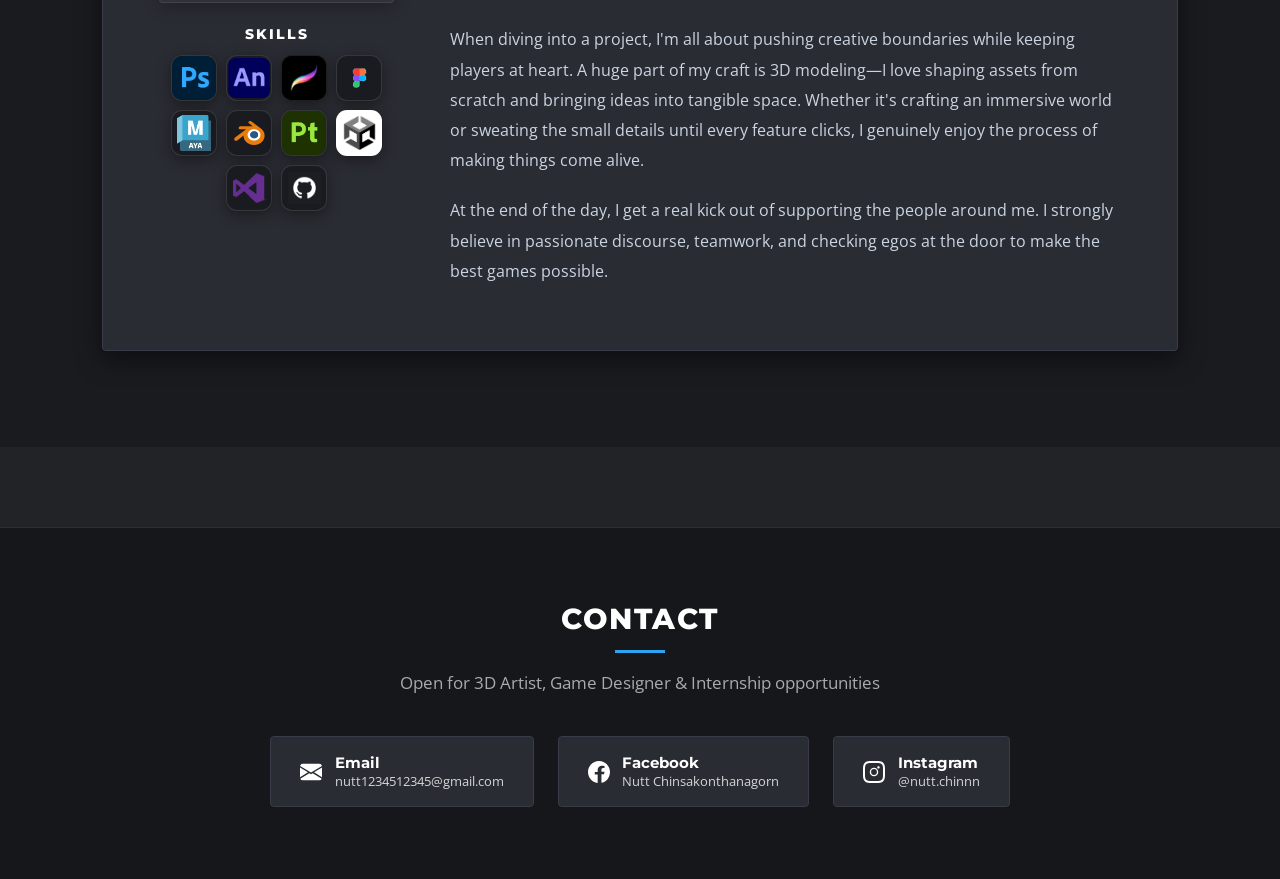
==== commit a152bbbe: "commit 3" ====
--- a/index.html
+++ b/index.html
@@ -4,27 +4,27 @@
 <head>
   <meta charset="UTF-8">
   <meta name="viewport" content="width=device-width, initial-scale=1.0">
-  <title>Nutt Chinsakonthanagorn</title>
+  <title>NUTT CHIN - 3D Artist & Game Designer Portfolio</title>
 
   <!-- Meta Tags for Link Previews & SEO -->
-  <meta name="title" content="Nutt Chinsakonthanagorn">
+  <meta name="title" content="NUTT CHIN - 3D Artist & Game Designer Portfolio">
   <meta name="description" content="3D Artist & Game Designer Portfolio | Nutt Chinsakonthanagorn">
   <meta name="author" content="Nutt Chinsakonthanagorn">
 
   <!-- Open Graph / Facebook / LINE / Messenger / Discord -->
   <meta property="og:type" content="website">
   <meta property="og:url" content="https://nuttchin.github.io/Portfolio_nutt/">
-  <meta property="og:site_name" content="Nutt Chinsakonthanagorn">
-  <meta property="og:title" content="Nutt Chinsakonthanagorn">
+  <meta property="og:site_name" content="NUTT CHIN Portfolio">
+  <meta property="og:title" content="NUTT CHIN - 3D Artist & Game Designer Portfolio">
   <meta property="og:description" content="3D Artist & Game Designer Portfolio">
-  <meta property="og:image" content="https://nuttchin.github.io/Portfolio_nutt/pic/nutt2.jpg">
+  <meta property="og:image" content="https://nuttchin.github.io/Portfolio_nutt/pic/preview.png">
 
   <!-- Twitter Card -->
   <meta name="twitter:card" content="summary_large_image">
   <meta name="twitter:url" content="https://nuttchin.github.io/Portfolio_nutt/">
-  <meta name="twitter:title" content="Nutt Chinsakonthanagorn">
+  <meta name="twitter:title" content="NUTT CHIN - 3D Artist & Game Designer Portfolio">
   <meta name="twitter:description" content="3D Artist & Game Designer Portfolio">
-  <meta name="twitter:image" content="https://nuttchin.github.io/Portfolio_nutt/pic/nutt2.jpg">
+  <meta name="twitter:image" content="https://nuttchin.github.io/Portfolio_nutt/pic/preview.png">
 
   <link rel="stylesheet" href="styles.css">
 </head>
@@ -372,7 +372,7 @@
             <a href="https://canva.link/b7a7tm4s97tld6i" target="_blank" rel="noopener noreferrer"
               class="game-case-study-btn"
               style="background: linear-gradient(135deg, #00c4cc 0%, #7d2ae8 100%); box-shadow: 0 6px 20px rgba(125, 42, 232, 0.35);">
-              GDD (Canva) <span class="btn-arrow">↗</span>
+              Game Pitch Deck (Canva) <span class="btn-arrow">↗</span>
             </a>
           </div>
         </div>
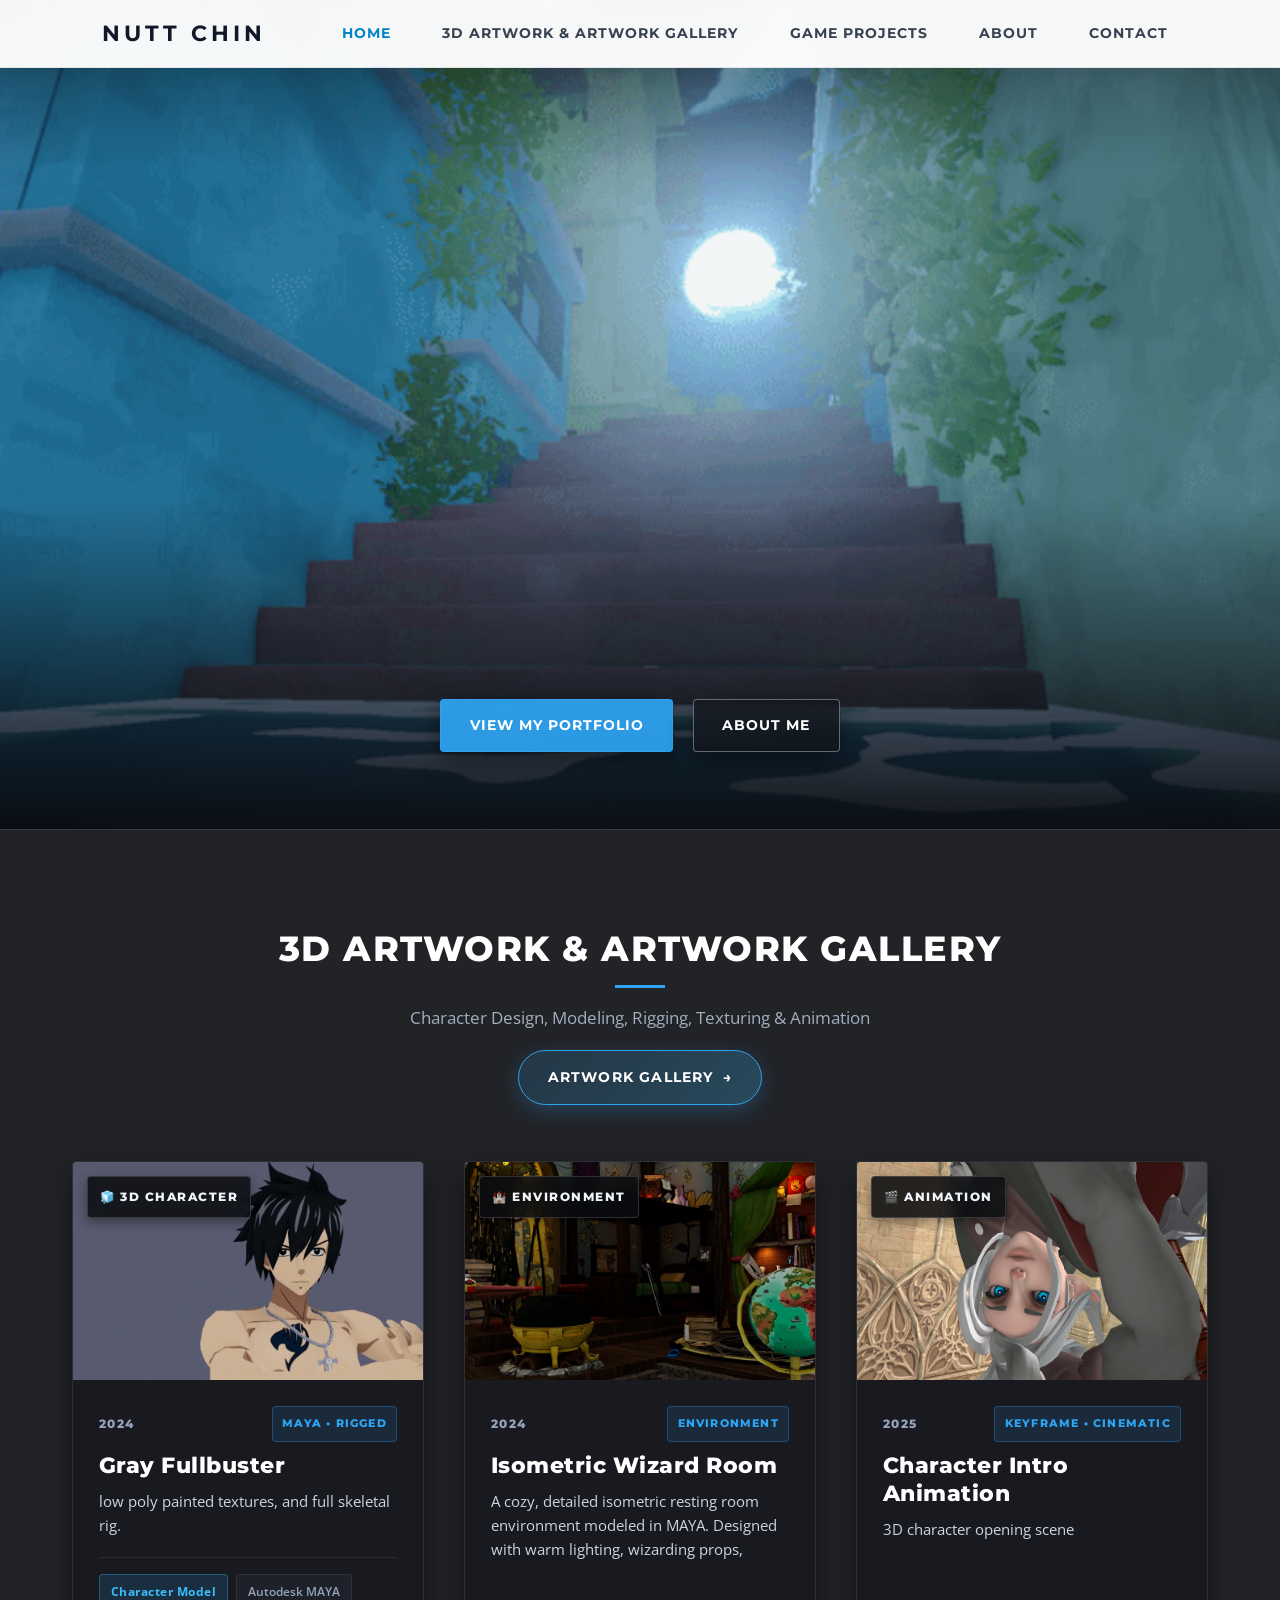
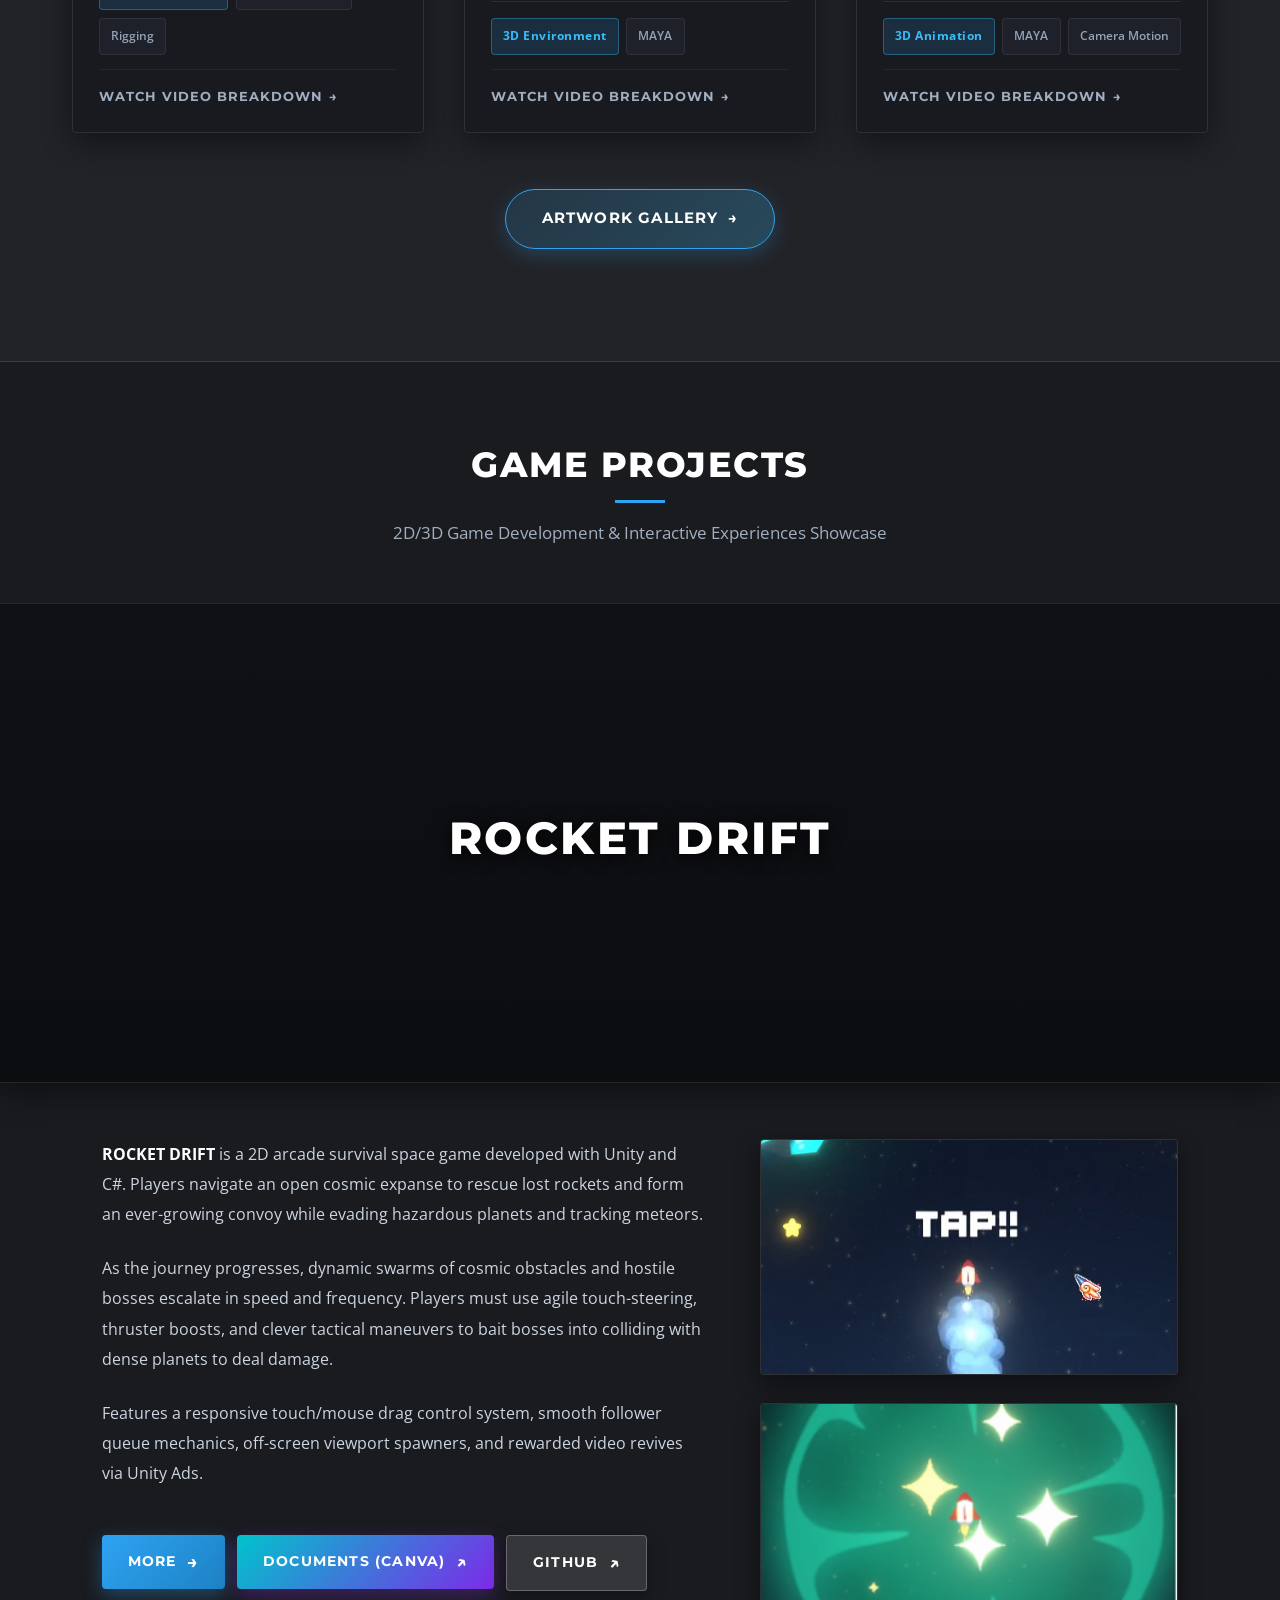
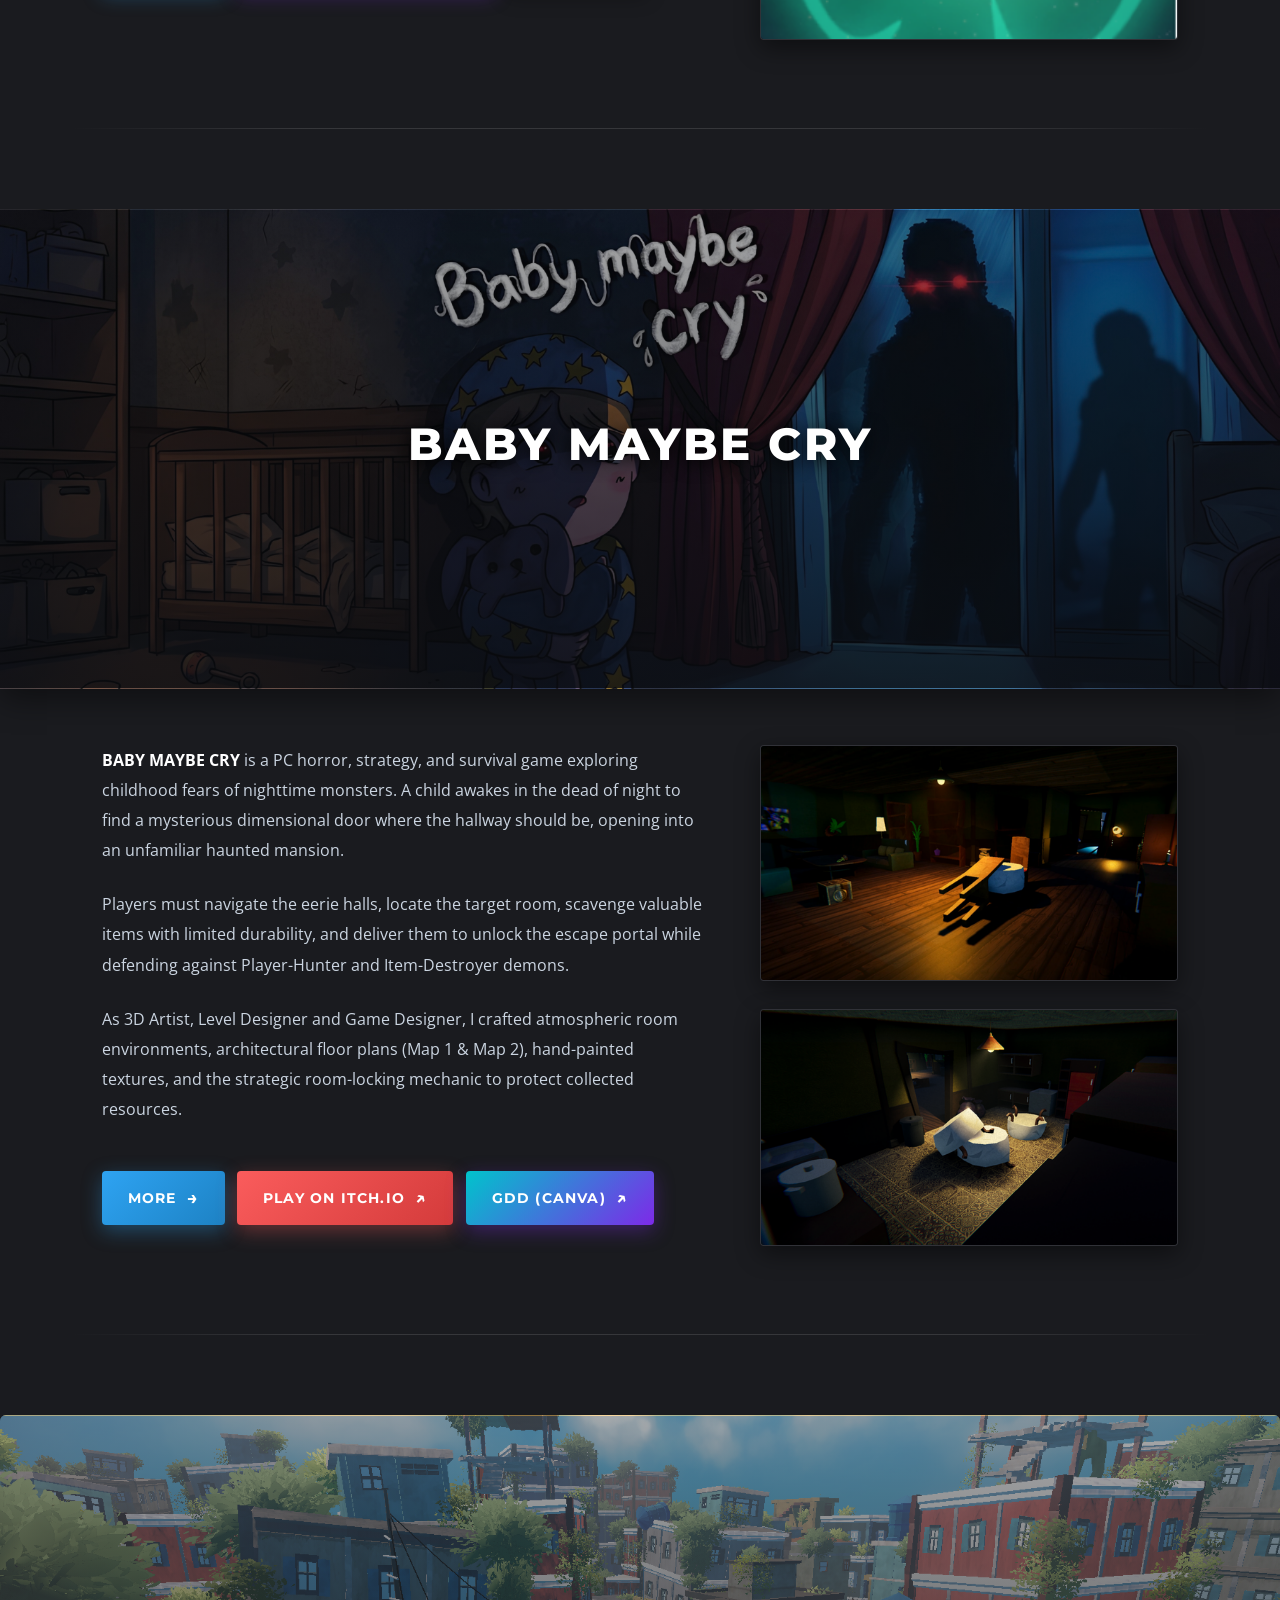
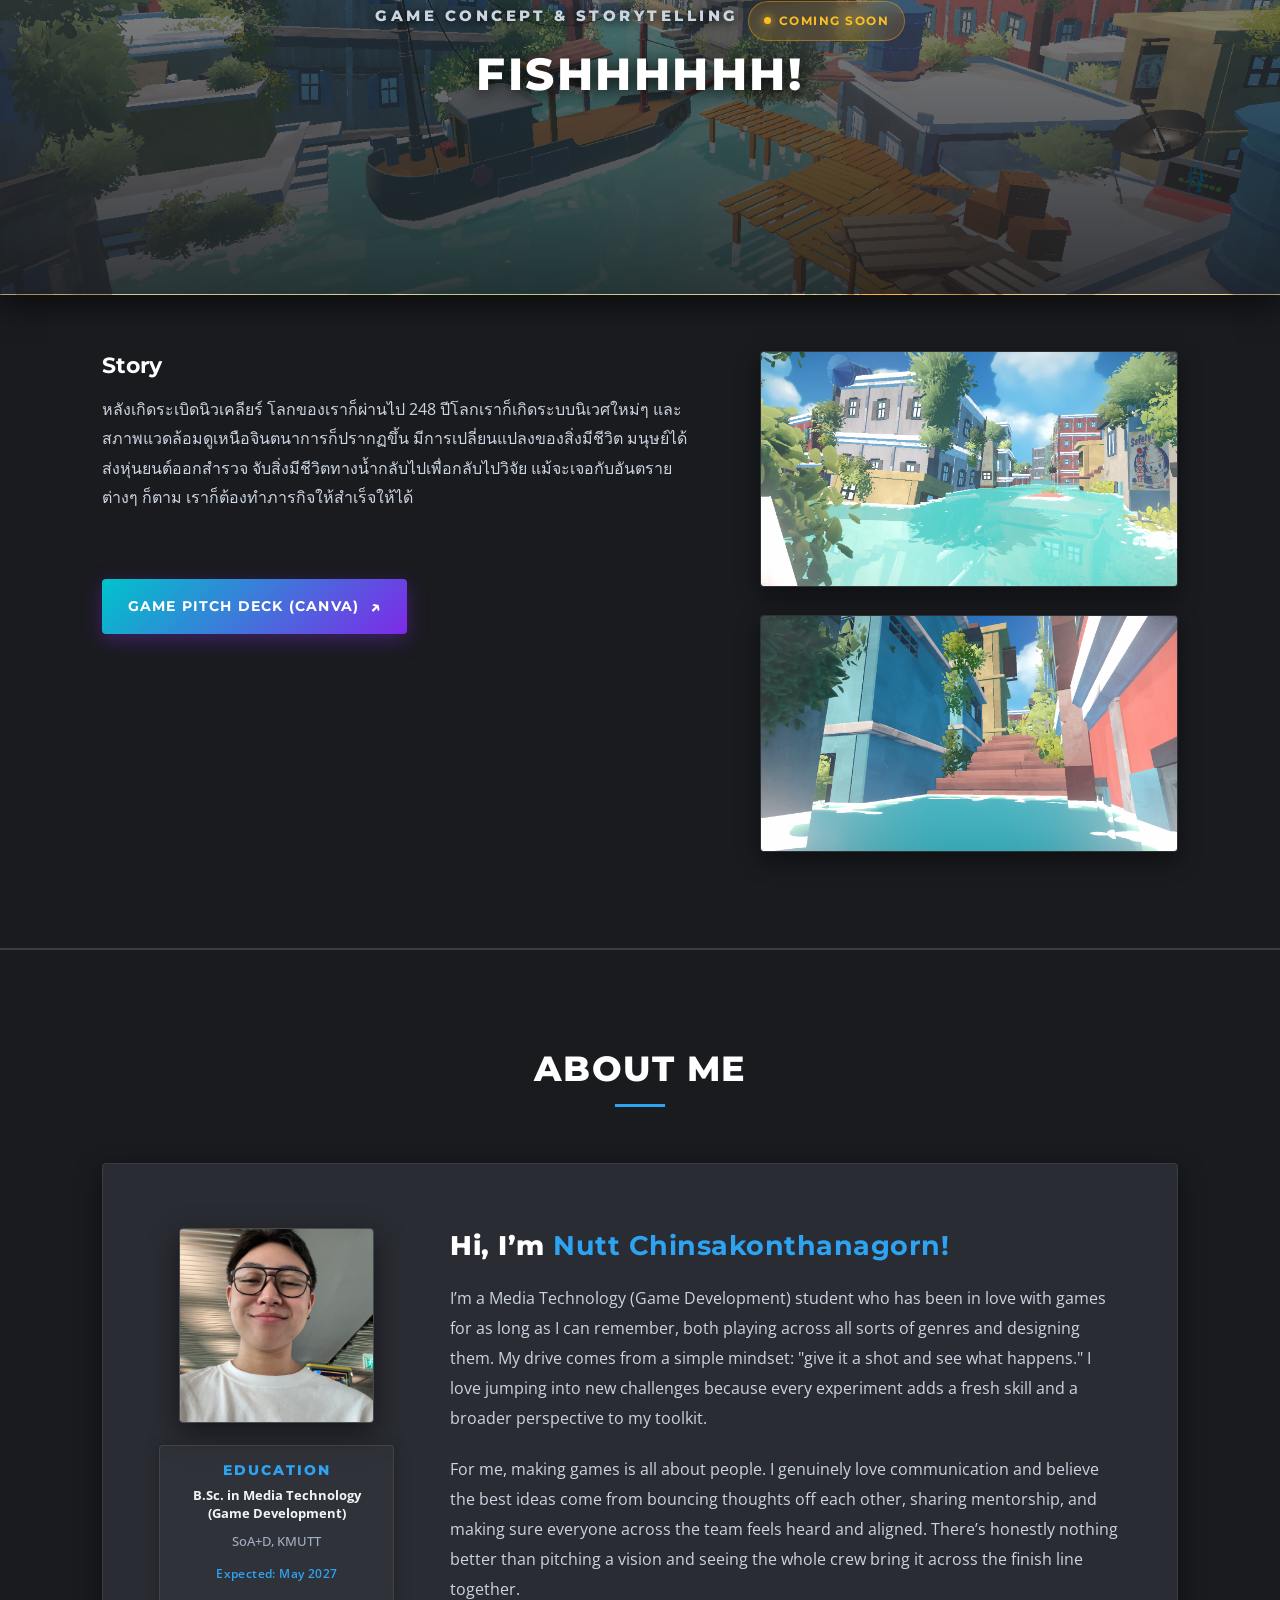
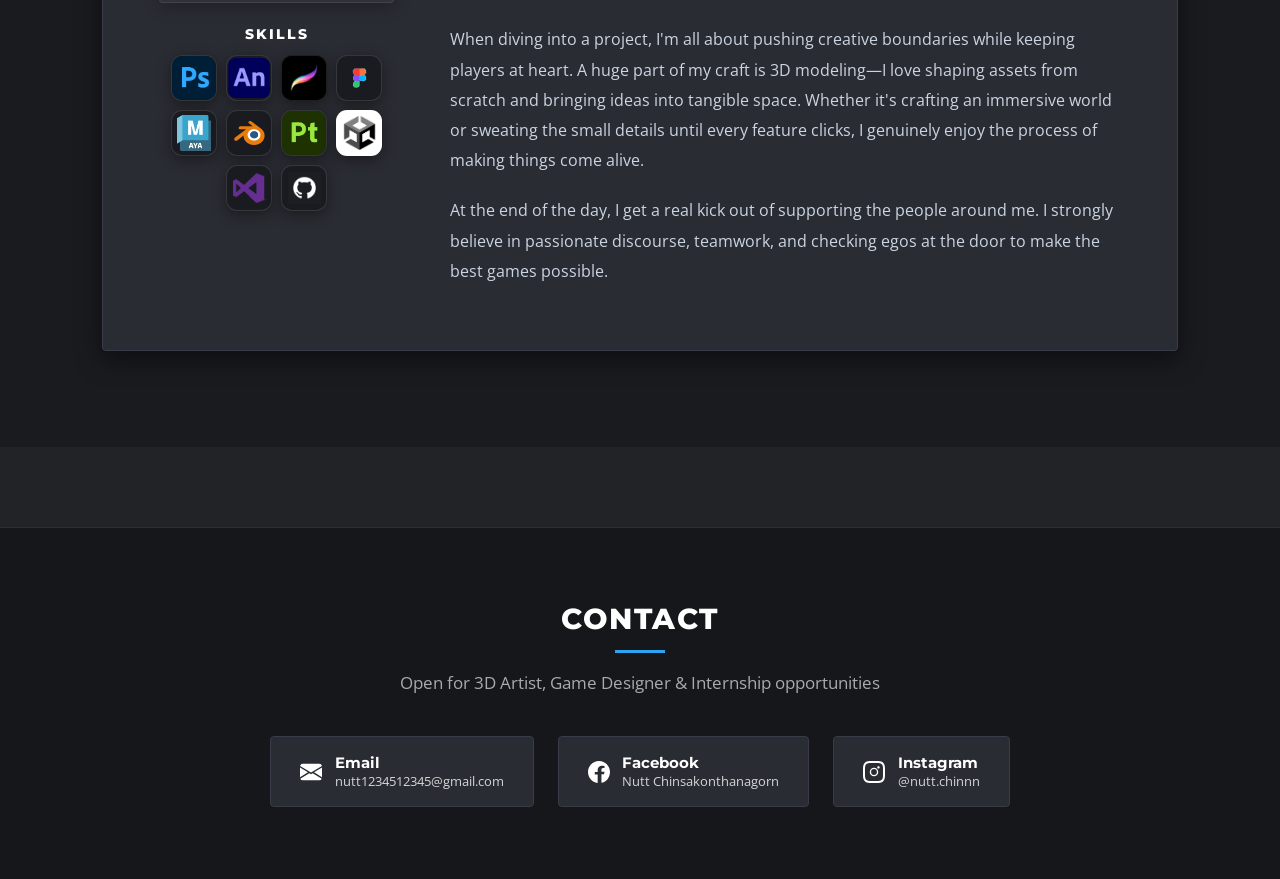
==== commit 51bba5db: "commit4" ====
--- a/index.html
+++ b/index.html
@@ -4,25 +4,25 @@
 <head>
   <meta charset="UTF-8">
   <meta name="viewport" content="width=device-width, initial-scale=1.0">
-  <title>NUTT CHIN - 3D Artist & Game Designer Portfolio</title>
+  <title>Nutt Chinsakonthanagorn</title>
 
   <!-- Meta Tags for Link Previews & SEO -->
-  <meta name="title" content="NUTT CHIN - 3D Artist & Game Designer Portfolio">
+  <meta name="title" content="Nutt Chinsakonthanagorn">
   <meta name="description" content="3D Artist & Game Designer Portfolio | Nutt Chinsakonthanagorn">
   <meta name="author" content="Nutt Chinsakonthanagorn">
 
   <!-- Open Graph / Facebook / LINE / Messenger / Discord -->
   <meta property="og:type" content="website">
   <meta property="og:url" content="https://nuttchin.github.io/Portfolio_nutt/">
-  <meta property="og:site_name" content="NUTT CHIN Portfolio">
-  <meta property="og:title" content="NUTT CHIN - 3D Artist & Game Designer Portfolio">
+  <meta property="og:site_name" content="Nutt Chinsakonthanagorn">
+  <meta property="og:title" content="Nutt Chinsakonthanagorn">
   <meta property="og:description" content="3D Artist & Game Designer Portfolio">
   <meta property="og:image" content="https://nuttchin.github.io/Portfolio_nutt/pic/preview.png">
 
   <!-- Twitter Card -->
   <meta name="twitter:card" content="summary_large_image">
   <meta name="twitter:url" content="https://nuttchin.github.io/Portfolio_nutt/">
-  <meta name="twitter:title" content="NUTT CHIN - 3D Artist & Game Designer Portfolio">
+  <meta name="twitter:title" content="Nutt Chinsakonthanagorn">
   <meta name="twitter:description" content="3D Artist & Game Designer Portfolio">
   <meta name="twitter:image" content="https://nuttchin.github.io/Portfolio_nutt/pic/preview.png">
 
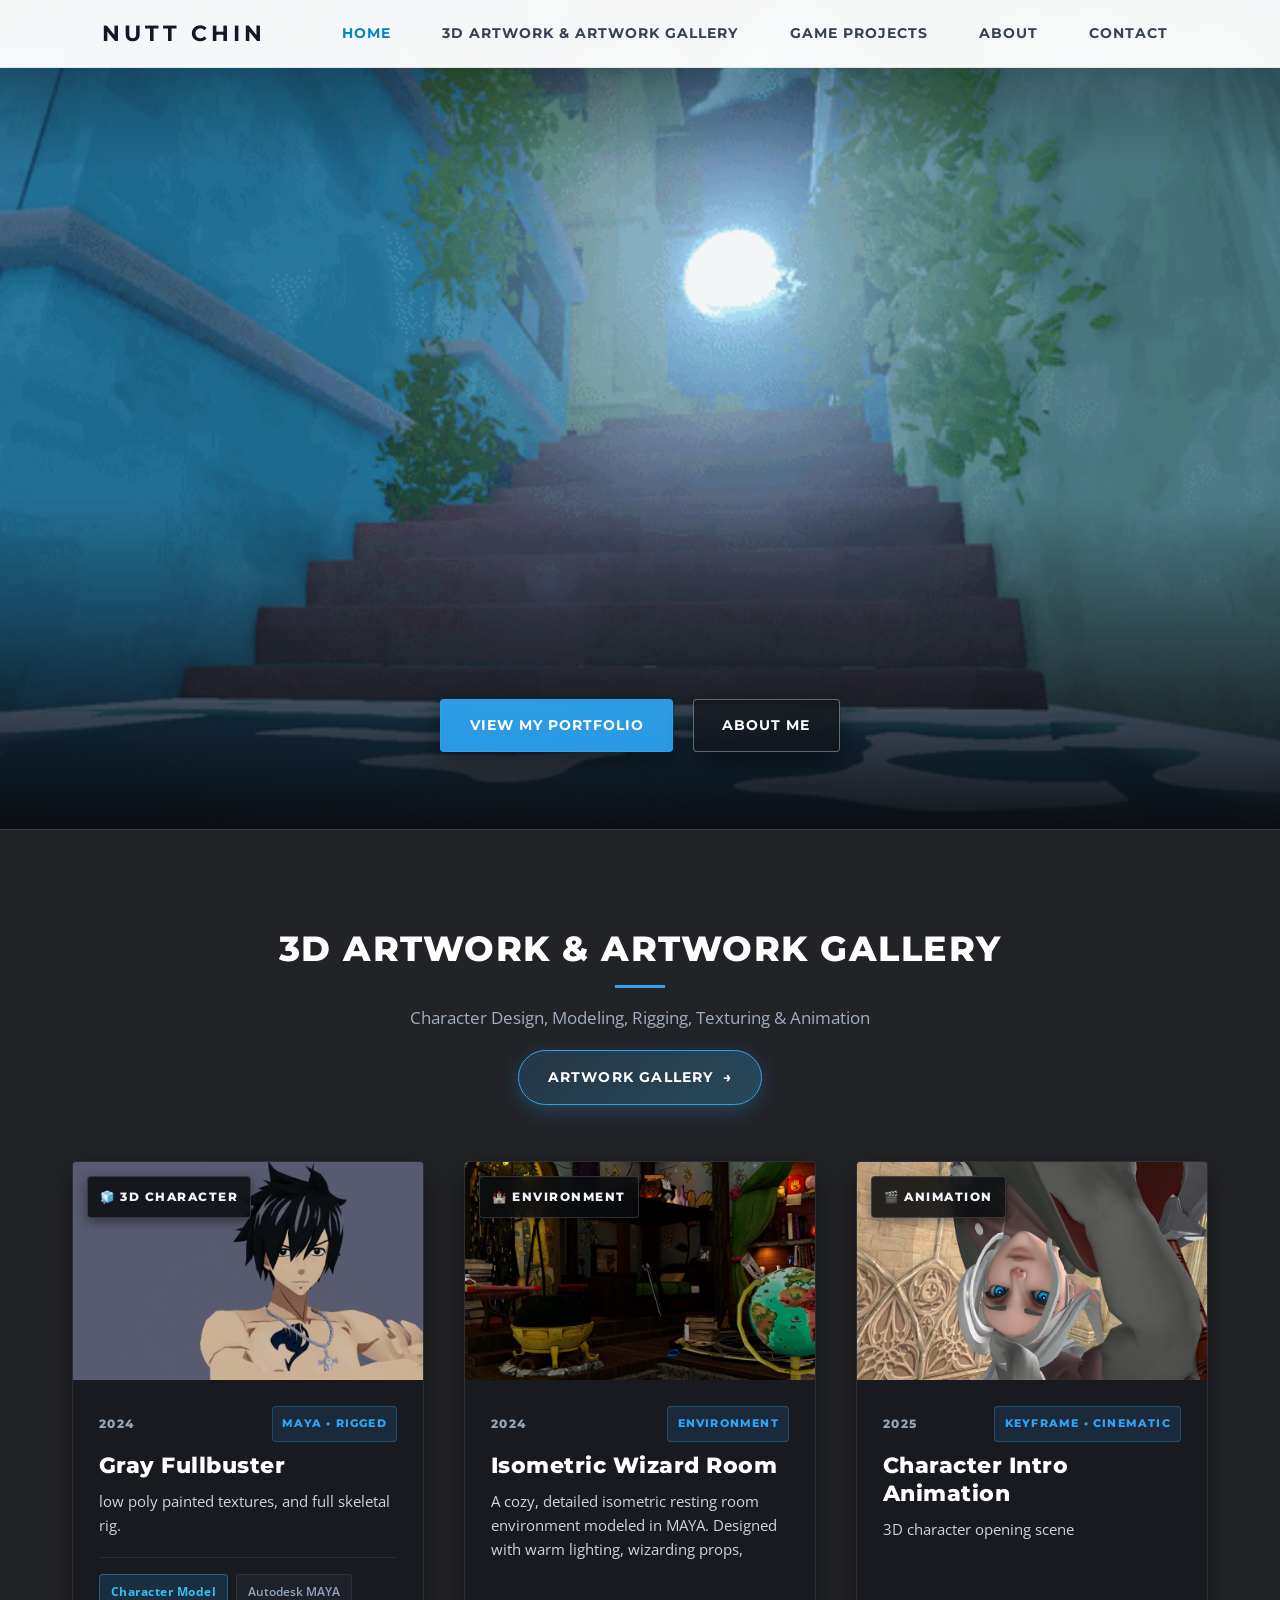
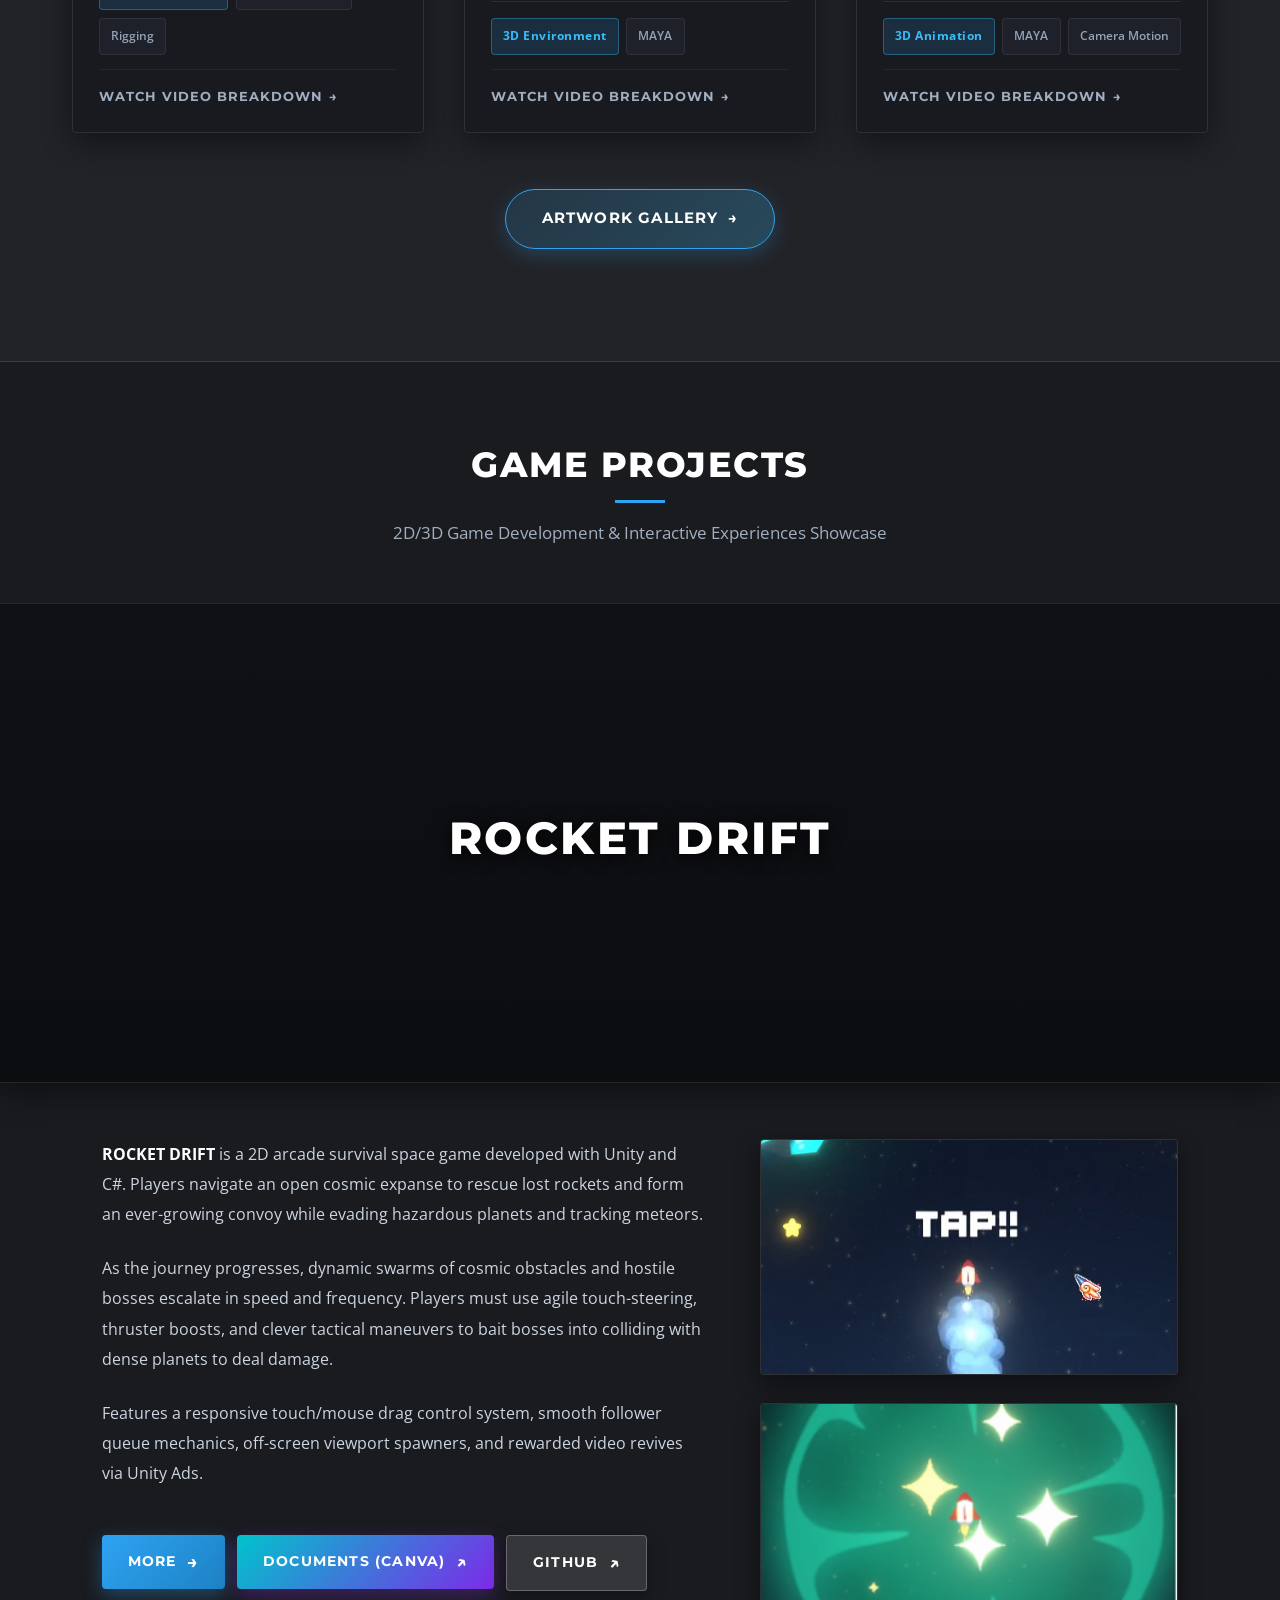
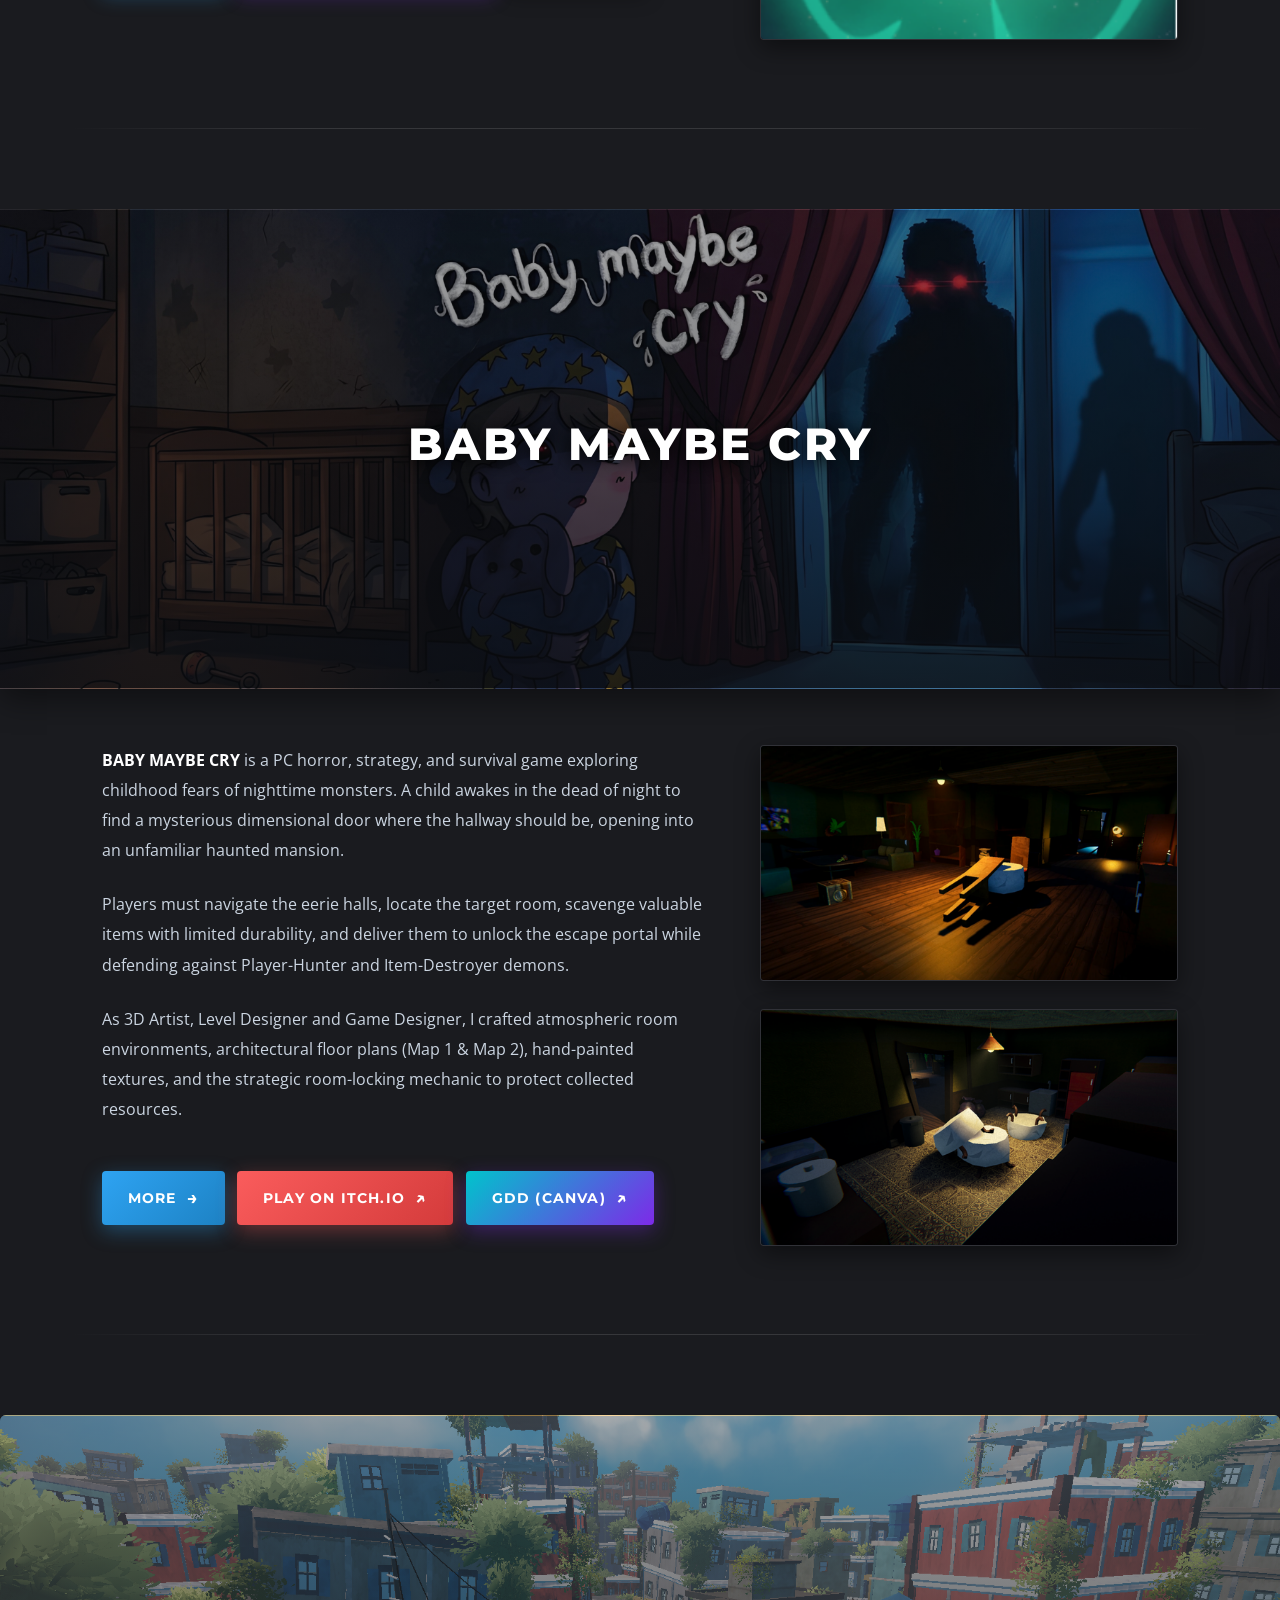
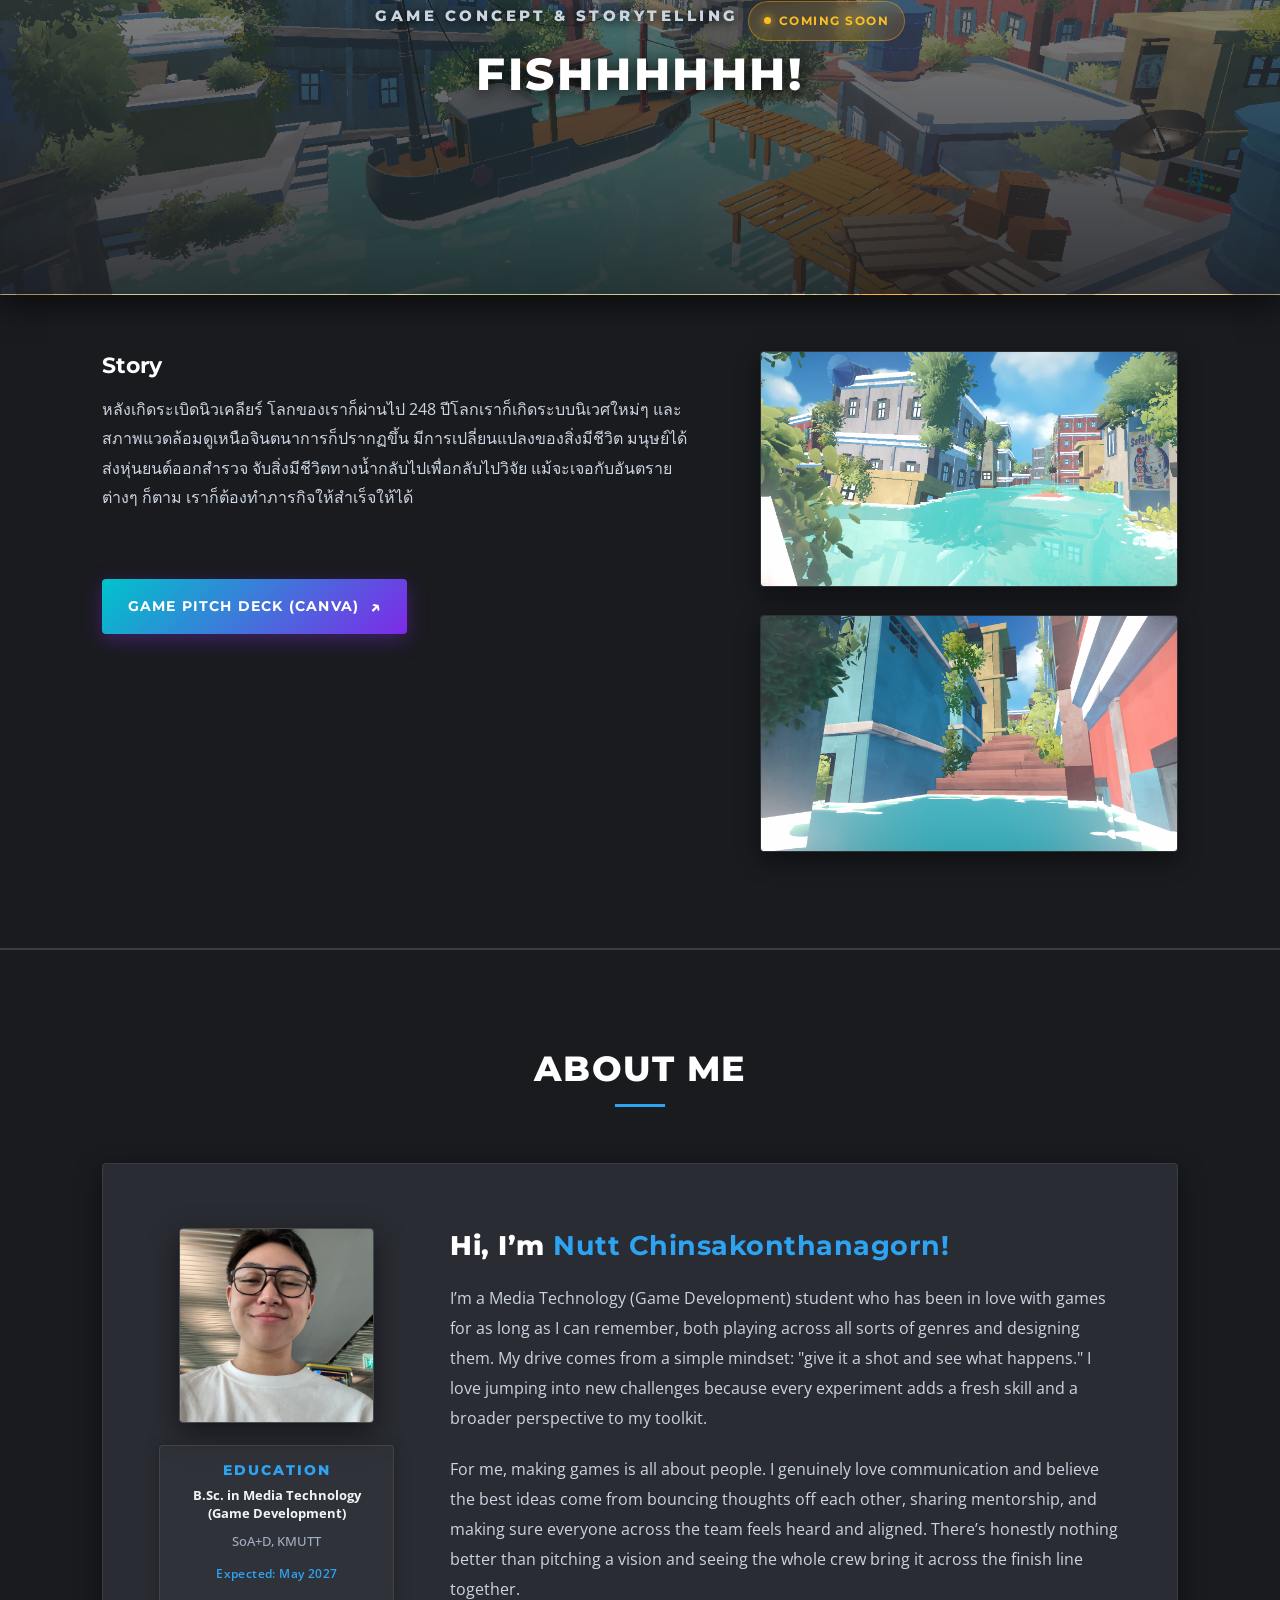
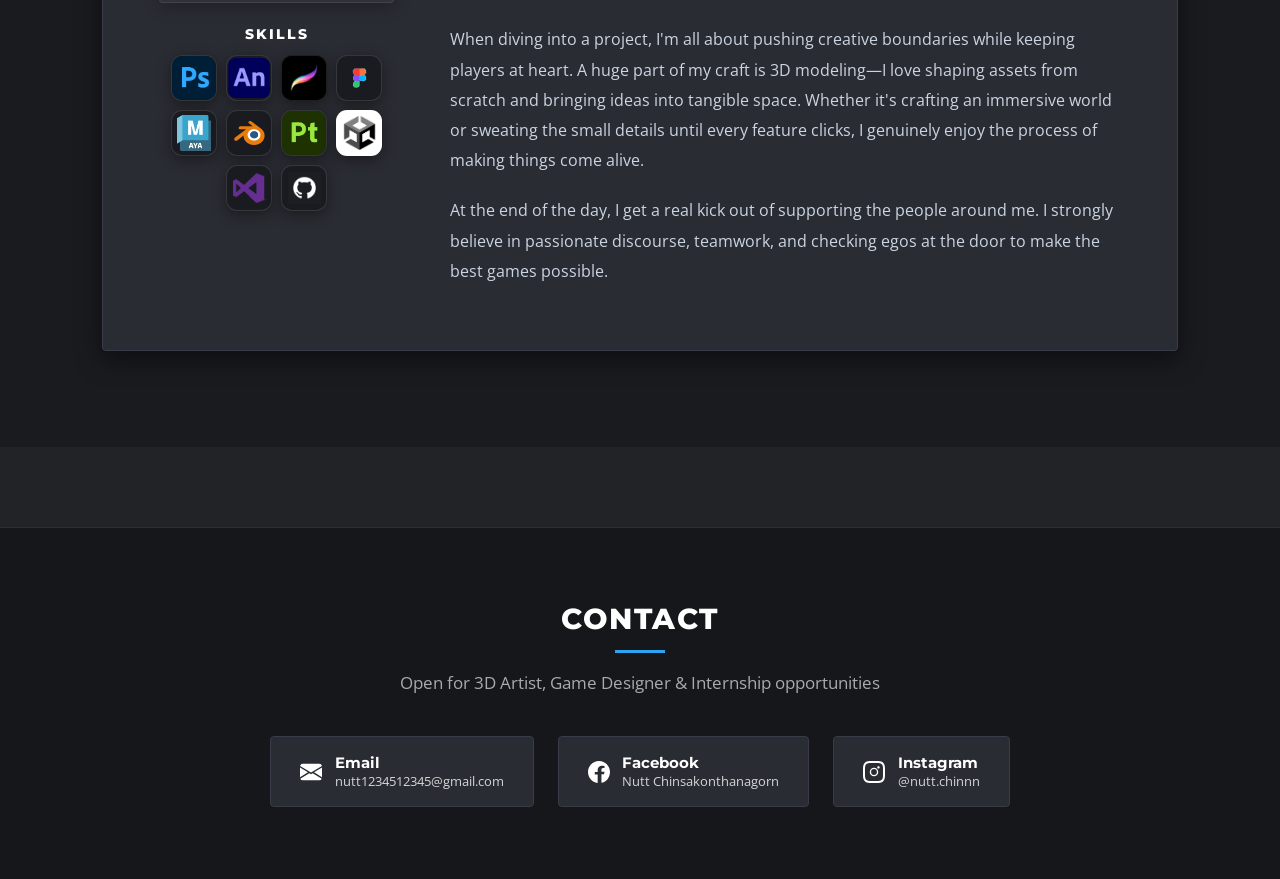
==== commit a7f3dd98: "commit5" ====
--- a/index.html
+++ b/index.html
@@ -8,7 +8,7 @@
 
   <!-- Meta Tags for Link Previews & SEO -->
   <meta name="title" content="Nutt Chinsakonthanagorn">
-  <meta name="description" content="3D Artist & Game Designer Portfolio | Nutt Chinsakonthanagorn">
+  <meta name="description" content="Portfolio Nutt Chinsakonthanagorn">
   <meta name="author" content="Nutt Chinsakonthanagorn">
 
   <!-- Open Graph / Facebook / LINE / Messenger / Discord -->
@@ -16,14 +16,14 @@
   <meta property="og:url" content="https://nuttchin.github.io/Portfolio_nutt/">
   <meta property="og:site_name" content="Nutt Chinsakonthanagorn">
   <meta property="og:title" content="Nutt Chinsakonthanagorn">
-  <meta property="og:description" content="3D Artist & Game Designer Portfolio">
+  <meta property="og:description" content="Portfolio Nutt Chinsakonthanagorn">
   <meta property="og:image" content="https://nuttchin.github.io/Portfolio_nutt/pic/preview.png">
 
   <!-- Twitter Card -->
   <meta name="twitter:card" content="summary_large_image">
   <meta name="twitter:url" content="https://nuttchin.github.io/Portfolio_nutt/">
   <meta name="twitter:title" content="Nutt Chinsakonthanagorn">
-  <meta name="twitter:description" content="3D Artist & Game Designer Portfolio">
+  <meta name="twitter:description" content="Portfolio Nutt Chinsakonthanagorn">
   <meta name="twitter:image" content="https://nuttchin.github.io/Portfolio_nutt/pic/preview.png">
 
   <link rel="stylesheet" href="styles.css">
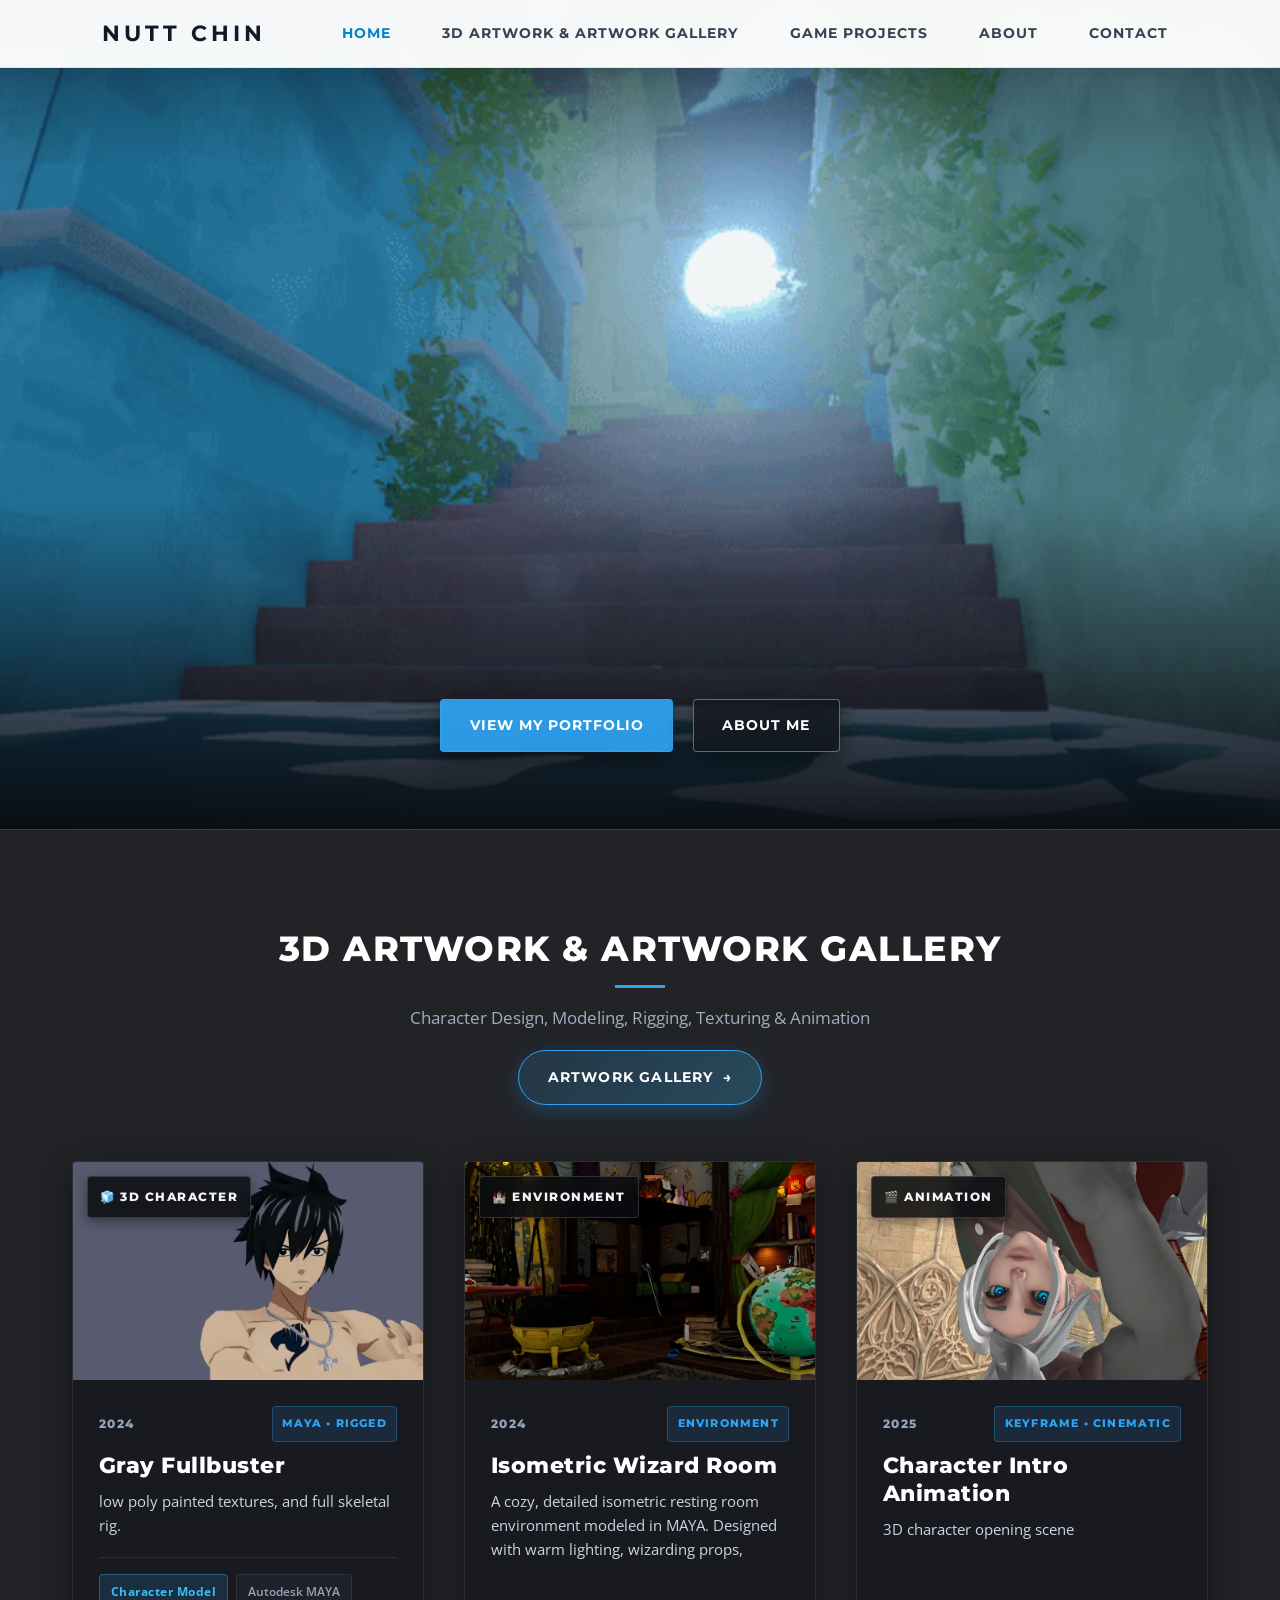
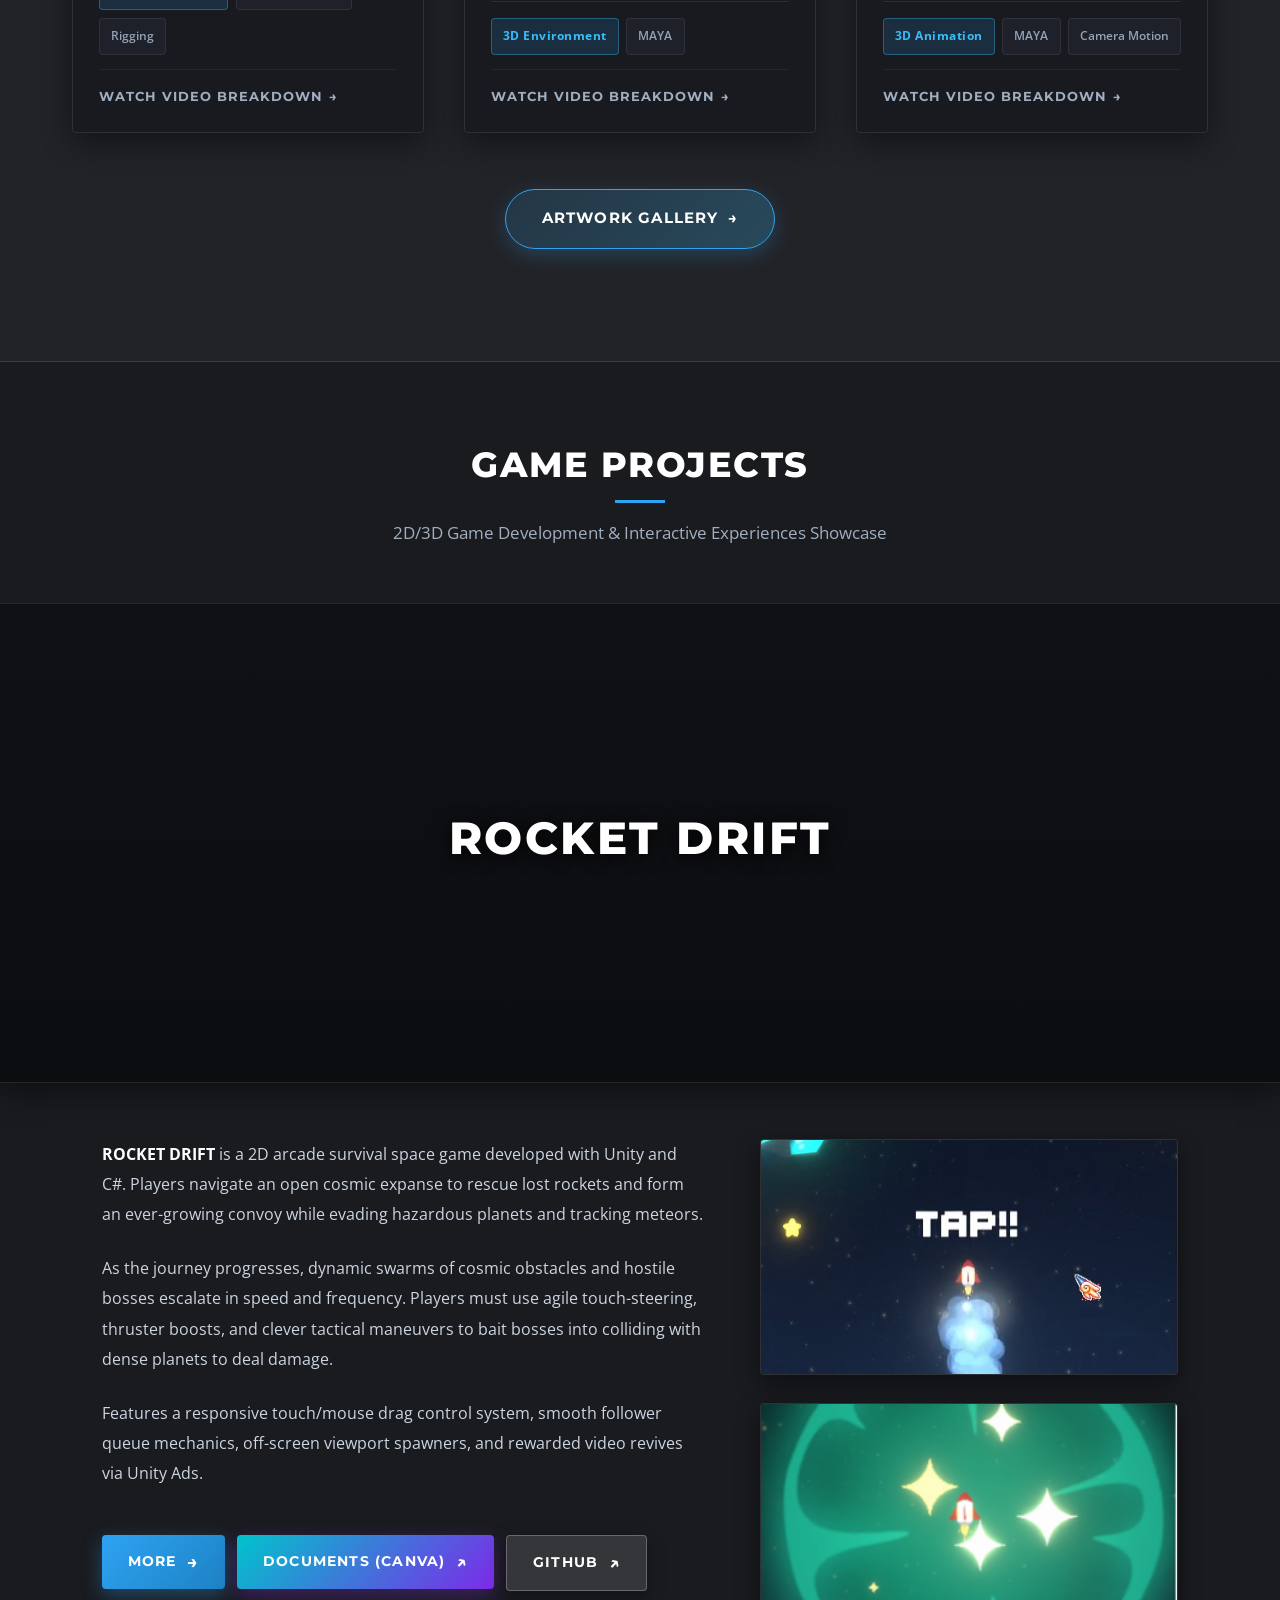
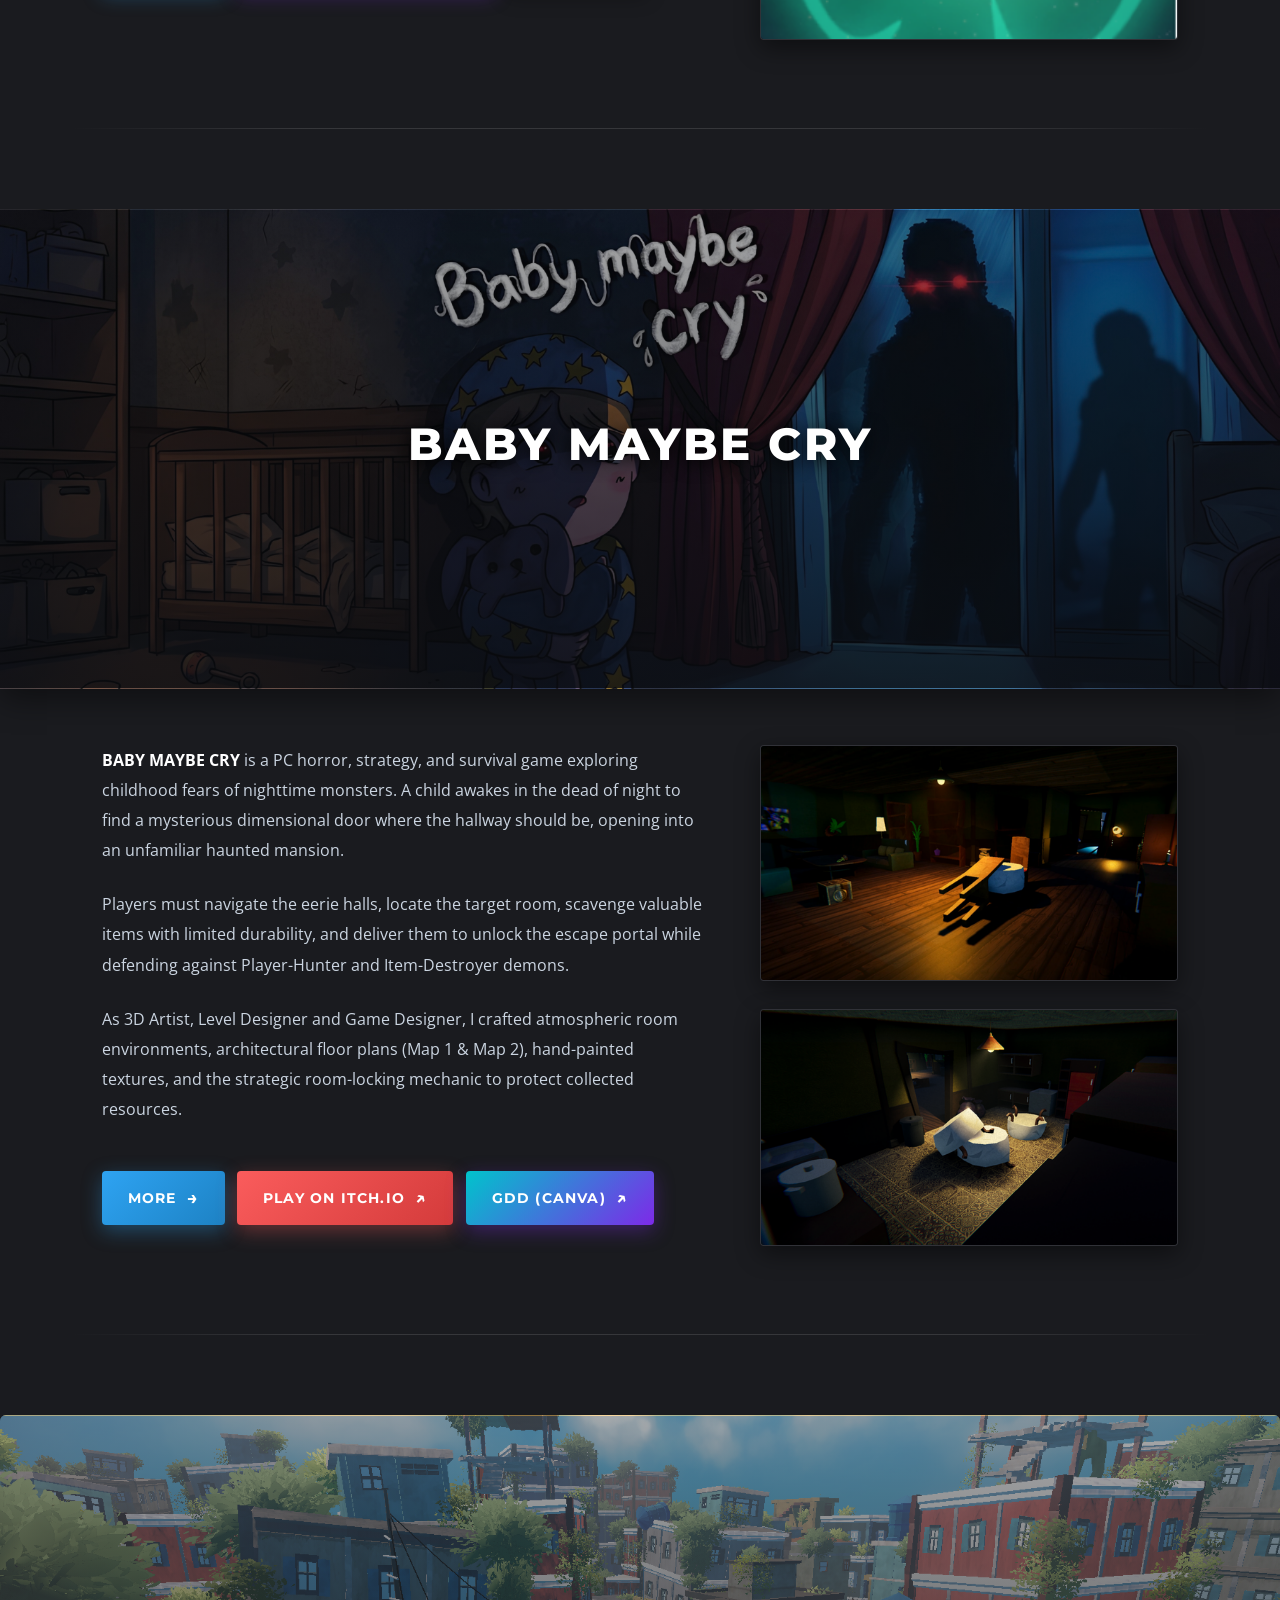
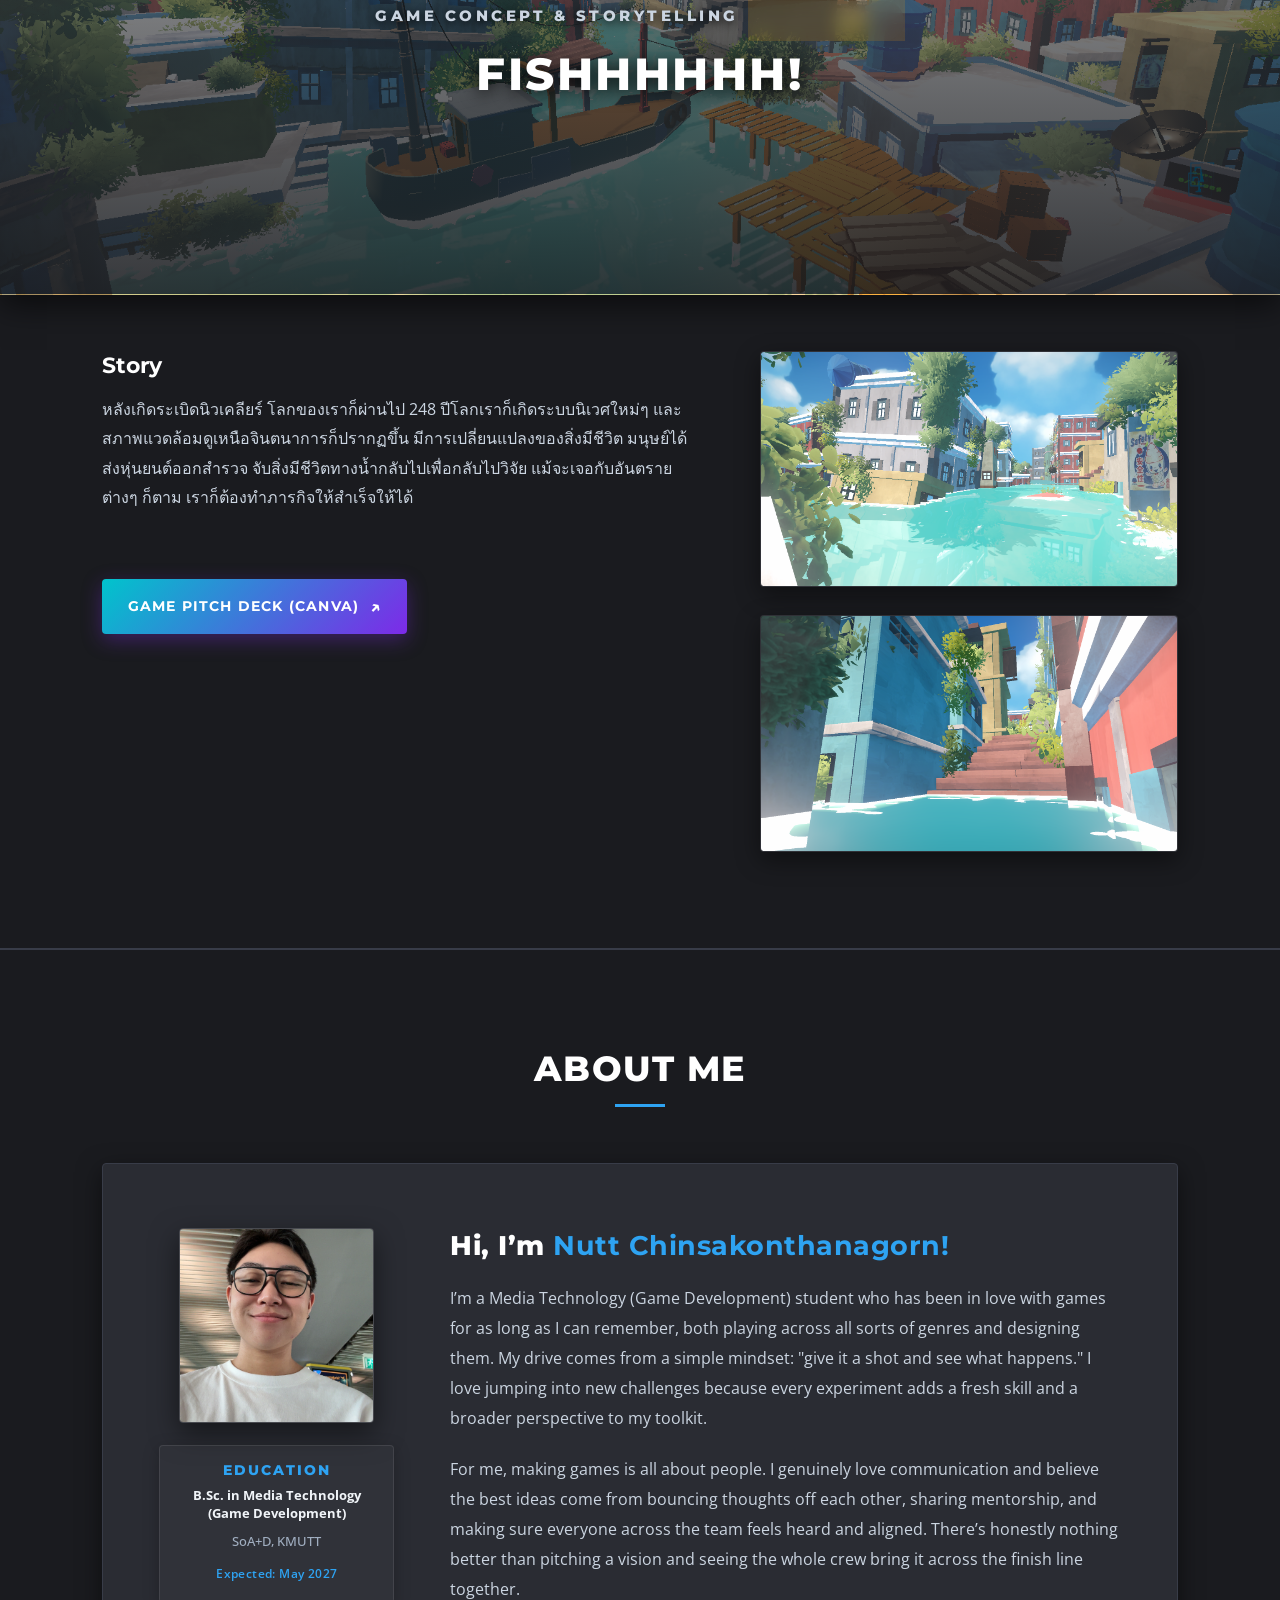
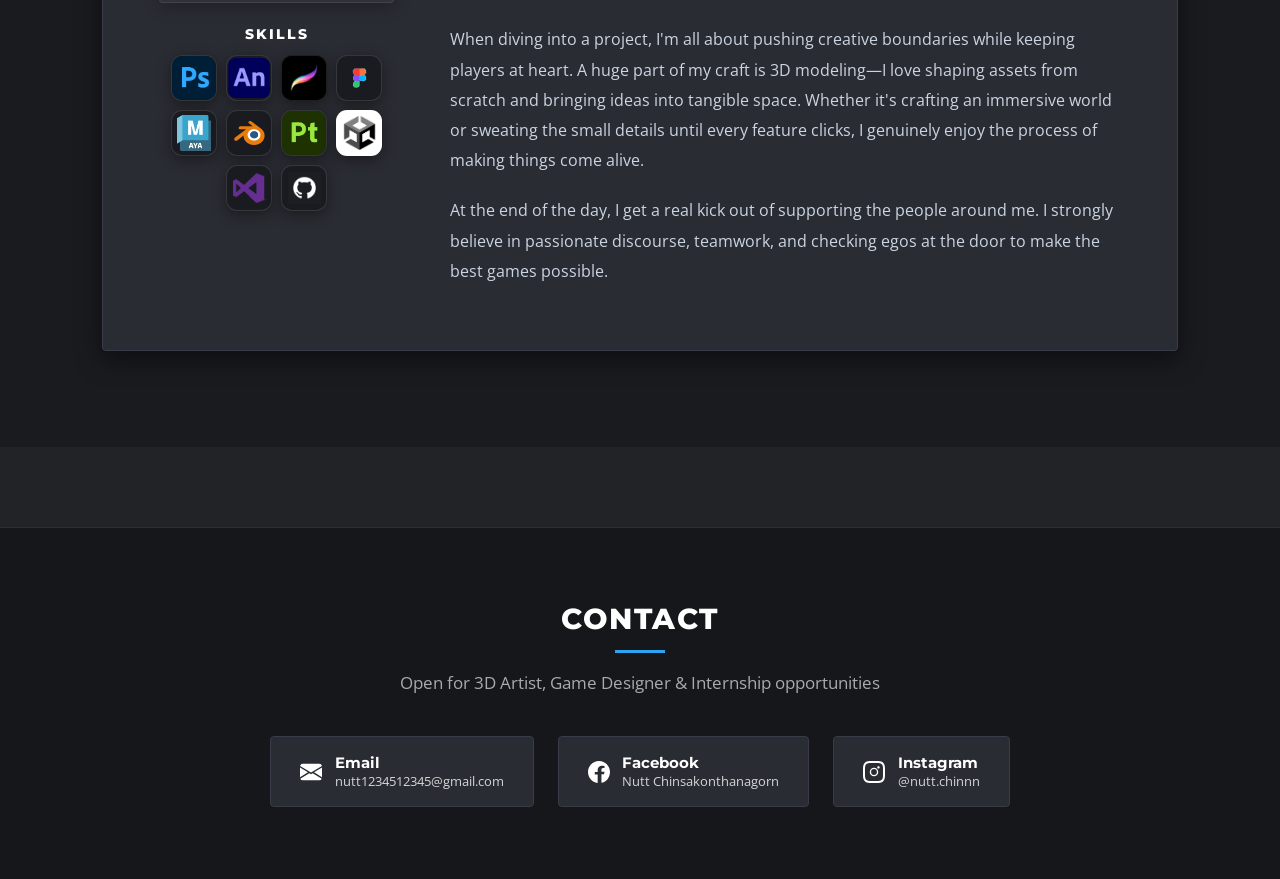
==== commit 33d8f8ee: "commit5" ====
--- a/index.html
+++ b/index.html
@@ -14,15 +14,15 @@
   <!-- Open Graph / Facebook / LINE / Messenger / Discord -->
   <meta property="og:type" content="website">
   <meta property="og:url" content="https://nuttchin.github.io/Portfolio_nutt/">
-  <meta property="og:site_name" content="Nutt Chinsakonthanagorn">
-  <meta property="og:title" content="Nutt Chinsakonthanagorn">
+  <meta property="og:site_name" content="Portfolio Nutt Chinsakonthanagorn">
+  <meta property="og:title" content="Portfolio Nutt Chinsakonthanagorn">
   <meta property="og:description" content="Portfolio Nutt Chinsakonthanagorn">
   <meta property="og:image" content="https://nuttchin.github.io/Portfolio_nutt/pic/preview.png">
 
   <!-- Twitter Card -->
   <meta name="twitter:card" content="summary_large_image">
   <meta name="twitter:url" content="https://nuttchin.github.io/Portfolio_nutt/">
-  <meta name="twitter:title" content="Nutt Chinsakonthanagorn">
+  <meta name="twitter:title" content="Portfolio Nutt Chinsakonthanagorn">
   <meta name="twitter:description" content="Portfolio Nutt Chinsakonthanagorn">
   <meta name="twitter:image" content="https://nuttchin.github.io/Portfolio_nutt/pic/preview.png">
 
